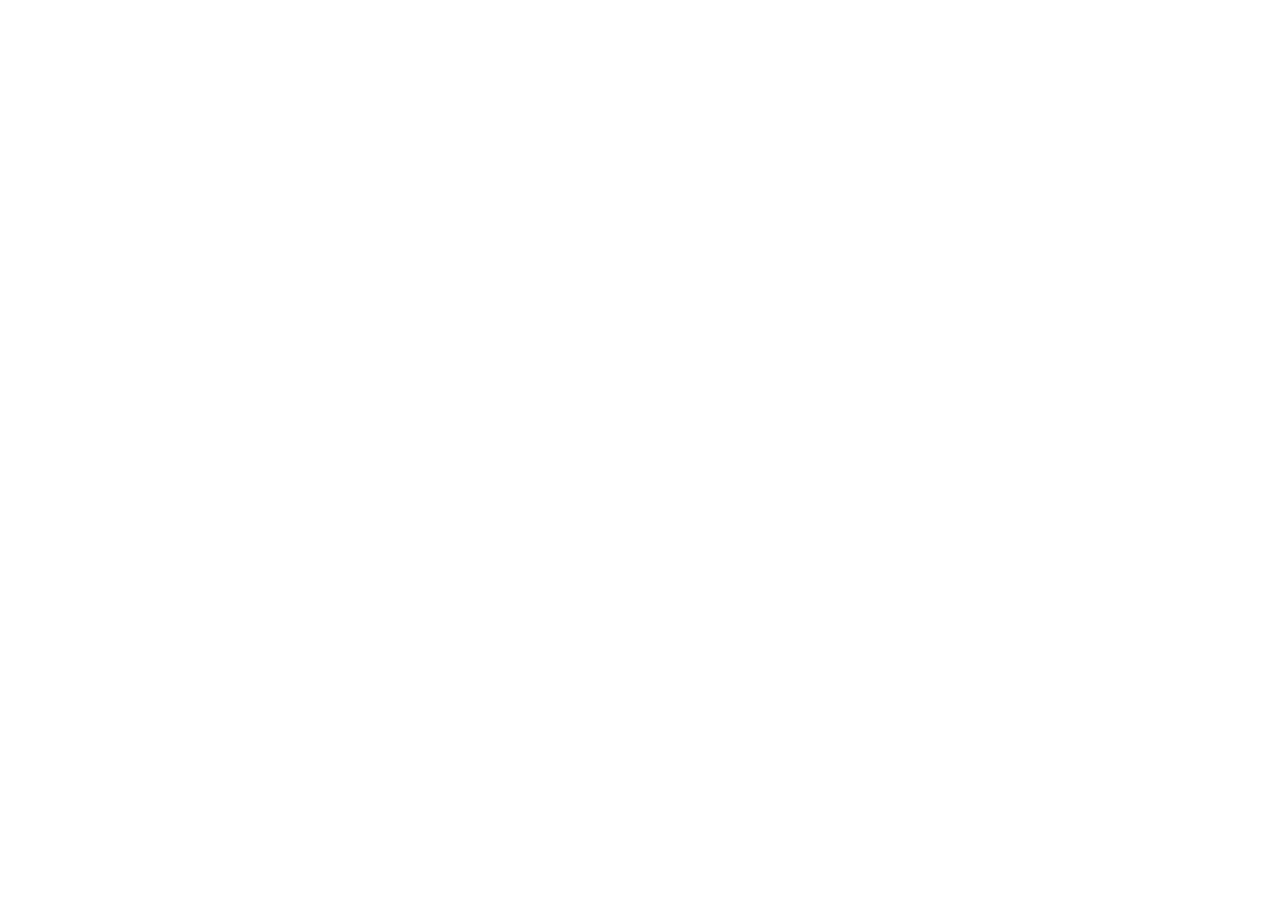
==== frontend/index.html @ 0d8710ea "Add security hardening: file type restrictions, rate limiting, CSP headers" ====
<!DOCTYPE html>
<html lang="en">
<head>
    <meta charset="UTF-8" />
    <meta name="viewport" content="width=device-width, initial-scale=1.0" />
    <meta http-equiv="Content-Security-Policy" content="default-src 'self'; script-src 'self' https://cdnjs.cloudflare.com; style-src 'self' https://cdnjs.cloudflare.com https://cdn.tailwindcss.com; img-src 'self' data:; font-src 'self' https://cdnjs.cloudflare.com; connect-src 'self' https://angza-backend.onrender.com http://localhost:8000;">

    <title>Angza – AI Auditor for Enterprises</title>

    <!-- Favicon -->
    <link rel="icon" href="assets/favicon.ico" type="image/x-icon" />

    <!-- Font Awesome -->
    <link rel="stylesheet" href="https://cdnjs.cloudflare.com/ajax/libs/font-awesome/6.5.0/css/all.min.css" />

    <!-- Main Styles -->
    <link rel="stylesheet" href="css/style.css" />
</head>
<body>
    <!-- ... rest of your HTML remains exactly the same ... -->
---- frontend/css/style.css ----
/* ===== RESET & BASE ===== */
* {
    margin: 0;
    padding: 0;
    box-sizing: border-box;
}

html {
    scroll-behavior: auto;
}

body {
    font-family: -apple-system, BlinkMacSystemFont, 'Segoe UI', Roboto, 'Helvetica Neue', Arial, sans-serif;
    background: #ffffff;
    color: #1a1a2e;
    overflow-x: hidden;
}

/* ===== PAGE TRANSITIONS – Fade + Slide ===== */
.page {
    opacity: 0;
    transform: translateY(30px) scale(0.98);
    transition: opacity 0.8s cubic-bezier(0.23, 1, 0.32, 1),
                transform 0.9s cubic-bezier(0.23, 1, 0.32, 1);
    will-change: opacity, transform;
    margin: 0;
    padding: 0;
    min-height: 100vh;
    display: flex;
    align-items: center;
    justify-content: center;
    width: 100%;
    position: relative;
    z-index: 1;
}

.page > * {
    width: 100%;
}

.page.active {
    opacity: 1;
    transform: translateY(0) scale(1);
    z-index: 2;
    pointer-events: auto;
}

.page:not(.active) {
    opacity: 0.15;
    transform: translateY(20px) scale(0.97);
    pointer-events: none;
    transition: opacity 0.6s cubic-bezier(0.23, 1, 0.32, 1),
                transform 0.7s cubic-bezier(0.23, 1, 0.32, 1);
}

/* ===== HERO SECTION ===== */
.hero-bg {
    background-image: url('../assets/bg.jpg');
    background-size: cover;
    background-position: center;
    background-repeat: no-repeat;
    position: relative;
    width: 100%;
    min-height: 100vh;
    display: flex;
    align-items: center;
}

.hero-overlay {
    position: absolute;
    inset: 0;
    background: rgba(0, 0, 0, 0.55);
    z-index: 0;
}

.hero-content {
    position: relative;
    z-index: 1;
    width: 100%;
    padding: 4rem 1.5rem;
}

.hero-content h1 {
    color: #ffffff;
    font-size: clamp(2.5rem, 6vw, 4.5rem);
    font-weight: 800;
    line-height: 1.1;
    max-width: 900px;
    margin: 0 auto;
}

.hero-content p {
    color: rgba(255, 255, 255, 0.9);
    font-size: clamp(1rem, 1.5vw, 1.25rem);
    max-width: 650px;
    margin: 1.5rem auto 0;
    line-height: 1.6;
}

.gradient-text {
    background: linear-gradient(135deg, #93C5FD 0%, #22D3EE 100%);
    -webkit-background-clip: text;
    -webkit-text-fill-color: transparent;
    background-clip: text;
}

/* Hero Stats */
.hero-stats {
    display: grid;
    grid-template-columns: repeat(2, 1fr);
    gap: 1rem;
    max-width: 900px;
    margin: 3rem auto 0;
}

@media (min-width: 768px) {
    .hero-stats {
        grid-template-columns: repeat(4, 1fr);
        gap: 1.5rem;
    }
}

.stat-card {
    background: rgba(255, 255, 255, 0.15);
    backdrop-filter: blur(8px);
    border-radius: 1rem;
    padding: 1.25rem;
    border: 1px solid rgba(255, 255, 255, 0.2);
    text-align: center;
}

.stat-card .number {
    font-size: 1.75rem;
    font-weight: 700;
    color: #ffffff;
}

.stat-card .label {
    font-size: 0.875rem;
    color: rgba(255, 255, 255, 0.7);
    margin-top: 0.25rem;
}

/* ===== FEATURES SECTION ===== */
.features-section {
    background: #f8fafc;
    padding: 5rem 1.5rem;
}

.features-section .container {
    max-width: 1280px;
    margin: 0 auto;
}

/* ---- Big gradient title (no border, no underline) ---- */
.section-title-hero {
    font-size: clamp(3rem, 5vw, 4.5rem);
    font-weight: 800;
    color: #0f172a;
    margin: 0 auto;
    background: linear-gradient(135deg, #0f172a 0%, #1E1B4B 30%, #2563EB 70%, #06B6D4 100%);
    -webkit-background-clip: text;
    -webkit-text-fill-color: transparent;
    background-clip: text;
    display: inline-block;
    letter-spacing: -0.02em;
    line-height: 1.1;
}

.section-subtitle {
    color: #475569;
    max-width: 550px;
    margin: 0.75rem auto 0;
    font-size: 1.1rem;
}

.features-grid {
    display: grid;
    grid-template-columns: 1fr;
    gap: 1.5rem;
    margin-top: 3rem;
}

@media (min-width: 768px) {
    .features-grid {
        grid-template-columns: repeat(3, 1fr);
    }
}

.feature-card {
    background: #ffffff;
    border-radius: 1rem;
    padding: 2rem;
    border: 1px solid #e2e8f0;
    box-shadow: 0 1px 3px rgba(0, 0, 0, 0.04);
    transition: transform 0.3s ease, box-shadow 0.3s ease;
}

.feature-card:hover {
    transform: translateY(-6px);
    box-shadow: 0 24px 48px -12px rgba(0, 0, 0, 0.15);
}

.feature-icon {
    width: 48px;
    height: 48px;
    border-radius: 0.75rem;
    display: flex;
    align-items: center;
    justify-content: center;
    font-size: 1.5rem;
    margin-bottom: 1rem;
}

.feature-icon.blue { background: #eff6ff; color: #2563EB; }
.feature-icon.indigo { background: #eef2ff; color: #4F46E5; }
.feature-icon.emerald { background: #ecfdf5; color: #059669; }
.feature-icon.purple { background: #f5f3ff; color: #7C3AED; }
.feature-icon.rose { background: #fff1f2; color: #e11d48; }
.feature-icon.amber { background: #fffbeb; color: #d97706; }

.feature-card h3 {
    font-size: 1.125rem;
    font-weight: 600;
    color: #0f172a;
    margin-bottom: 0.5rem;
}

.feature-card p {
    font-size: 0.875rem;
    color: #64748b;
    line-height: 1.6;
}

/* ===== HOW IT WORKS ===== */
.how-section {
    background: #ffffff;
    padding: 5rem 1.5rem;
}

.how-section .container {
    max-width: 1280px;
    margin: 0 auto;
}

.how-section .section-title-hero {
    margin-bottom: 0.5rem;
}

.steps-grid {
    display: grid;
    grid-template-columns: 1fr;
    gap: 2rem;
    margin-top: 3rem;
    position: relative;
}

@media (min-width: 768px) {
    .steps-grid {
        grid-template-columns: repeat(3, 1fr);
        gap: 2rem;
    }
}

.step-item {
    text-align: center;
    position: relative;
    z-index: 1;
}

.step-icon {
    display: inline-flex;
    align-items: center;
    justify-content: center;
    width: 72px;
    height: 72px;
    border-radius: 1.5rem;
    font-size: 2rem;
    color: #ffffff;
    transition: all 0.4s cubic-bezier(0.23, 1, 0.32, 1);
    margin-bottom: 1rem;
}

.step-icon.upload { background: #2563EB; }
.step-icon.analyse { background: #4F46E5; }
.step-icon.report { background: #0891B2; }

.step-icon:hover {
    transform: translateY(-8px) scale(1.08);
}

.step-icon.upload:hover { box-shadow: 0 0 30px rgba(37, 99, 235, 0.5); }
.step-icon.analyse:hover { box-shadow: 0 0 30px rgba(79, 70, 229, 0.5); }
.step-icon.report:hover { box-shadow: 0 0 30px rgba(8, 145, 178, 0.5); }

.step-icon:hover i {
    animation: iconPulse 0.6s ease infinite alternate;
}

@keyframes iconPulse {
    0% { transform: scale(1); }
    100% { transform: scale(1.1); }
}

.step-item h3 {
    font-size: 1.25rem;
    font-weight: 600;
    color: #0f172a;
    margin-top: 0.5rem;
}

.step-item p {
    font-size: 0.875rem;
    color: #64748b;
    max-width: 280px;
    margin: 0.25rem auto 0;
}

.step-connector {
    display: none;
}

@media (min-width: 768px) {
    .step-connector {
        display: block;
        position: absolute;
        top: 36px;
        left: 33%;
        right: 33%;
        height: 2px;
        background: #bfdbfe;
        z-index: 0;
    }
}

/* ===== UPLOAD SECTION ===== */
.upload-area {
    text-align: center;
    margin-top: 3rem;
}

.btn-upload {
    background: linear-gradient(135deg, #2563EB 0%, #06B6D4 100%);
    color: #ffffff;
    padding: 1rem 2.5rem;
    border-radius: 1rem;
    font-size: 1.125rem;
    font-weight: 600;
    border: none;
    cursor: pointer;
    display: inline-flex;
    align-items: center;
    gap: 0.75rem;
    transition: all 0.3s ease;
    box-shadow: 0 8px 30px rgba(37, 99, 235, 0.35);
}

.btn-upload:hover {
    transform: scale(1.04);
    box-shadow: 0 12px 40px rgba(37, 99, 235, 0.5);
}

.btn-upload:disabled {
    opacity: 0.6;
    cursor: not-allowed;
    transform: none;
}

.btn-upload .spinner {
    display: inline-block;
    width: 1.25rem;
    height: 1.25rem;
    border: 3px solid rgba(255, 255, 255, 0.3);
    border-top-color: #ffffff;
    border-radius: 50%;
    animation: spin 0.8s linear infinite;
}

@keyframes spin {
    to { transform: rotate(360deg); }
}

.upload-hint {
    font-size: 0.875rem;
    color: #94a3b8;
    margin-top: 0.75rem;
}

/* ===== RESULTS ===== */
#results {
    display: none;
    margin: 2rem auto 0;
    padding: 1.5rem;
    background: #ffffff;
    border-radius: 1.5rem;
    box-shadow: 0 10px 40px rgba(0, 0, 0, 0.06);
    border: 1px solid #e2e8f0;
    text-align: left;
    max-width: 900px;
}

#results.visible {
    display: block;
}

.result-header {
    display: flex;
    align-items: center;
    justify-content: space-between;
    flex-wrap: wrap;
    gap: 0.75rem;
    margin-bottom: 1.5rem;
}

.result-header h3 {
    font-size: 1.25rem;
    font-weight: 700;
    color: #0f172a;
}

.risk-score {
    display: inline-block;
    padding: 0.25rem 1rem;
    border-radius: 9999px;
    font-weight: 700;
    font-size: 1.125rem;
}

.risk-low { background: #d1fae5; color: #065f46; }
.risk-medium { background: #fef3c7; color: #92400e; }
.risk-high { background: #fee2e2; color: #991b1b; }

.result-section {
    margin-top: 1.25rem;
}

.result-section h4 {
    font-weight: 600;
    color: #334155;
    font-size: 0.95rem;
    margin-bottom: 0.5rem;
}

.result-section .key-terms {
    display: grid;
    grid-template-columns: 1fr 1fr;
    gap: 0.25rem 1rem;
    font-size: 0.875rem;
}

.key-terms dt {
    font-weight: 500;
    color: #64748b;
}

.key-terms dd {
    color: #0f172a;
}

.finding-item {
    border-left: 4px solid #3B82F6;
    padding: 0.5rem 0 0.5rem 1rem;
    margin-top: 0.5rem;
}

.finding-item .finding-clause {
    font-weight: 500;
    color: #0f172a;
}

.finding-item .finding-issue {
    font-size: 0.875rem;
    color: #475569;
}

.finding-item .finding-recommendation {
    font-size: 0.875rem;
    color: #475569;
    margin-top: 0.25rem;
}

.finding-item .finding-recommendation strong {
    color: #0f172a;
}

.finding-item .severity {
    font-size: 0.75rem;
    font-weight: 600;
    text-transform: uppercase;
    letter-spacing: 0.05em;
    margin-top: 0.25rem;
}

.severity-high { color: #dc2626; }
.severity-medium { color: #d97706; }
.severity-low { color: #059669; }

.red-flag {
    color: #dc2626;
    display: flex;
    align-items: center;
    gap: 0.5rem;
    padding: 0.25rem 0;
}

.red-flag i { font-size: 0.875rem; }

.result-footer {
    font-size: 0.75rem;
    color: #94a3b8;
    border-top: 1px solid #e2e8f0;
    padding-top: 0.75rem;
    margin-top: 1.25rem;
}

/* ===== DOWNLOAD BUTTONS ===== */
#downloadSection {
    display: none;
    margin-top: 1.5rem;
    padding: 1rem 1.5rem;
    background: #f8fafc;
    border-radius: 1rem;
    border: 1px solid #e2e8f0;
}

#downloadSection.visible {
    display: block;
}

#downloadSection h4 {
    font-size: 0.95rem;
    font-weight: 600;
    color: #0f172a;
    margin-bottom: 0.75rem;
}

.download-buttons {
    display: flex;
    flex-wrap: wrap;
    gap: 0.75rem;
    margin-top: 0.5rem;
}

.btn-download {
    display: inline-flex;
    align-items: center;
    gap: 0.5rem;
    padding: 0.5rem 1.25rem;
    border-radius: 0.5rem;
    font-size: 0.85rem;
    font-weight: 600;
    text-decoration: none;
    transition: all 0.3s ease;
    border: none;
    cursor: pointer;
}

.btn-download:hover {
    transform: translateY(-2px);
}

.btn-download.pdf {
    background: #dc2626;
    color: #fff;
}
.btn-download.pdf:hover {
    box-shadow: 0 4px 15px rgba(220, 38, 38, 0.4);
}
.btn-download.excel {
    background: #16a34a;
    color: #fff;
}
.btn-download.excel:hover {
    box-shadow: 0 4px 15px rgba(22, 163, 74, 0.4);
}
.btn-download.json {
    background: #f59e0b;
    color: #fff;
}
.btn-download.json:hover {
    box-shadow: 0 4px 15px rgba(245, 158, 11, 0.4);
}

#downloadSection p {
    font-size: 0.8rem;
    color: #64748b;
    margin-top: 0.5rem;
}

/* ===== GLASS NAVIGATION – ALWAYS VISIBLE ===== */
.glass-nav {
    position: fixed;
    top: 0;
    left: 0;
    right: 0;
    z-index: 9999;
    background: rgba(255, 255, 255, 0.85);
    backdrop-filter: blur(16px);
    -webkit-backdrop-filter: blur(16px);
    border-bottom: 1px solid rgba(0, 0, 0, 0.06);
    height: 72px;
    display: flex;
    align-items: center;
    pointer-events: auto;
}

.glass-nav .nav-inner {
    max-width: 1280px;
    width: 100%;
    margin: 0 auto;
    padding: 0 1.5rem;
    display: flex;
    align-items: center;
    justify-content: space-between;
}

.glass-nav .brand {
    display: flex;
    align-items: center;
    gap: 0.75rem;
}

.glass-nav .brand img {
    height: 34px;
    width: auto;
    display: block;
}

/* ===== BRAND NAME – GRADIENT STYLE ===== */
.brand-name {
    font-size: 1.5rem;
    font-weight: 800;
    background: linear-gradient(135deg, #0f172a 0%, #1E1B4B 30%, #2563EB 70%, #06B6D4 100%);
    -webkit-background-clip: text;
    -webkit-text-fill-color: transparent;
    background-clip: text;
    letter-spacing: -0.02em;
}

.nav-links {
    display: none;
    gap: 2rem;
}

@media (min-width: 768px) {
    .nav-links {
        display: flex;
    }
}

.nav-link {
    position: relative;
    display: inline-block;
    color: #475569;
    font-weight: 500;
    font-size: 0.875rem;
    text-decoration: none;
    padding: 0.25rem 0;
    cursor: pointer;
    background: none;
    border: none;
    transition: color 0.4s ease, transform 0.3s ease;
    overflow: hidden;
}

.nav-link::before {
    content: '';
    position: absolute;
    top: 0;
    left: -100%;
    width: 100%;
    height: 100%;
    background: linear-gradient(
        90deg,
        transparent 0%,
        rgba(37, 99, 235, 0.12) 30%,
        rgba(37, 99, 235, 0.3) 50%,
        rgba(37, 99, 235, 0.12) 70%,
        transparent 100%
    );
    transition: left 1.5s cubic-bezier(0.4, 0, 0.2, 1);
    pointer-events: none;
    z-index: 1;
}

.nav-link:hover::before {
    left: 100%;
}

.nav-link:hover {
    color: #2563EB;
}

.nav-link.active {
    color: #1D4ED8 !important;
    transform: scale(1.05);
}

.nav-link.active::after {
    content: '';
    position: absolute;
    bottom: -2px;
    left: 0;
    width: 100%;
    height: 2.5px;
    background: linear-gradient(90deg, #2563EB, #06B6D4);
    box-shadow: 0 0 12px rgba(37, 99, 235, 0.4);
    border-radius: 2px;
    animation: glowPulse 2s infinite alternate;
}

@keyframes glowPulse {
    0% { opacity: 0.5; box-shadow: 0 0 8px rgba(37, 99, 235, 0.3); }
    100% { opacity: 1; box-shadow: 0 0 18px rgba(37, 99, 235, 0.6); }
}

/* ===== LOADING ===== */
#loading {
    display: none;
    margin-top: 1rem;
}

#loading .spinner {
    display: inline-block;
    width: 2rem;
    height: 2rem;
    border: 3px solid #e2e8f0;
    border-top-color: #2563EB;
    border-radius: 50%;
    animation: spin 0.8s linear infinite;
}

#loading p {
    font-size: 0.875rem;
    color: #64748b;
    margin-top: 0.5rem;
}

/* ===== RESPONSIVE ===== */
@media (max-width: 640px) {
    .glass-nav .brand img {
        height: 28px;
    }

    .brand-name {
        font-size: 1.2rem;
    }

    .glass-nav {
        height: 64px;
    }

    .stat-card .number {
        font-size: 1.25rem;
    }

    .step-icon {
        width: 60px;
        height: 60px;
        font-size: 1.5rem;
    }

    #results {
        padding: 1rem;
    }

    .result-header {
        flex-direction: column;
        align-items: flex-start;
    }

    .result-section .key-terms {
        grid-template-columns: 1fr;
    }

    .section-title-hero {
        font-size: clamp(2.2rem, 8vw, 3rem);
    }

    .download-buttons {
        justify-content: center;
    }
}

/* ===== UTILITY ===== */
.text-center { text-align: center; }
.mt-1 { margin-top: 0.5rem; }
.mt-2 { margin-top: 1rem; }
.mt-3 { margin-top: 1.5rem; }
.mb-1 { margin-bottom: 0.5rem; }
.mb-2 { margin-bottom: 1rem; }
.mb-3 { margin-bottom: 1.5rem; }
.hidden { display: none; }

/* ===== MOBILE & RESPONSIVE IMPROVEMENTS ===== */

/* ---- Touch-friendly buttons (min 44px height) ---- */
.btn-upload,
.btn-submit,
.btn-download,
.btn-primary-hero,
.btn-outline-hero,
.nav-link {
    min-height: 44px;
    min-width: 44px;
}

.btn-upload {
    padding: 0.75rem 1.5rem; /* already large, keep as is */
}

.btn-download {
    padding: 0.75rem 1.25rem;
    font-size: 0.95rem;
}

/* ---- Mobile-friendly reports ---- */
@media (max-width: 640px) {
    #results {
        padding: 1rem;
        margin: 1rem 0.5rem;
        border-radius: 0.75rem;
    }
    .result-header {
        flex-direction: column;
        align-items: flex-start;
        gap: 0.5rem;
    }
    .result-header h3 {
        font-size: 1.1rem;
    }
    .risk-score {
        font-size: 1rem;
        padding: 0.2rem 0.75rem;
    }
    .result-section .key-terms {
        grid-template-columns: 1fr;
        gap: 0.25rem;
    }
    .finding-item {
        padding: 0.4rem 0 0.4rem 0.75rem;
        margin-top: 0.4rem;
    }
    .finding-item .finding-clause {
        font-size: 0.9rem;
    }
    .finding-item .finding-issue,
    .finding-item .finding-recommendation {
        font-size: 0.8rem;
    }
    .red-flag {
        font-size: 0.85rem;
    }
    .result-footer {
        font-size: 0.7rem;
    }

    /* ---- Upload area ---- */
    .upload-area {
        margin-top: 2rem;
    }
    .btn-upload {
        width: 100%;
        justify-content: center;
        padding: 0.9rem 1rem;
        font-size: 1rem;
    }
    .upload-hint {
        font-size: 0.8rem;
    }

    /* ---- Download buttons ---- */
    .download-buttons {
        flex-direction: column;
        gap: 0.5rem;
    }
    .btn-download {
        width: 100%;
        justify-content: center;
        padding: 0.75rem;
    }

    /* ---- Navigation ---- */
    .glass-nav .brand img {
        height: 28px;
    }
    .brand-name {
        font-size: 1.1rem;
    }
    .nav-links {
        gap: 0.75rem;
        font-size: 0.8rem;
    }
    .nav-link {
        font-size: 0.8rem;
        padding: 0.2rem 0;
    }

    /* ---- Hero section ---- */
    .hero-content {
        padding: 3rem 1rem;
    }
    .hero-content h1 {
        font-size: 2.2rem;
    }
    .hero-content p {
        font-size: 0.95rem;
    }
    .hero-stats {
        grid-template-columns: repeat(2, 1fr);
        gap: 0.75rem;
    }
    .stat-card {
        padding: 0.75rem;
    }
    .stat-card .number {
        font-size: 1.3rem;
    }
    .stat-card .label {
        font-size: 0.7rem;
    }

    /* ---- Features ---- */
    .features-grid {
        grid-template-columns: 1fr;
        gap: 1rem;
    }
    .feature-card {
        padding: 1.25rem;
    }
    .section-title-hero {
        font-size: 2.2rem !important;
    }
    .section-subtitle {
        font-size: 0.95rem;
    }

    /* ---- How it works ---- */
    .steps-grid {
        grid-template-columns: 1fr;
        gap: 1.5rem;
    }
    .step-icon {
        width: 56px;
        height: 56px;
        font-size: 1.5rem;
    }
    .step-item h3 {
        font-size: 1.1rem;
    }
    .step-item p {
        font-size: 0.85rem;
    }

    /* ---- Contact ---- */
    .contact-section {
        padding: 3rem 1rem;
        min-height: auto;
        padding-top: 6rem;
    }
    .contact-section .section-title-hero {
        font-size: 2rem !important;
    }
    .contact-form input,
    .contact-form textarea {
        padding: 0.6rem 0.8rem;
        font-size: 0.95rem;
    }
    .btn-submit {
        width: 100%;
        justify-content: center;
        padding: 0.8rem;
    }
}

/* ===== MOBILE & RESPONSIVE IMPROVEMENTS ===== */

/* ---- Touch-friendly buttons (min 44px height) ---- */
.btn-upload,
.btn-submit,
.btn-download,
.btn-primary-hero,
.btn-outline-hero,
.nav-link {
    min-height: 44px;
    min-width: 44px;
}

.btn-upload {
    padding: 0.75rem 1.5rem;
}

.btn-download {
    padding: 0.75rem 1.25rem;
    font-size: 0.95rem;
}

/* ---- Mobile-friendly reports ---- */
@media (max-width: 640px) {
    #results {
        padding: 1rem;
        margin: 1rem 0.5rem;
        border-radius: 0.75rem;
    }
    .result-header {
        flex-direction: column;
        align-items: flex-start;
        gap: 0.5rem;
    }
    .result-header h3 {
        font-size: 1.1rem;
    }
    .risk-score {
        font-size: 1rem;
        padding: 0.2rem 0.75rem;
    }
    .result-section .key-terms {
        grid-template-columns: 1fr;
        gap: 0.25rem;
    }
    .finding-item {
        padding: 0.4rem 0 0.4rem 0.75rem;
        margin-top: 0.4rem;
    }
    .finding-item .finding-clause {
        font-size: 0.9rem;
    }
    .finding-item .finding-issue,
    .finding-item .finding-recommendation {
        font-size: 0.8rem;
    }
    .red-flag {
        font-size: 0.85rem;
    }
    .result-footer {
        font-size: 0.7rem;
    }

    /* ---- Upload area ---- */
    .upload-area {
        margin-top: 2rem;
    }
    .btn-upload {
        width: 100%;
        justify-content: center;
        padding: 0.9rem 1rem;
        font-size: 1rem;
    }
    .upload-hint {
        font-size: 0.8rem;
    }

    /* ---- Download buttons ---- */
    .download-buttons {
        flex-direction: column;
        gap: 0.5rem;
    }
    .btn-download {
        width: 100%;
        justify-content: center;
        padding: 0.75rem;
    }

    /* ---- Navigation ---- */
    .glass-nav .brand img {
        height: 28px;
    }
    .brand-name {
        font-size: 1.1rem;
    }
    .nav-links {
        gap: 0.75rem;
        font-size: 0.8rem;
    }
    .nav-link {
        font-size: 0.8rem;
        padding: 0.2rem 0;
    }

    /* ---- Hero section ---- */
    .hero-content {
        padding: 3rem 1rem;
    }
    .hero-content h1 {
        font-size: 2.2rem;
    }
    .hero-content p {
        font-size: 0.95rem;
    }
    .hero-stats {
        grid-template-columns: repeat(2, 1fr);
        gap: 0.75rem;
    }
    .stat-card {
        padding: 0.75rem;
    }
    .stat-card .number {
        font-size: 1.3rem;
    }
    .stat-card .label {
        font-size: 0.7rem;
    }

    /* ---- Features ---- */
    .features-grid {
        grid-template-columns: 1fr;
        gap: 1rem;
    }
    .feature-card {
        padding: 1.25rem;
    }
    .section-title-hero {
        font-size: 2.2rem !important;
    }
    .section-subtitle {
        font-size: 0.95rem;
    }

    /* ---- How it works ---- */
    .steps-grid {
        grid-template-columns: 1fr;
        gap: 1.5rem;
    }
    .step-icon {
        width: 56px;
        height: 56px;
        font-size: 1.5rem;
    }
    .step-item h3 {
        font-size: 1.1rem;
    }
    .step-item p {
        font-size: 0.85rem;
    }

    /* ---- Contact ---- */
    .contact-section {
        padding: 3rem 1rem;
        min-height: auto;
        padding-top: 6rem;
    }
    .contact-section .section-title-hero {
        font-size: 2rem !important;
    }
    .contact-form input,
    .contact-form textarea {
        padding: 0.6rem 0.8rem;
        font-size: 0.95rem;
    }
    .btn-submit {
        width: 100%;
        justify-content: center;
        padding: 0.8rem;
    }
}

/* ===== FOOTER – Thin & Neat ===== */
.site-footer {
    background: #0f172a;
    color: rgba(255, 255, 255, 0.6);
    padding: 0.75rem 1.5rem;
    text-align: center;
    border-top: 1px solid rgba(255, 255, 255, 0.05);
    font-size: 0.85rem;
    display: flex;
    flex-direction: column;
    align-items: center;
    justify-content: center;
    gap: 0.25rem;
    min-height: 60px;
}
.site-footer .footer-links {
    display: flex;
    justify-content: center;
    gap: 1.5rem;
    flex-wrap: wrap;
}
.site-footer .footer-links a {
    color: rgba(255, 255, 255, 0.6);
    text-decoration: none;
    font-size: 0.8rem;
    transition: color 0.3s;
    display: inline-flex;
    align-items: center;
    gap: 0.3rem;
}
.site-footer .footer-links a:hover {
    color: #93C5FD;
}
.site-footer .footer-copy {
    font-size: 0.75rem;
    color: rgba(255, 255, 255, 0.4);
}
.site-footer .footer-copy i {
    color: #2563EB;
    margin: 0 0.2rem;
}

/* ===== FOOTER – Matches App Theme ===== */
.site-footer {
    background: linear-gradient(135deg, #0f172a 0%, #1E1B4B 50%, #2563EB 100%);
    color: rgba(255, 255, 255, 0.75);
    padding: 0.75rem 1.5rem;
    text-align: center;
    border-top: 1px solid rgba(255, 255, 255, 0.08);
    font-size: 0.85rem;
    display: flex;
    flex-direction: column;
    align-items: center;
    justify-content: center;
    gap: 0.25rem;
    min-height: 60px;
    backdrop-filter: blur(4px);
}

.site-footer .footer-links {
    display: flex;
    justify-content: center;
    gap: 1.5rem;
    flex-wrap: wrap;
}
.site-footer .footer-links a {
    color: rgba(255, 255, 255, 0.7);
    text-decoration: none;
    font-size: 0.8rem;
    transition: all 0.3s ease;
    display: inline-flex;
    align-items: center;
    gap: 0.3rem;
    position: relative;
}
.site-footer .footer-links a::after {
    content: '';
    position: absolute;
    bottom: -2px;
    left: 0;
    width: 0;
    height: 2px;
    background: linear-gradient(90deg, #93C5FD, #22D3EE);
    transition: width 0.3s ease;
}
.site-footer .footer-links a:hover {
    color: #ffffff;
}
.site-footer .footer-links a:hover::after {
    width: 100%;
}
.site-footer .footer-links a i {
    color: #93C5FD;
}
.site-footer .footer-copy {
    font-size: 0.75rem;
    color: rgba(255, 255, 255, 0.5);
}
.site-footer .footer-copy .highlight {
    color: #93C5FD;
    font-weight: 500;
}

/* ===== TESTIMONIALS ===== */
.testimonials {
    margin-top: 3rem;
    padding: 2rem 1.5rem;
    background: rgba(255, 255, 255, 0.05);
    backdrop-filter: blur(8px);
    border-radius: 1.5rem;
    border: 1px solid rgba(255, 255, 255, 0.08);
}
.testimonials-grid {
    display: grid;
    grid-template-columns: 1fr;
    gap: 1.5rem;
    max-width: 1100px;
    margin: 0 auto;
}
@media (min-width: 768px) {
    .testimonials-grid {
        grid-template-columns: repeat(2, 1fr);
    }
}
.testimonial-card {
    background: rgba(255, 255, 255, 0.06);
    border-radius: 1rem;
    padding: 1.25rem 1.5rem;
    border-left: 4px solid transparent;
    border-image: linear-gradient(135deg, #2563EB, #06B6D4);
    border-image-slice: 1;
    transition: transform 0.3s ease, box-shadow 0.3s ease;
}
.testimonial-card:hover {
    transform: translateY(-4px);
    box-shadow: 0 12px 40px rgba(0,0,0,0.2);
}
.testimonial-card .quote {
    font-style: italic;
    font-size: 0.95rem;
    line-height: 1.6;
    color: rgba(255,255,255,0.85);
    margin-bottom: 0.5rem;
}
.testimonial-card .quote i {
    color: #93C5FD;
    margin-right: 0.3rem;
}
.testimonial-card .author {
    font-weight: 600;
    color: #ffffff;
    margin-top: 0.25rem;
}
.testimonial-card .role {
    font-size: 0.8rem;
    color: rgba(255,255,255,0.6);
}

/* ===== DRAG & DROP UPLOAD ===== */
.drop-zone {
    border: 2px dashed rgba(255,255,255,0.3);
    border-radius: 1rem;
    padding: 2rem 1.5rem;
    text-align: center;
    transition: border-color 0.3s, background 0.3s;
    cursor: pointer;
    background: rgba(255,255,255,0.03);
    margin-bottom: 1rem;
}
.drop-zone:hover,
.drop-zone.dragover {
    border-color: #2563EB;
    background: rgba(37, 99, 235, 0.08);
}
.drop-zone i {
    font-size: 3rem;
    color: #93C5FD;
    display: block;
    margin-bottom: 0.5rem;
}
.drop-zone p {
    color: rgba(255,255,255,0.7);
    font-size: 0.95rem;
}
.drop-zone .drop-hint {
    font-size: 0.8rem;
    color: rgba(255,255,255,0.4);
    margin-top: 0.25rem;
}

/* ===== UPLOAD PREVIEW ===== */
.upload-preview {
    display: none;
    margin-top: 0.5rem;
    padding: 0.6rem 1rem;
    background: rgba(37, 99, 235, 0.15);
    backdrop-filter: blur(4px);
    border-radius: 0.5rem;
    color: #ffffff;
    font-size: 0.9rem;
    align-items: center;
    gap: 0.75rem;
    flex-wrap: wrap;
    border: 1px solid rgba(255,255,255,0.08);
}
.upload-preview.visible {
    display: flex;
}
.upload-preview .file-icon {
    font-size: 1.2rem;
    color: #93C5FD;
}
.upload-preview .file-name {
    font-weight: 500;
    word-break: break-all;
}
.upload-preview .file-size {
    color: rgba(255,255,255,0.5);
    font-size: 0.8rem;
}
.upload-preview .file-remove {
    margin-left: auto;
    background: none;
    border: none;
    color: rgba(255,255,255,0.4);
    cursor: pointer;
    transition: color 0.3s;
}
.upload-preview .file-remove:hover {
    color: #ef4444;
}

/* ===== EMAIL CAPTURE ===== */
.email-capture {
    margin-top: 2rem;
    max-width: 550px;
    margin-left: auto;
    margin-right: auto;
}
.email-capture p {
    color: rgba(255,255,255,0.8);
    font-size: 0.95rem;
    margin-bottom: 0.75rem;
}
.email-capture .capture-form {
    display: flex;
    gap: 0.5rem;
    flex-wrap: wrap;
    justify-content: center;
}
.email-capture .capture-form input {
    flex: 1;
    min-width: 200px;
    padding: 0.75rem 1rem;
    border-radius: 0.5rem;
    border: 1px solid rgba(255,255,255,0.2);
    background: rgba(255,255,255,0.08);
    backdrop-filter: blur(4px);
    color: #ffffff;
    font-size: 1rem;
}
.email-capture .capture-form input::placeholder {
    color: rgba(255,255,255,0.5);
}
.email-capture .capture-form input:focus {
    outline: none;
    border-color: #2563EB;
}
.email-capture .capture-form .btn-capture {
    padding: 0.75rem 1.5rem;
    background: linear-gradient(135deg, #2563EB, #06B6D4);
    color: #fff;
    border: none;
    border-radius: 0.5rem;
    font-weight: 600;
    cursor: pointer;
    transition: transform 0.2s, box-shadow 0.2s;
    white-space: nowrap;
}
.email-capture .capture-form .btn-capture:hover {
    transform: scale(1.04);
    box-shadow: 0 4px 20px rgba(37, 99, 235, 0.4);
}
.email-capture .capture-success {
    display: none;
    color: #93C5FD;
    font-size: 0.9rem;
    margin-top: 0.5rem;
}
.email-capture .capture-success.visible {
    display: block;
}

/* ===== CONTACT SECTION – With Background Image ===== */
.contact-section {
    background-image: url('../assets/bg4.jpeg');
    background-size: cover;
    background-position: center;
    background-repeat: no-repeat;
    position: relative;
    width: 100%;
    min-height: 100vh;
    display: flex;
    align-items: center;
    padding: 5rem 1.5rem;
}
.contact-section .contact-overlay {
    position: absolute;
    inset: 0;
    background: rgba(0, 0, 0, 0.45);
    z-index: 0;
}
.contact-section .container {
    position: relative;
    z-index: 1;
    max-width: 700px;
    margin: 0 auto;
    width: 100%;
}
.contact-section .section-title-hero {
    color: #ffffff;
    background: linear-gradient(135deg, #ffffff 0%, #93C5FD 50%, #22D3EE 100%);
    -webkit-background-clip: text;
    -webkit-text-fill-color: transparent;
    background-clip: text;
    margin-bottom: 0.5rem;
}
.contact-section .section-subtitle {
    color: rgba(255, 255, 255, 0.85);
    margin-bottom: 2.5rem;
}
.contact-form label {
    display: block;
    font-weight: 600;
    color: #ffffff;
    margin-bottom: 0.25rem;
    font-size: 0.95rem;
}
.contact-form input,
.contact-form textarea {
    width: 100%;
    padding: 0.75rem 1rem;
    border: 1px solid rgba(255, 255, 255, 0.25);
    border-radius: 0.5rem;
    margin-bottom: 1.25rem;
    font-size: 1rem;
    transition: border-color 0.3s, box-shadow 0.3s;
    font-family: inherit;
    background: rgba(255, 255, 255, 0.12);
    backdrop-filter: blur(8px);
    color: #ffffff;
}
.contact-form input::placeholder,
.contact-form textarea::placeholder {
    color: rgba(255, 255, 255, 0.6);
}
.contact-form input:focus,
.contact-form textarea:focus {
    outline: none;
    border-color: #2563EB;
    box-shadow: 0 0 0 3px rgba(37, 99, 235, 0.25);
    background: rgba(255, 255, 255, 0.2);
}
.contact-form textarea {
    min-height: 150px;
    resize: vertical;
}
.btn-submit {
    background: linear-gradient(135deg, #2563EB 0%, #06B6D4 100%);
    color: #ffffff;
    padding: 0.85rem 2.5rem;
    border: none;
    border-radius: 0.75rem;
    font-size: 1.1rem;
    font-weight: 600;
    cursor: pointer;
    transition: all 0.3s ease;
    box-shadow: 0 8px 30px rgba(37, 99, 235, 0.35);
    display: inline-flex;
    align-items: center;
    gap: 0.5rem;
}
.btn-submit:hover {
    transform: scale(1.04);
    box-shadow: 0 12px 40px rgba(37, 99, 235, 0.5);
}
.btn-submit:disabled {
    opacity: 0.6;
    cursor: not-allowed;
    transform: none;
}
.form-success {
    display: none;
    padding: 1.25rem;
    background: rgba(17, 130, 64, 0.85);
    backdrop-filter: blur(8px);
    color: #ffffff;
    border-radius: 0.75rem;
    margin-top: 1.5rem;
    border: 1px solid rgba(167, 243, 208, 0.3);
}
.form-success.show {
    display: block;
}
.form-error {
    display: none;
    padding: 1.25rem;
    background: rgba(185, 28, 28, 0.85);
    backdrop-filter: blur(8px);
    color: #ffffff;
    border-radius: 0.75rem;
    margin-top: 1.5rem;
    border: 1px solid rgba(254, 202, 202, 0.3);
}
.form-error.show {
    display: block;
}
.spinner-small {
    display: inline-block;
    width: 1.2rem;
    height: 1.2rem;
    border: 2px solid rgba(255,255,255,0.3);
    border-top-color: #fff;
    border-radius: 50%;
    animation: spin 0.8s linear infinite;
}

/* ===== MODALS (Privacy, Terms) ===== */
.modal-overlay {
    display: none;
    position: fixed;
    inset: 0;
    background: rgba(0,0,0,0.6);
    backdrop-filter: blur(4px);
    z-index: 10000;
    align-items: center;
    justify-content: center;
    padding: 1.5rem;
}
.modal-overlay.active {
    display: flex;
}
.modal-box {
    background: #ffffff;
    max-width: 700px;
    width: 100%;
    max-height: 90vh;
    overflow-y: auto;
    border-radius: 1rem;
    padding: 2rem;
    position: relative;
    box-shadow: 0 25px 60px rgba(0,0,0,0.4);
}
.modal-box .modal-close {
    position: absolute;
    top: 1rem;
    right: 1.2rem;
    background: none;
    border: none;
    font-size: 1.5rem;
    cursor: pointer;
    color: #64748b;
    transition: color 0.3s;
}
.modal-box .modal-close:hover {
    color: #0f172a;
}
.modal-box h2 {
    font-size: 1.8rem;
    font-weight: 700;
    color: #0f172a;
    margin-bottom: 1rem;
    background: linear-gradient(135deg, #0f172a 0%, #1E1B4B 30%, #2563EB 70%, #06B6D4 100%);
    -webkit-background-clip: text;
    -webkit-text-fill-color: transparent;
    background-clip: text;
}
.modal-box h3 {
    font-size: 1.1rem;
    font-weight: 600;
    color: #1E1B4B;
    margin: 1.2rem 0 0.4rem;
}
.modal-box p {
    font-size: 0.95rem;
    line-height: 1.6;
    color: #334155;
    margin-bottom: 0.5rem;
}
.modal-box ul {
    padding-left: 1.5rem;
    color: #334155;
    font-size: 0.95rem;
    line-height: 1.6;
}
.modal-box ul li {
    margin-bottom: 0.3rem;
}

/* ===== COOKIE BANNER ===== */
.cookie-banner {
    position: fixed;
    bottom: 0;
    left: 0;
    right: 0;
    background: rgba(15, 23, 42, 0.95);
    backdrop-filter: blur(10px);
    padding: 0.75rem 1.5rem;
    z-index: 9999;
    display: none;
    align-items: center;
    justify-content: space-between;
    flex-wrap: wrap;
    gap: 0.5rem;
    border-top: 1px solid rgba(255,255,255,0.08);
}
.cookie-banner.visible {
    display: flex;
}
.cookie-banner p {
    color: rgba(255,255,255,0.85);
    font-size: 0.85rem;
    margin: 0;
    flex: 1;
    min-width: 180px;
}
.cookie-banner p i {
    color: #93C5FD;
    margin-right: 0.4rem;
}
.cookie-banner .btn-cookie {
    background: linear-gradient(135deg, #2563EB 0%, #06B6D4 100%);
    color: #fff;
    border: none;
    padding: 0.4rem 1.2rem;
    border-radius: 0.5rem;
    font-weight: 600;
    font-size: 0.85rem;
    cursor: pointer;
    transition: transform 0.2s, box-shadow 0.2s;
    white-space: nowrap;
}
.cookie-banner .btn-cookie:hover {
    transform: scale(1.04);
    box-shadow: 0 4px 15px rgba(37, 99, 235, 0.4);
}

@media (max-width: 640px) {
    .contact-section { padding: 4rem 1rem; min-height: 90vh; }
    .contact-section .section-title-hero { font-size: clamp(2.2rem, 8vw, 3rem); }
    .modal-box { padding: 1.5rem; }
    .modal-box h2 { font-size: 1.5rem; }
    .cookie-banner { flex-direction: column; text-align: center; }
    .cookie-banner .btn-cookie { width: 100%; }
}

/* ===== MOBILE MENU ===== */
.menu-toggle {
    display: none;
    background: none;
    border: none;
    color: #0f172a;
    font-size: 1.5rem;
    cursor: pointer;
    padding: 0.5rem;
    transition: color 0.3s;
    min-width: 44px;
    min-height: 44px;
}
.menu-toggle:hover {
    color: #2563EB;
}

/* Desktop nav-links remain as flex */
.nav-links {
    display: flex;
    gap: 2rem;
    align-items: center;
}

/* Mobile menu wrapper */
.nav-menu {
    display: flex;
    gap: 2rem;
    align-items: center;
}

@media (max-width: 768px) {
    .menu-toggle {
        display: block;
        z-index: 1001;
    }

    .nav-menu {
        position: fixed;
        top: 72px;
        left: 0;
        right: 0;
        background: rgba(255, 255, 255, 0.95);
        backdrop-filter: blur(16px);
        -webkit-backdrop-filter: blur(16px);
        flex-direction: column;
        padding: 1.5rem 1.5rem 2rem;
        gap: 1.25rem;
        align-items: center;
        border-bottom: 1px solid rgba(0, 0, 0, 0.06);
        box-shadow: 0 12px 40px rgba(0,0,0,0.08);
        transform: translateY(-120%);
        transition: transform 0.4s cubic-bezier(0.23, 1, 0.32, 1);
        z-index: 1000;
        pointer-events: none;
        opacity: 0;
    }
    .nav-menu.active {
        transform: translateY(0);
        pointer-events: auto;
        opacity: 1;
    }

    .nav-menu .nav-link {
        font-size: 1.1rem;
        padding: 0.5rem 0;
        width: 100%;
        text-align: center;
        color: #0f172a;
    }
    .nav-menu .nav-link.active {
        color: #2563EB !important;
    }
    .nav-menu .nav-link.active::after {
        display: none;
    }

    /* Adjust header height for mobile if needed */
    .glass-nav {
        height: 64px;
    }
    .glass-nav .brand img {
        height: 28px;
    }
    .brand-name {
        font-size: 1.2rem;
    }
}

@media (min-width: 769px) {
    .menu-toggle {
        display: none !important;
    }
    .nav-menu {
        display: flex !important;
        transform: none !important;
        opacity: 1 !important;
        pointer-events: auto !important;
        position: static !important;
        background: none !important;
        backdrop-filter: none !important;
        box-shadow: none !important;
        padding: 0 !important;
        border: none !important;
        flex-direction: row !important;
        gap: 2rem !important;
    }
}
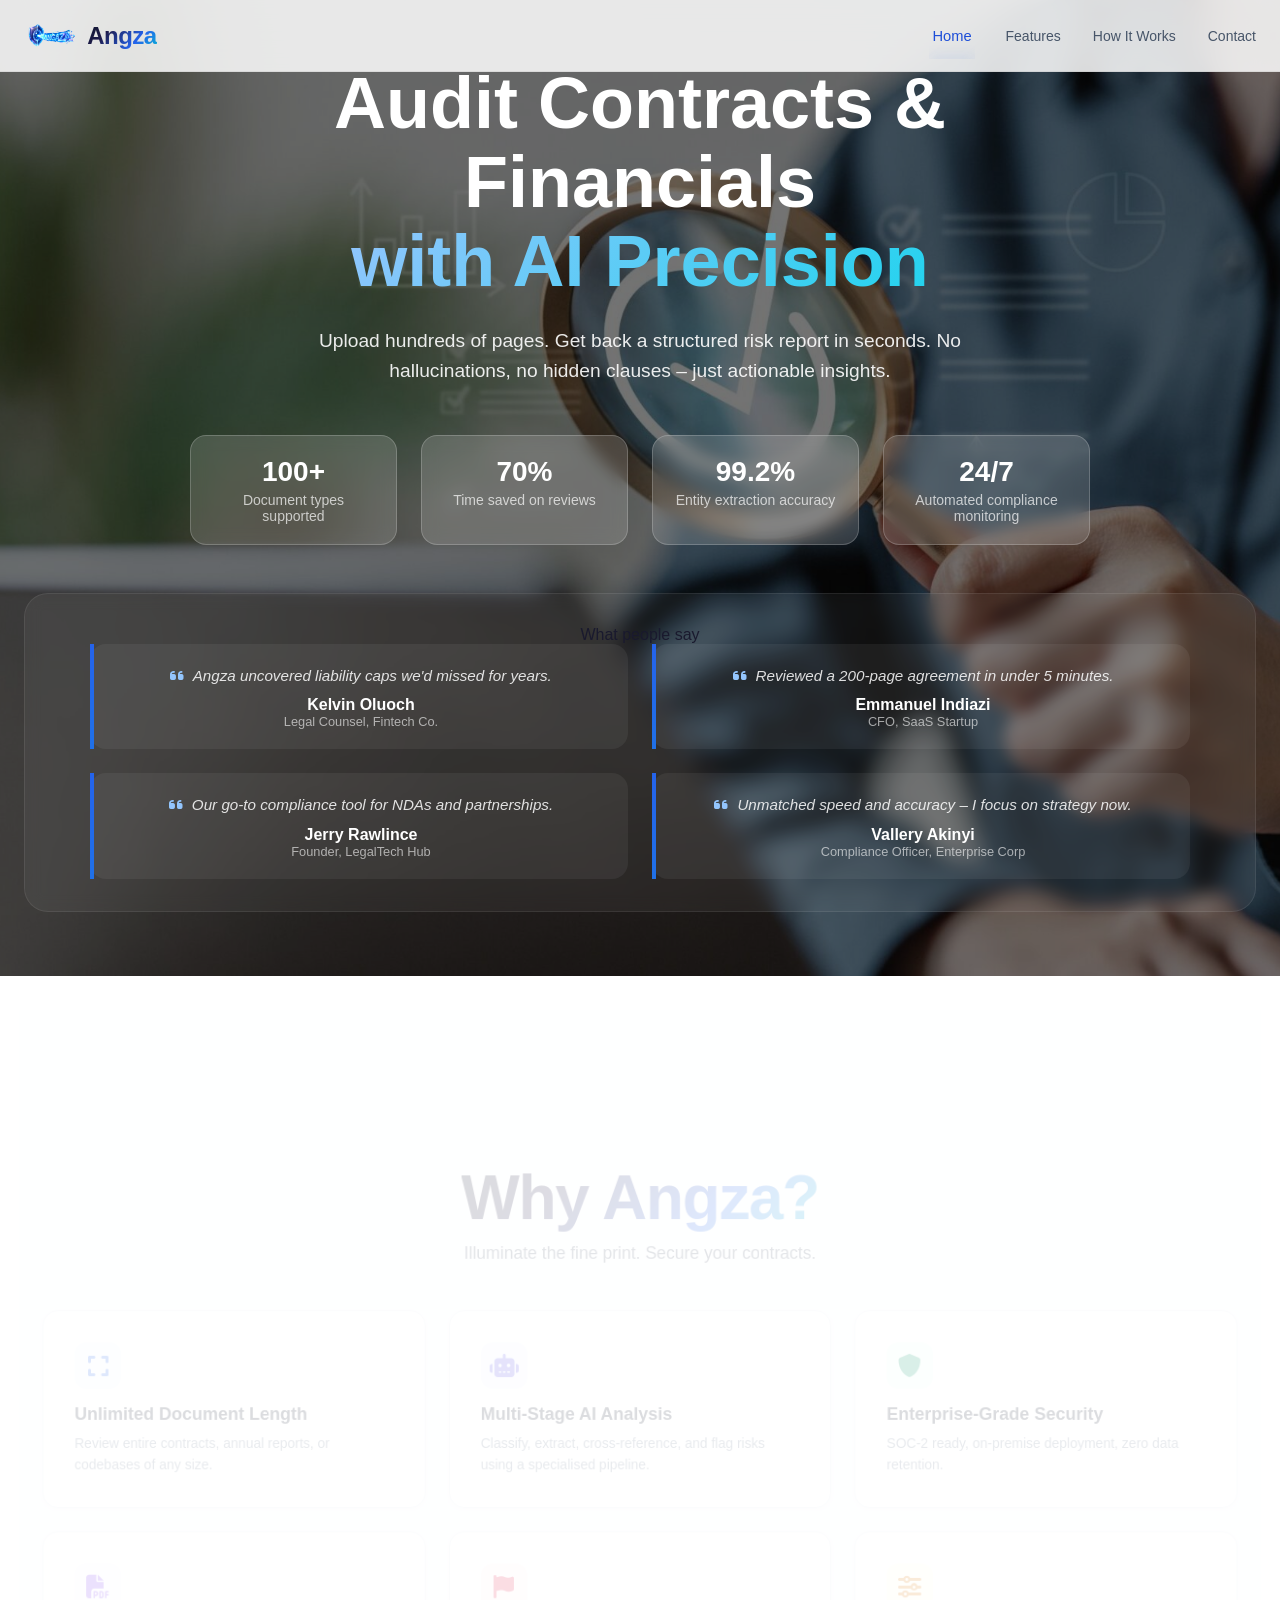
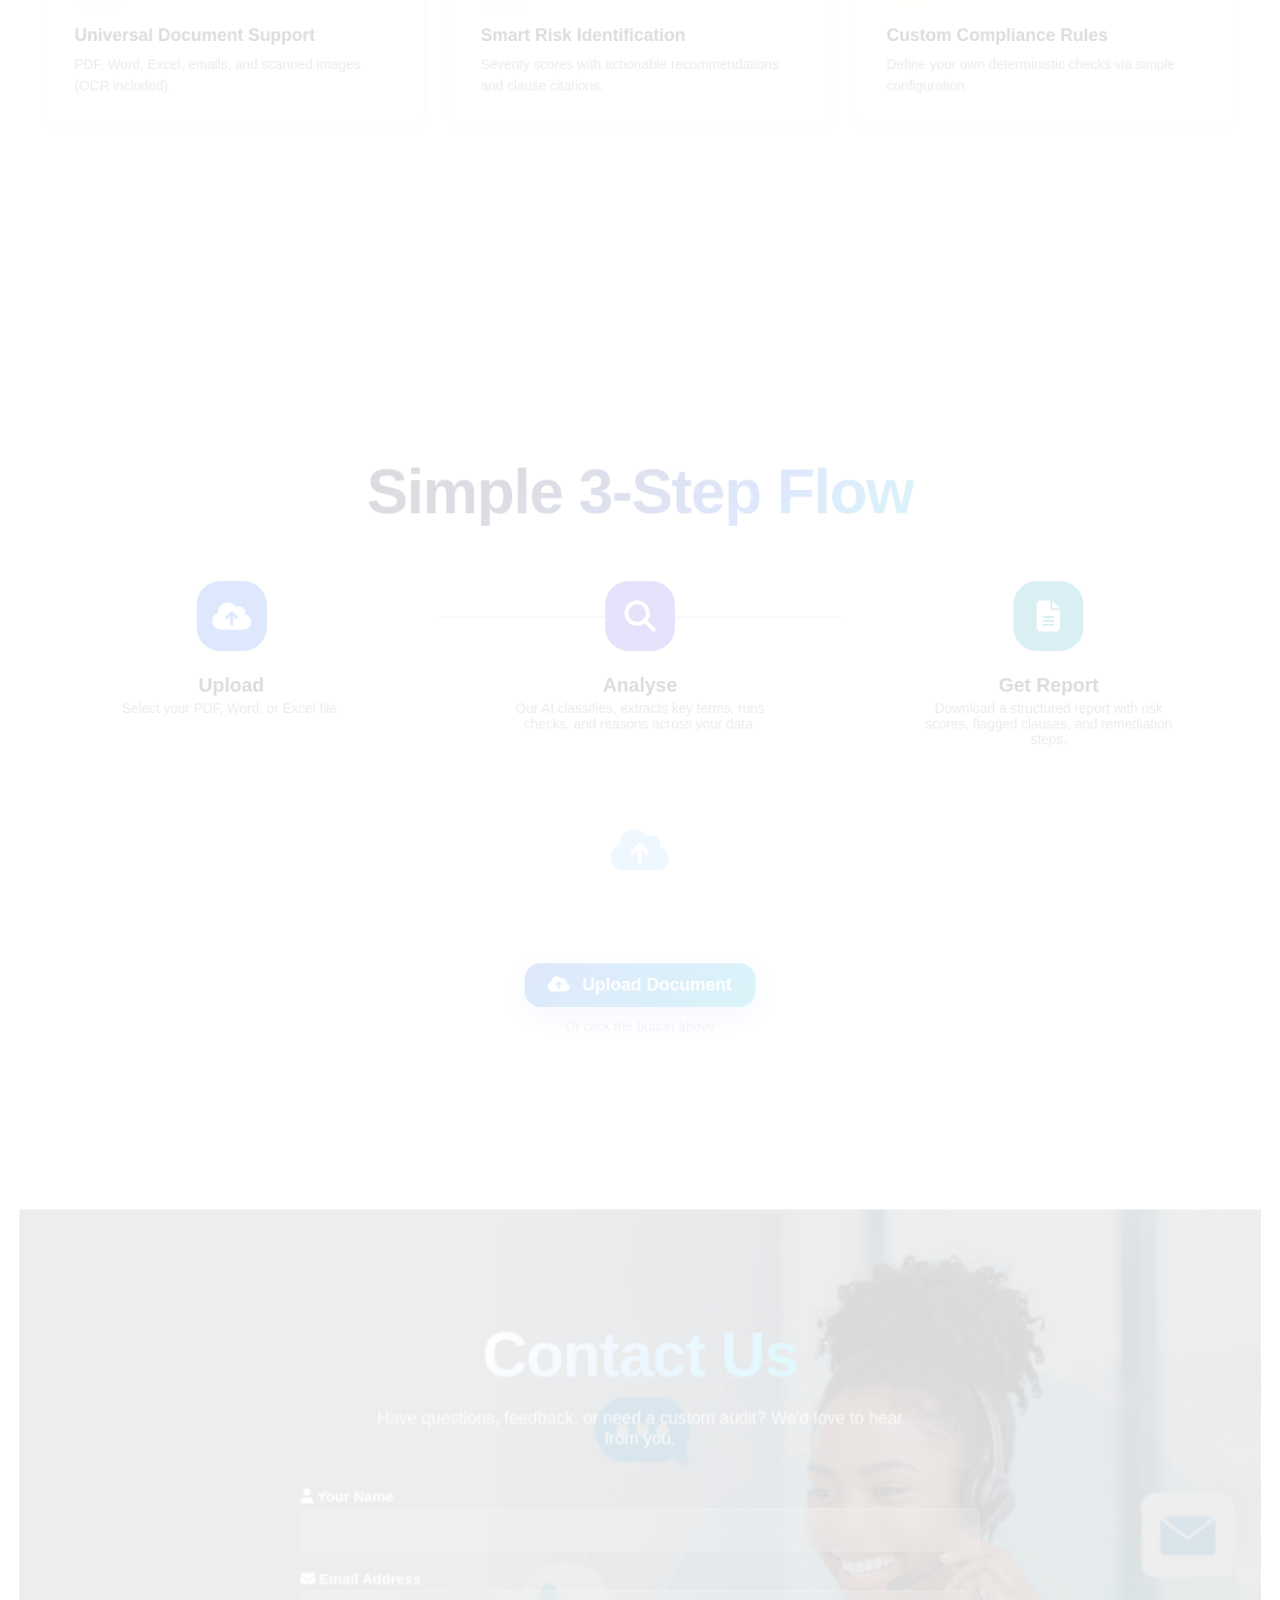
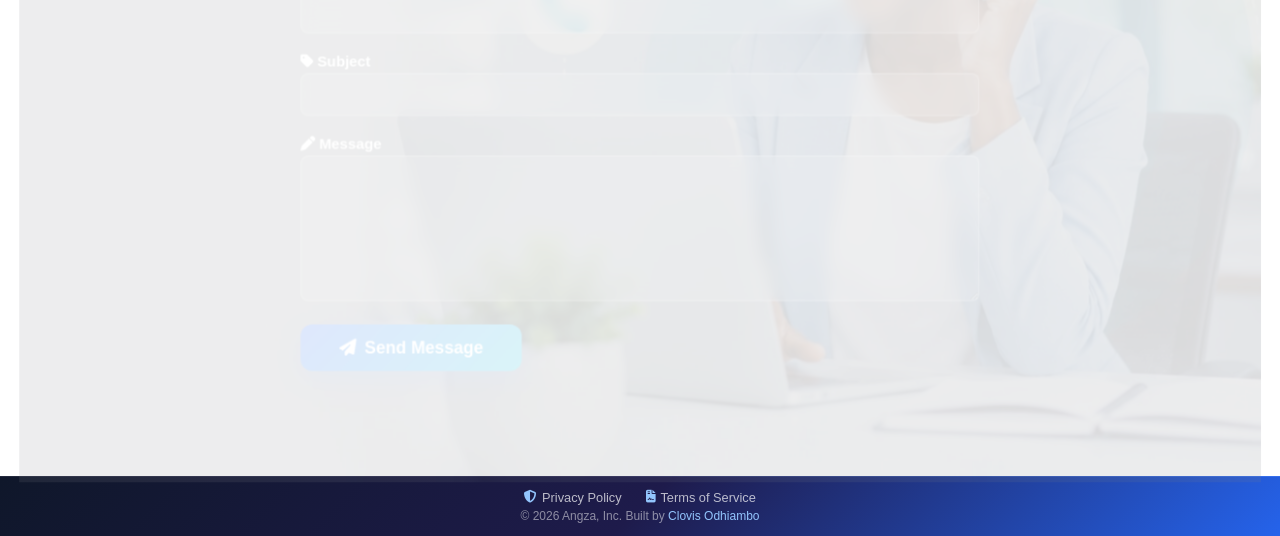
==== commit 8c243c49: "Full security integration: file validation, rate limiting, CSP, security headers" ====
--- a/frontend/index.html
+++ b/frontend/index.html
@@ -4,17 +4,462 @@
     <meta charset="UTF-8" />
     <meta name="viewport" content="width=device-width, initial-scale=1.0" />
     <meta http-equiv="Content-Security-Policy" content="default-src 'self'; script-src 'self' https://cdnjs.cloudflare.com; style-src 'self' https://cdnjs.cloudflare.com https://cdn.tailwindcss.com; img-src 'self' data:; font-src 'self' https://cdnjs.cloudflare.com; connect-src 'self' https://angza-backend.onrender.com http://localhost:8000;">
-
     <title>Angza – AI Auditor for Enterprises</title>
-
-    <!-- Favicon -->
     <link rel="icon" href="assets/favicon.ico" type="image/x-icon" />
-
-    <!-- Font Awesome -->
     <link rel="stylesheet" href="https://cdnjs.cloudflare.com/ajax/libs/font-awesome/6.5.0/css/all.min.css" />
-
-    <!-- Main Styles -->
     <link rel="stylesheet" href="css/style.css" />
 </head>
 <body>
-    <!-- ... rest of your HTML remains exactly the same ... -->
+
+    <!-- ========== NAVIGATION ========== -->
+    <header class="glass-nav">
+        <div class="nav-inner">
+            <div class="brand">
+                <img src="assets/logo.png" alt="Angza" />
+                <span class="brand-name">Angza</span>
+            </div>
+            <button class="menu-toggle" id="menuToggle" aria-label="Toggle navigation">
+                <i class="fas fa-bars"></i>
+            </button>
+            <div class="nav-menu" id="navMenu">
+                <button class="nav-link active" data-section="home">Home</button>
+                <button class="nav-link" data-section="features">Features</button>
+                <button class="nav-link" data-section="how-it-works">How It Works</button>
+                <button class="nav-link" data-section="contact">Contact</button>
+            </div>
+        </div>
+    </header>
+
+    <!-- ========== HOME ========== -->
+    <section id="home" class="page active">
+        <div class="hero-bg">
+            <div class="hero-overlay"></div>
+            <div class="hero-content">
+                <div class="text-center">
+                    <h1>
+                        Audit Contracts &amp; Financials <br />
+                        <span class="gradient-text">with AI Precision</span>
+                    </h1>
+                    <p>
+                        Upload hundreds of pages. Get back a structured risk report in seconds.
+                        No hallucinations, no hidden clauses – just actionable insights.
+                    </p>
+                    <div class="hero-stats">
+                        <div class="stat-card">
+                            <div class="number">100+</div>
+                            <div class="label">Document types supported</div>
+                        </div>
+                        <div class="stat-card">
+                            <div class="number">70%</div>
+                            <div class="label">Time saved on reviews</div>
+                        </div>
+                        <div class="stat-card">
+                            <div class="number">99.2%</div>
+                            <div class="label">Entity extraction accuracy</div>
+                        </div>
+                        <div class="stat-card">
+                            <div class="number">24/7</div>
+                            <div class="label">Automated compliance monitoring</div>
+                        </div>
+                    </div>
+                    <div class="testimonials">
+                        <div style="text-align:center; margin-bottom:1.5rem;">
+                            <span style="color:rgba(255,255,255,0.5); font-size:0.8rem; text-transform:uppercase; letter-spacing:0.1em;">What people say</span>
+                        </div>
+                        <div class="testimonials-grid">
+                            <div class="testimonial-card">
+                                <div class="quote"><i class="fas fa-quote-left"></i> Angza uncovered liability caps we'd missed for years.</div>
+                                <div class="author">Kelvin Oluoch</div>
+                                <div class="role">Legal Counsel, Fintech Co.</div>
+                            </div>
+                            <div class="testimonial-card">
+                                <div class="quote"><i class="fas fa-quote-left"></i> Reviewed a 200‑page agreement in under 5 minutes.</div>
+                                <div class="author">Emmanuel Indiazi</div>
+                                <div class="role">CFO, SaaS Startup</div>
+                            </div>
+                            <div class="testimonial-card">
+                                <div class="quote"><i class="fas fa-quote-left"></i> Our go‑to compliance tool for NDAs and partnerships.</div>
+                                <div class="author">Jerry Rawlince</div>
+                                <div class="role">Founder, LegalTech Hub</div>
+                            </div>
+                            <div class="testimonial-card">
+                                <div class="quote"><i class="fas fa-quote-left"></i> Unmatched speed and accuracy – I focus on strategy now.</div>
+                                <div class="author">Vallery Akinyi</div>
+                                <div class="role">Compliance Officer, Enterprise Corp</div>
+                            </div>
+                        </div>
+                    </div>
+                </div>
+            </div>
+        </div>
+    </section>
+
+    <!-- ========== FEATURES ========== -->
+    <section id="features" class="page features-section">
+        <div class="container">
+            <div class="text-center">
+                <h2 class="section-title-hero">Why Angza?</h2>
+                <p class="section-subtitle">Illuminate the fine print. Secure your contracts.</p>
+            </div>
+            <div class="features-grid">
+                <div class="feature-card">
+                    <div class="feature-icon blue"><i class="fas fa-expand"></i></div>
+                    <h3>Unlimited Document Length</h3>
+                    <p>Review entire contracts, annual reports, or codebases of any size.</p>
+                </div>
+                <div class="feature-card">
+                    <div class="feature-icon indigo"><i class="fas fa-robot"></i></div>
+                    <h3>Multi-Stage AI Analysis</h3>
+                    <p>Classify, extract, cross-reference, and flag risks using a specialised pipeline.</p>
+                </div>
+                <div class="feature-card">
+                    <div class="feature-icon emerald"><i class="fas fa-shield"></i></div>
+                    <h3>Enterprise-Grade Security</h3>
+                    <p>SOC-2 ready, on-premise deployment, zero data retention.</p>
+                </div>
+                <div class="feature-card">
+                    <div class="feature-icon purple"><i class="fas fa-file-pdf"></i></div>
+                    <h3>Universal Document Support</h3>
+                    <p>PDF, Word, Excel, emails, and scanned images (OCR included).</p>
+                </div>
+                <div class="feature-card">
+                    <div class="feature-icon rose"><i class="fas fa-flag"></i></div>
+                    <h3>Smart Risk Identification</h3>
+                    <p>Severity scores with actionable recommendations and clause citations.</p>
+                </div>
+                <div class="feature-card">
+                    <div class="feature-icon amber"><i class="fas fa-sliders-h"></i></div>
+                    <h3>Custom Compliance Rules</h3>
+                    <p>Define your own deterministic checks via simple configuration.</p>
+                </div>
+            </div>
+        </div>
+    </section>
+
+    <!-- ========== HOW IT WORKS ========== -->
+    <section id="how-it-works" class="page how-section">
+        <div class="container">
+            <div class="text-center">
+                <h2 class="section-title-hero">Simple 3‑Step Flow</h2>
+            </div>
+            <div class="steps-grid">
+                <div class="step-connector"></div>
+                <div class="step-item">
+                    <div class="step-icon upload"><i class="fas fa-cloud-upload-alt"></i></div>
+                    <h3>Upload</h3>
+                    <p>Select your PDF, Word, or Excel file.</p>
+                </div>
+                <div class="step-item">
+                    <div class="step-icon analyse"><i class="fas fa-search"></i></div>
+                    <h3>Analyse</h3>
+                    <p>Our AI classifies, extracts key terms, runs checks, and reasons across your data.</p>
+                </div>
+                <div class="step-item">
+                    <div class="step-icon report"><i class="fas fa-file-alt"></i></div>
+                    <h3>Get Report</h3>
+                    <p>Download a structured report with risk scores, flagged clauses, and remediation steps.</p>
+                </div>
+            </div>
+            <div class="upload-area">
+                <div class="drop-zone" id="dropZone">
+                    <i class="fas fa-cloud-upload-alt"></i>
+                    <p>Drop your document here, or click to browse</p>
+                    <span class="drop-hint">Supports PDF, Word, Excel, TXT</span>
+                </div>
+                <input type="file" id="fileInput" class="hidden" accept=".pdf,.doc,.docx,.xls,.xlsx,.txt" />
+                <div class="upload-preview" id="uploadPreview">
+                    <i class="fas fa-file file-icon"></i>
+                    <span class="file-name" id="fileName">file.pdf</span>
+                    <span class="file-size" id="fileSize">12.4 KB</span>
+                    <button class="file-remove" id="fileRemove"><i class="fas fa-times"></i></button>
+                </div>
+                <button id="uploadBtn" class="btn-upload" style="margin-top:0.5rem;">
+                    <i class="fas fa-cloud-upload-alt"></i> Upload Document
+                </button>
+                <p class="upload-hint">Or click the button above</p>
+                <div id="loading">
+                    <div class="spinner"></div>
+                    <p>Analysing your document...</p>
+                </div>
+                <div id="results"></div>
+                <div id="downloadSection">
+                    <h4><i class="fas fa-download"></i> Download Report</h4>
+                    <div class="download-buttons">
+                        <button id="downloadPdf" class="btn-download pdf"><i class="fas fa-file-pdf"></i> PDF</button>
+                        <button id="downloadExcel" class="btn-download excel"><i class="fas fa-file-excel"></i> Excel</button>
+                        <button id="downloadJson" class="btn-download json"><i class="fas fa-file-code"></i> JSON</button>
+                    </div>
+                    <p>Download the audit report in your preferred format.</p>
+                </div>
+            </div>
+        </div>
+    </section>
+
+    <!-- ========== CONTACT ========== -->
+    <section id="contact" class="page contact-section">
+        <div class="contact-overlay"></div>
+        <div class="container">
+            <div class="text-center">
+                <h2 class="section-title-hero">Contact Us</h2>
+                <p class="section-subtitle">Have questions, feedback, or need a custom audit? We'd love to hear from you.</p>
+            </div>
+            <form class="contact-form" action="https://api.staticforms.dev/submit" method="post" id="contactForm">
+                <input type="hidden" name="apiKey" value="sf_dfdd7993f0b99fbdbc81967e">
+                <input type="hidden" name="redirectTo" value="">
+                <label for="name"><i class="fas fa-user"></i> Your Name</label>
+                <input type="text" id="name" name="name" required />
+                <label for="email"><i class="fas fa-envelope"></i> Email Address</label>
+                <input type="email" id="email" name="email" required />
+                <label for="subject"><i class="fas fa-tag"></i> Subject</label>
+                <input type="text" id="subject" name="subject" />
+                <label for="message"><i class="fas fa-pen"></i> Message</label>
+                <textarea id="message" name="message" required></textarea>
+                <button type="submit" class="btn-submit" id="submitBtn">
+                    <i class="fas fa-paper-plane"></i> Send Message
+                </button>
+            </form>
+            <div id="formSuccess" class="form-success">
+                <i class="fas fa-check-circle"></i> Thank you! Your message has been sent.
+            </div>
+            <div id="formError" class="form-error">
+                <i class="fas fa-exclamation-circle"></i> Something went wrong. Please try again.
+            </div>
+        </div>
+    </section>
+
+    <!-- ========== FOOTER ========== -->
+    <footer class="site-footer">
+        <div class="footer-links">
+            <a href="#" id="privacyLink"><i class="fas fa-shield-alt"></i> Privacy Policy</a>
+            <a href="#" id="termsLink"><i class="fas fa-file-contract"></i> Terms of Service</a>
+        </div>
+        <div class="footer-copy">
+            &copy; 2026 Angza, Inc. Built by <span class="highlight">Clovis Odhiambo</span>
+        </div>
+    </footer>
+
+    <!-- ========== PRIVACY POLICY MODAL ========== -->
+    <div class="modal-overlay" id="privacyModal">
+        <div class="modal-box">
+            <button class="modal-close" id="privacyClose">&times;</button>
+            <h2><i class="fas fa-shield-alt"></i> Privacy Policy</h2>
+            <p><strong>Last updated:</strong> August 2026</p>
+            <p>Angza ("we", "our", "us") respects your privacy.</p>
+            <h3>Data We Collect</h3>
+            <ul>
+                <li><strong>Uploaded Documents:</strong> Processed in memory, not stored permanently.</li>
+                <li><strong>Contact Information:</strong> Name, email, and message for responding to inquiries.</li>
+            </ul>
+            <h3>How We Use Your Data</h3>
+            <ul>
+                <li>To provide and improve the audit service.</li>
+                <li>To respond to your messages.</li>
+            </ul>
+            <h3>Data Sharing</h3>
+            <p>We do not share your data with third parties, except as required by law.</p>
+            <h3>Data Retention</h3>
+            <p>Uploaded documents are deleted immediately after audit. Contact submissions retained for 30 days.</p>
+            <h3>Your Rights</h3>
+            <ul>
+                <li>Request access to your data.</li>
+                <li>Request deletion of your data.</li>
+            </ul>
+            <p>Contact: <strong>clovisodhiambo44@gmail.com</strong></p>
+        </div>
+    </div>
+
+    <!-- ========== TERMS OF SERVICE MODAL ========== -->
+    <div class="modal-overlay" id="termsModal">
+        <div class="modal-box">
+            <button class="modal-close" id="termsClose">&times;</button>
+            <h2><i class="fas fa-file-contract"></i> Terms of Service</h2>
+            <p><strong>Last updated:</strong> August 2026</p>
+            <p>By using Angza ("we", "our", "us"), you agree to the following terms.</p>
+            <h3>Acceptance of Terms</h3>
+            <p>By accessing or using our service, you agree to be bound by these terms.</p>
+            <h3>Description of Service</h3>
+            <p>Angza provides AI‑powered contract and financial document auditing.</p>
+            <h3>User Responsibilities</h3>
+            <ul>
+                <li>You are responsible for the content you upload.</li>
+                <li>You must not upload illegal or harmful content.</li>
+                <li>You agree not to misuse the service.</li>
+            </ul>
+            <h3>Disclaimer of Warranties</h3>
+            <p>The service is provided "as is". We do not guarantee error‑free results.</p>
+            <h3>Limitation of Liability</h3>
+            <p>Angza is not liable for indirect, incidental, or consequential damages.</p>
+            <h3>Changes to Terms</h3>
+            <p>We may update these terms at any time. Continued use constitutes acceptance.</p>
+            <p>Contact: <strong>clovisodhiambo44@gmail.com</strong></p>
+        </div>
+    </div>
+
+    <!-- ========== COOKIE CONSENT BANNER ========== -->
+    <div class="cookie-banner" id="cookieBanner">
+        <p><i class="fas fa-cookie-bite"></i> We use cookies to improve your experience. By using our site, you accept our use of cookies.</p>
+        <button class="btn-cookie" id="cookieAccept">Accept</button>
+    </div>
+
+    <!-- ========== JAVASCRIPT ========== -->
+    <script src="js/app.js"></script>
+    <script>
+        // ---- Contact Form ----
+        document.getElementById('contactForm').addEventListener('submit', function(e) {
+            e.preventDefault();
+            const btn = document.getElementById('submitBtn');
+            btn.disabled = true;
+            btn.innerHTML = '<span class="spinner-small"></span> Sending...';
+            const form = this;
+            const formData = new FormData(form);
+            fetch(form.action, {
+                method: 'POST',
+                body: formData
+            })
+            .then(response => response.json())
+            .then(data => {
+                if (data.success) {
+                    document.getElementById('formSuccess').classList.add('show');
+                    form.reset();
+                } else {
+                    document.getElementById('formError').classList.add('show');
+                }
+            })
+            .catch(() => {
+                document.getElementById('formError').classList.add('show');
+            })
+            .finally(() => {
+                btn.disabled = false;
+                btn.innerHTML = '<i class="fas fa-paper-plane"></i> Send Message';
+            });
+        });
+
+        // ---- Modals ----
+        function openModal(id) { document.getElementById(id).classList.add('active'); }
+        function closeModal(id) { document.getElementById(id).classList.remove('active'); }
+        document.getElementById('privacyLink').addEventListener('click', function(e) {
+            e.preventDefault();
+            openModal('privacyModal');
+        });
+        document.getElementById('privacyClose').addEventListener('click', function() {
+            closeModal('privacyModal');
+        });
+        document.getElementById('termsLink').addEventListener('click', function(e) {
+            e.preventDefault();
+            openModal('termsModal');
+        });
+        document.getElementById('termsClose').addEventListener('click', function() {
+            closeModal('termsModal');
+        });
+        document.querySelectorAll('.modal-overlay').forEach(function(overlay) {
+            overlay.addEventListener('click', function(e) {
+                if (e.target === this) this.classList.remove('active');
+            });
+        });
+
+        // ---- Cookie Banner ----
+        if (!localStorage.getItem('cookieConsent')) {
+            document.getElementById('cookieBanner').classList.add('visible');
+        }
+        document.getElementById('cookieAccept').addEventListener('click', function() {
+            localStorage.setItem('cookieConsent', 'true');
+            document.getElementById('cookieBanner').classList.remove('visible');
+        });
+
+        // ---- Drag & Drop ----
+        const dropZone = document.getElementById('dropZone');
+        const fileInput = document.getElementById('fileInput');
+        const uploadBtn = document.getElementById('uploadBtn');
+        const preview = document.getElementById('uploadPreview');
+        const fileName = document.getElementById('fileName');
+        const fileSize = document.getElementById('fileSize');
+        const fileRemove = document.getElementById('fileRemove');
+        let selectedFile = null;
+
+        function updatePreview(file) {
+            if (file) {
+                selectedFile = file;
+                fileName.textContent = file.name;
+                const size = (file.size / 1024).toFixed(1);
+                fileSize.textContent = size + ' KB';
+                preview.classList.add('visible');
+                const icon = preview.querySelector('.file-icon');
+                const ext = file.name.split('.').pop().toLowerCase();
+                if (ext === 'pdf') icon.className = 'fas fa-file-pdf file-icon';
+                else if (['doc', 'docx'].includes(ext)) icon.className = 'fas fa-file-word file-icon';
+                else if (['xls', 'xlsx'].includes(ext)) icon.className = 'fas fa-file-excel file-icon';
+                else icon.className = 'fas fa-file file-icon';
+            } else {
+                selectedFile = null;
+                preview.classList.remove('visible');
+            }
+        }
+
+        fileInput.addEventListener('change', function(e) {
+            if (this.files.length) updatePreview(this.files[0]);
+            else updatePreview(null);
+        });
+        uploadBtn.addEventListener('click', function() {
+            if (selectedFile) {
+                const dataTransfer = new DataTransfer();
+                dataTransfer.items.add(selectedFile);
+                fileInput.files = dataTransfer.files;
+                fileInput.dispatchEvent(new Event('change'));
+            } else {
+                fileInput.click();
+            }
+        });
+        fileRemove.addEventListener('click', function(e) {
+            e.stopPropagation();
+            updatePreview(null);
+            fileInput.value = '';
+        });
+        dropZone.addEventListener('dragover', function(e) {
+            e.preventDefault();
+            this.classList.add('dragover');
+        });
+        dropZone.addEventListener('dragleave', function(e) {
+            e.preventDefault();
+            this.classList.remove('dragover');
+        });
+        dropZone.addEventListener('drop', function(e) {
+            e.preventDefault();
+            this.classList.remove('dragover');
+            const files = e.dataTransfer.files;
+            if (files.length) updatePreview(files[0]);
+        });
+        dropZone.addEventListener('click', function() {
+            fileInput.click();
+        });
+
+        // ---- Mobile Menu ----
+        const menuToggle = document.getElementById('menuToggle');
+        const navMenu = document.getElementById('navMenu');
+        menuToggle.addEventListener('click', function(e) {
+            e.stopPropagation();
+            navMenu.classList.toggle('active');
+            const icon = this.querySelector('i');
+            if (navMenu.classList.contains('active')) {
+                icon.className = 'fas fa-times';
+            } else {
+                icon.className = 'fas fa-bars';
+            }
+        });
+        document.querySelectorAll('.nav-link').forEach(function(link) {
+            link.addEventListener('click', function() {
+                navMenu.classList.remove('active');
+                const icon = menuToggle.querySelector('i');
+                icon.className = 'fas fa-bars';
+            });
+        });
+        document.addEventListener('click', function(event) {
+            const isClickInside = navMenu.contains(event.target) || menuToggle.contains(event.target);
+            if (!isClickInside && navMenu.classList.contains('active')) {
+                navMenu.classList.remove('active');
+                const icon = menuToggle.querySelector('i');
+                icon.className = 'fas fa-bars';
+            }
+        });
+    </script>
+</body>
+</html>
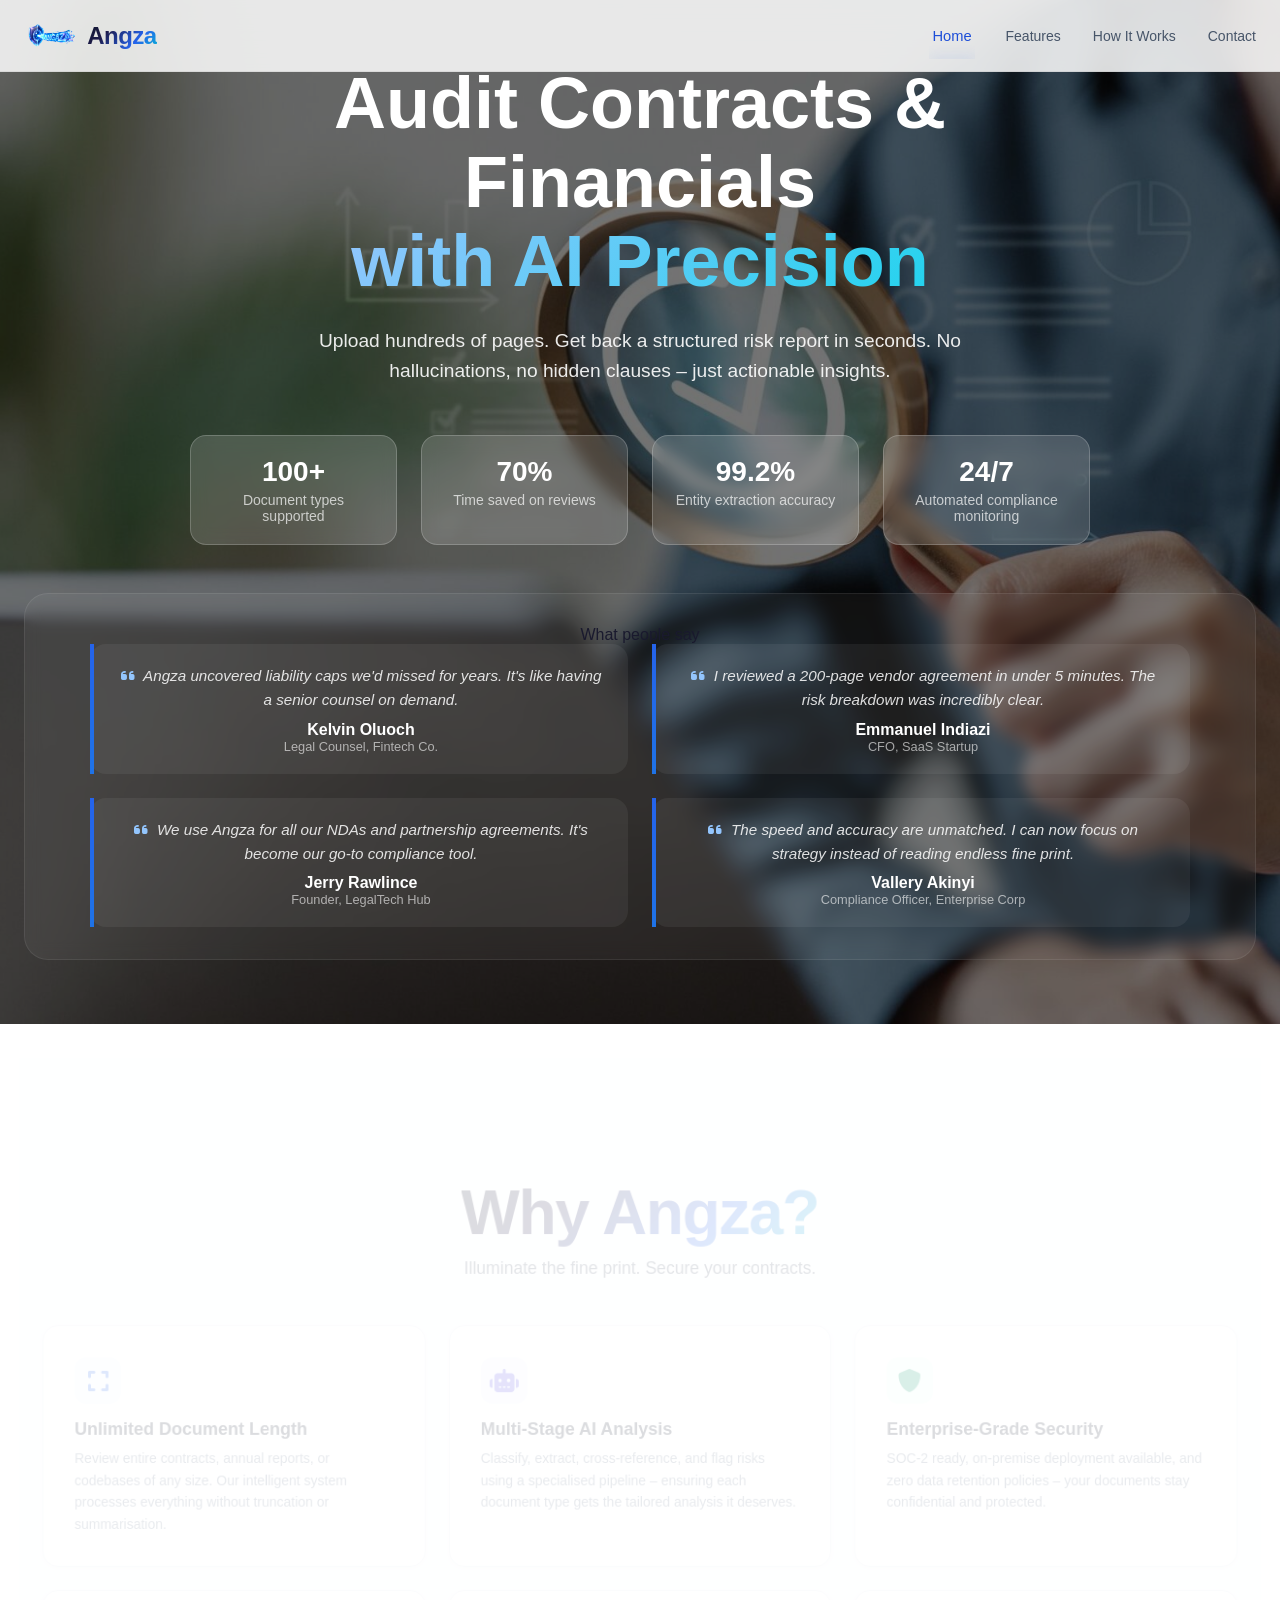
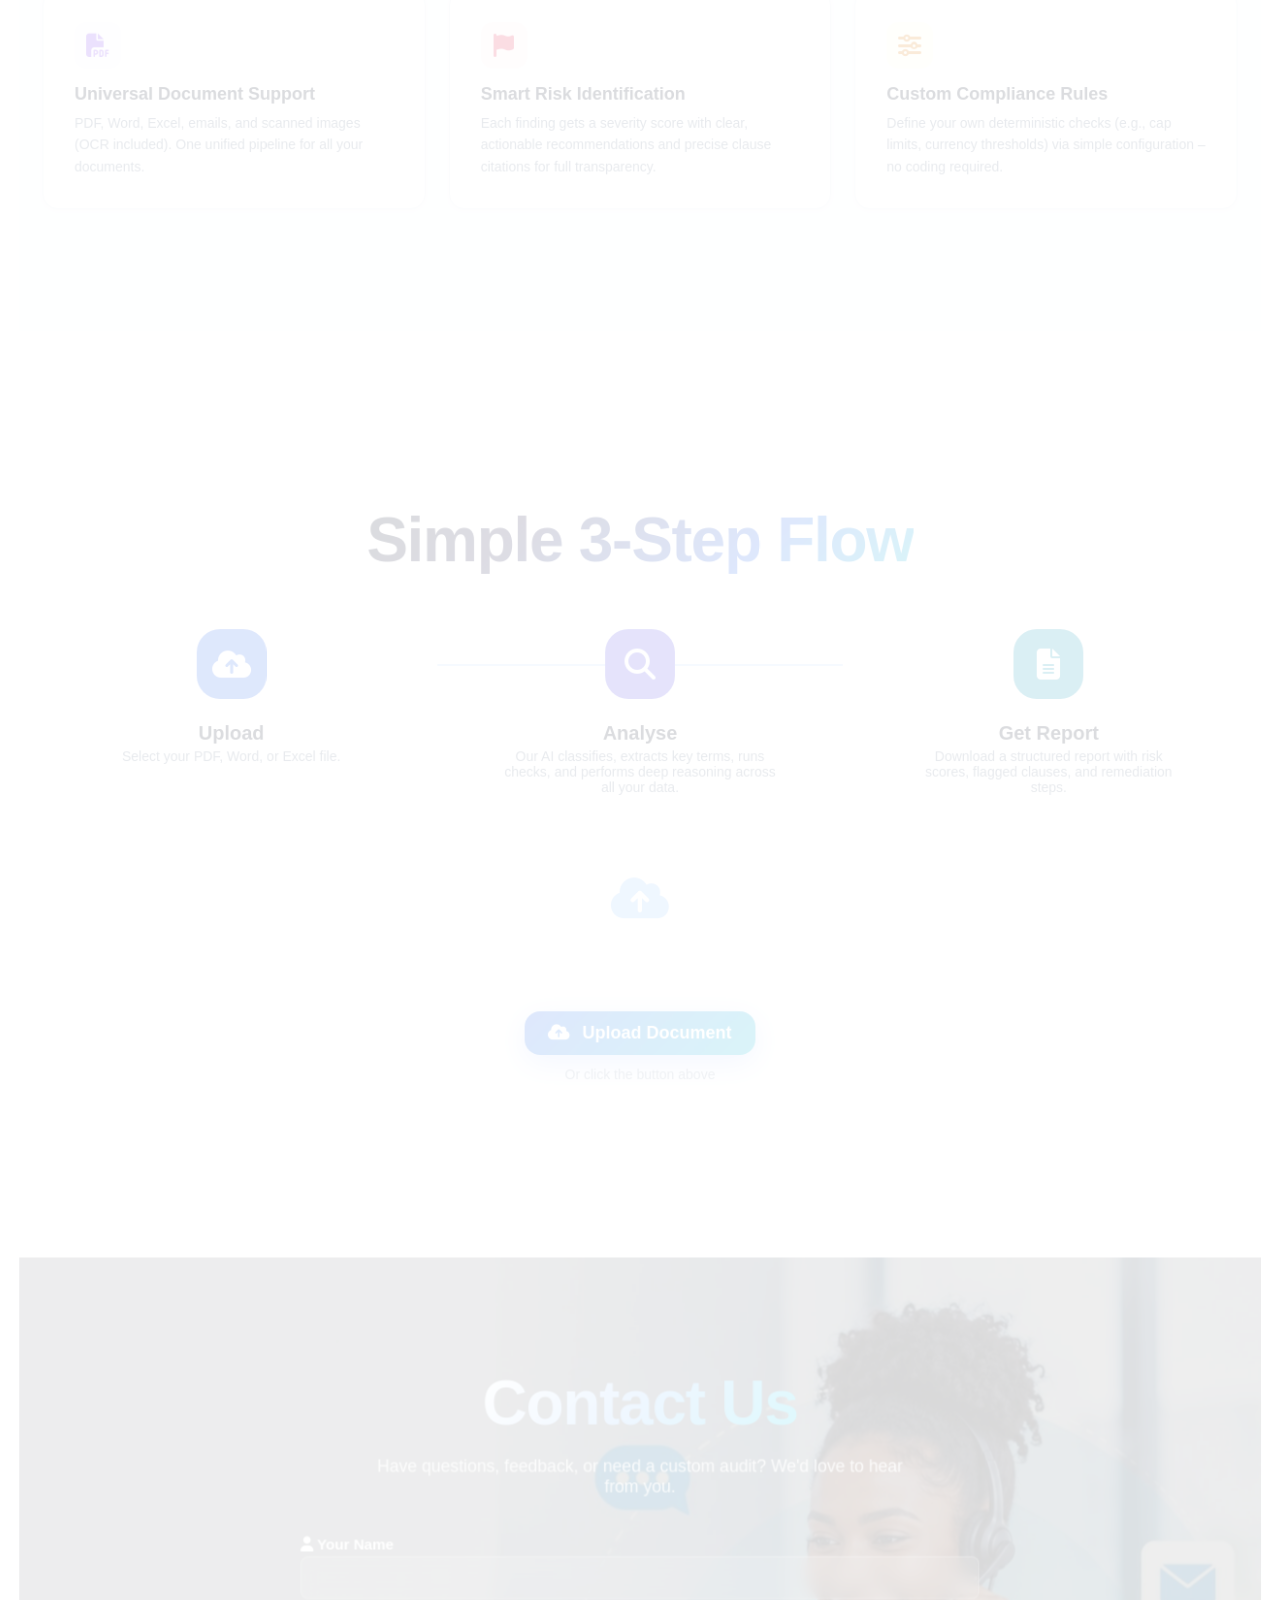
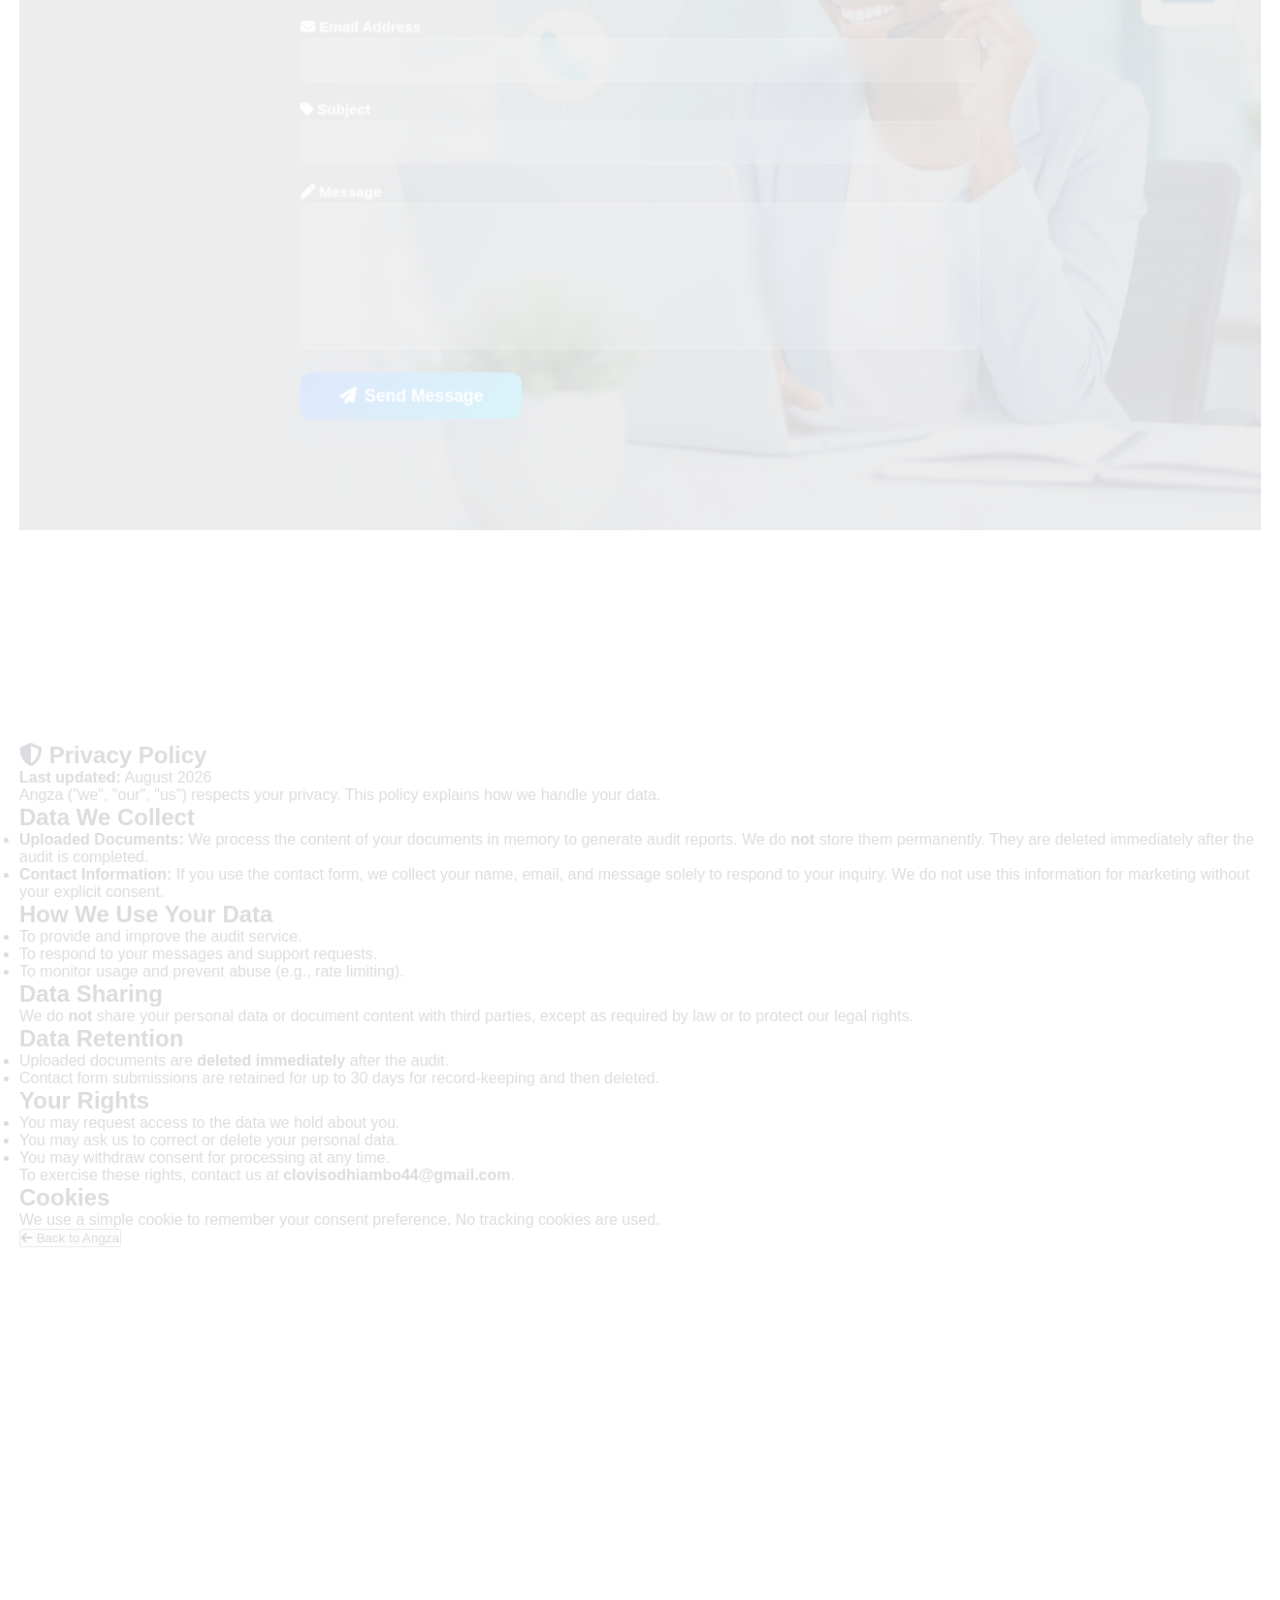
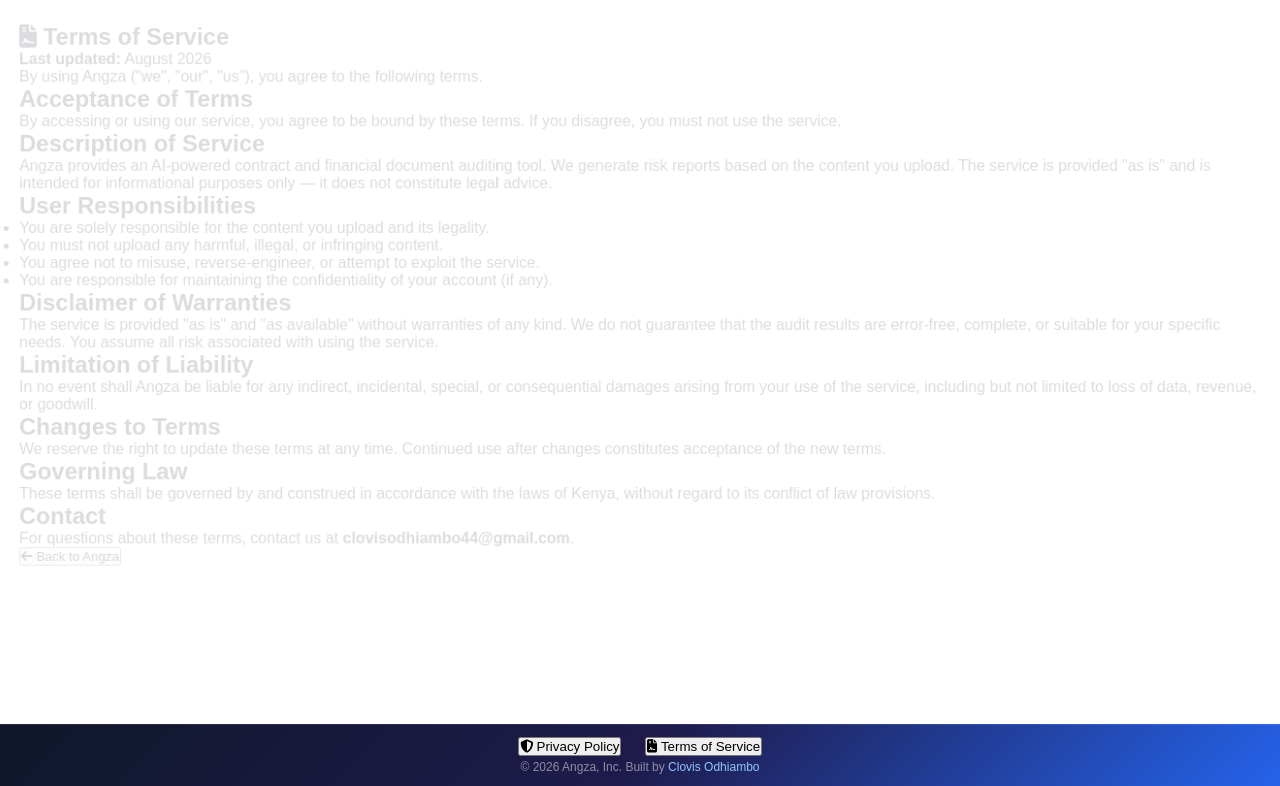
==== commit c31ac2ae: "Add complete index.html with Privacy Policy & Terms of Service sections" ====
--- a/frontend/index.html
+++ b/frontend/index.html
@@ -5,9 +5,108 @@
     <meta name="viewport" content="width=device-width, initial-scale=1.0" />
     <meta http-equiv="Content-Security-Policy" content="default-src 'self'; script-src 'self' https://cdnjs.cloudflare.com; style-src 'self' https://cdnjs.cloudflare.com https://cdn.tailwindcss.com; img-src 'self' data:; font-src 'self' https://cdnjs.cloudflare.com; connect-src 'self' https://angza-backend.onrender.com http://localhost:8000;">
     <title>Angza – AI Auditor for Enterprises</title>
+
+    <!-- Favicon -->
     <link rel="icon" href="assets/favicon.ico" type="image/x-icon" />
+
+    <!-- Font Awesome -->
     <link rel="stylesheet" href="https://cdnjs.cloudflare.com/ajax/libs/font-awesome/6.5.0/css/all.min.css" />
+
+    <!-- Main Styles -->
     <link rel="stylesheet" href="css/style.css" />
+
+    <style>
+        .legal-section {
+            background: #f8fafc;
+            padding: 6rem 1.5rem 4rem;
+            min-height: 100vh;
+            display: flex;
+            align-items: center;
+        }
+        .legal-section .container {
+            max-width: 800px;
+            margin: 0 auto;
+            width: 100%;
+            background: #ffffff;
+            border-radius: 1rem;
+            padding: 2.5rem;
+            box-shadow: 0 10px 40px rgba(0,0,0,0.06);
+            border: 1px solid #e2e8f0;
+        }
+        .legal-section h1 {
+            font-size: 2.2rem;
+            font-weight: 800;
+            color: #0f172a;
+            background: linear-gradient(135deg, #0f172a 0%, #1E1B4B 30%, #2563EB 70%, #06B6D4 100%);
+            -webkit-background-clip: text;
+            -webkit-text-fill-color: transparent;
+            background-clip: text;
+            margin-bottom: 1rem;
+        }
+        .legal-section h1 i {
+            -webkit-text-fill-color: #2563EB;
+            margin-right: 0.5rem;
+        }
+        .legal-section h2 {
+            font-size: 1.2rem;
+            font-weight: 600;
+            color: #1E1B4B;
+            margin: 1.5rem 0 0.5rem;
+        }
+        .legal-section p, .legal-section li {
+            font-size: 1rem;
+            line-height: 1.7;
+            color: #334155;
+        }
+        .legal-section ul {
+            padding-left: 1.5rem;
+        }
+        .legal-section ul li {
+            margin-bottom: 0.3rem;
+        }
+        .legal-section .back-link {
+            display: inline-block;
+            margin-top: 2rem;
+            color: #2563EB;
+            text-decoration: none;
+            font-weight: 500;
+            cursor: pointer;
+            background: none;
+            border: none;
+            font-size: 1rem;
+        }
+        .legal-section .back-link i {
+            margin-right: 0.4rem;
+        }
+        .legal-section .back-link:hover {
+            text-decoration: underline;
+        }
+        .legal-section .legal-meta {
+            color: #64748b;
+            font-size: 0.9rem;
+            margin-bottom: 1.5rem;
+        }
+        .nav-link-footer {
+            background: none;
+            border: none;
+            color: rgba(255,255,255,0.7);
+            font-size: 0.8rem;
+            cursor: pointer;
+            display: inline-flex;
+            align-items: center;
+            gap: 0.3rem;
+            transition: color 0.3s;
+            font-family: inherit;
+        }
+        .nav-link-footer:hover {
+            color: #93C5FD;
+        }
+        @media (max-width: 640px) {
+            .legal-section { padding: 5rem 1rem 2rem; }
+            .legal-section .container { padding: 1.5rem; }
+            .legal-section h1 { font-size: 1.8rem; }
+        }
+    </style>
 </head>
 <body>
 
@@ -18,9 +117,11 @@
                 <img src="assets/logo.png" alt="Angza" />
                 <span class="brand-name">Angza</span>
             </div>
+
             <button class="menu-toggle" id="menuToggle" aria-label="Toggle navigation">
                 <i class="fas fa-bars"></i>
             </button>
+
             <div class="nav-menu" id="navMenu">
                 <button class="nav-link active" data-section="home">Home</button>
                 <button class="nav-link" data-section="features">Features</button>
@@ -44,6 +145,7 @@
                         Upload hundreds of pages. Get back a structured risk report in seconds.
                         No hallucinations, no hidden clauses – just actionable insights.
                     </p>
+
                     <div class="hero-stats">
                         <div class="stat-card">
                             <div class="number">100+</div>
@@ -62,28 +164,29 @@
                             <div class="label">Automated compliance monitoring</div>
                         </div>
                     </div>
+
                     <div class="testimonials">
                         <div style="text-align:center; margin-bottom:1.5rem;">
                             <span style="color:rgba(255,255,255,0.5); font-size:0.8rem; text-transform:uppercase; letter-spacing:0.1em;">What people say</span>
                         </div>
                         <div class="testimonials-grid">
                             <div class="testimonial-card">
-                                <div class="quote"><i class="fas fa-quote-left"></i> Angza uncovered liability caps we'd missed for years.</div>
+                                <div class="quote"><i class="fas fa-quote-left"></i> Angza uncovered liability caps we'd missed for years. It's like having a senior counsel on demand.</div>
                                 <div class="author">Kelvin Oluoch</div>
                                 <div class="role">Legal Counsel, Fintech Co.</div>
                             </div>
                             <div class="testimonial-card">
-                                <div class="quote"><i class="fas fa-quote-left"></i> Reviewed a 200‑page agreement in under 5 minutes.</div>
+                                <div class="quote"><i class="fas fa-quote-left"></i> I reviewed a 200‑page vendor agreement in under 5 minutes. The risk breakdown was incredibly clear.</div>
                                 <div class="author">Emmanuel Indiazi</div>
                                 <div class="role">CFO, SaaS Startup</div>
                             </div>
                             <div class="testimonial-card">
-                                <div class="quote"><i class="fas fa-quote-left"></i> Our go‑to compliance tool for NDAs and partnerships.</div>
+                                <div class="quote"><i class="fas fa-quote-left"></i> We use Angza for all our NDAs and partnership agreements. It's become our go‑to compliance tool.</div>
                                 <div class="author">Jerry Rawlince</div>
                                 <div class="role">Founder, LegalTech Hub</div>
                             </div>
                             <div class="testimonial-card">
-                                <div class="quote"><i class="fas fa-quote-left"></i> Unmatched speed and accuracy – I focus on strategy now.</div>
+                                <div class="quote"><i class="fas fa-quote-left"></i> The speed and accuracy are unmatched. I can now focus on strategy instead of reading endless fine print.</div>
                                 <div class="author">Vallery Akinyi</div>
                                 <div class="role">Compliance Officer, Enterprise Corp</div>
                             </div>
@@ -101,36 +204,42 @@
                 <h2 class="section-title-hero">Why Angza?</h2>
                 <p class="section-subtitle">Illuminate the fine print. Secure your contracts.</p>
             </div>
+
             <div class="features-grid">
                 <div class="feature-card">
                     <div class="feature-icon blue"><i class="fas fa-expand"></i></div>
                     <h3>Unlimited Document Length</h3>
-                    <p>Review entire contracts, annual reports, or codebases of any size.</p>
-                </div>
+                    <p>Review entire contracts, annual reports, or codebases of any size. Our intelligent system processes everything without truncation or summarisation.</p>
+                </div>
+
                 <div class="feature-card">
                     <div class="feature-icon indigo"><i class="fas fa-robot"></i></div>
                     <h3>Multi-Stage AI Analysis</h3>
-                    <p>Classify, extract, cross-reference, and flag risks using a specialised pipeline.</p>
-                </div>
+                    <p>Classify, extract, cross-reference, and flag risks using a specialised pipeline – ensuring each document type gets the tailored analysis it deserves.</p>
+                </div>
+
                 <div class="feature-card">
                     <div class="feature-icon emerald"><i class="fas fa-shield"></i></div>
                     <h3>Enterprise-Grade Security</h3>
-                    <p>SOC-2 ready, on-premise deployment, zero data retention.</p>
-                </div>
+                    <p>SOC-2 ready, on-premise deployment available, and zero data retention policies – your documents stay confidential and protected.</p>
+                </div>
+
                 <div class="feature-card">
                     <div class="feature-icon purple"><i class="fas fa-file-pdf"></i></div>
                     <h3>Universal Document Support</h3>
-                    <p>PDF, Word, Excel, emails, and scanned images (OCR included).</p>
-                </div>
+                    <p>PDF, Word, Excel, emails, and scanned images (OCR included). One unified pipeline for all your documents.</p>
+                </div>
+
                 <div class="feature-card">
                     <div class="feature-icon rose"><i class="fas fa-flag"></i></div>
                     <h3>Smart Risk Identification</h3>
-                    <p>Severity scores with actionable recommendations and clause citations.</p>
-                </div>
+                    <p>Each finding gets a severity score with clear, actionable recommendations and precise clause citations for full transparency.</p>
+                </div>
+
                 <div class="feature-card">
                     <div class="feature-icon amber"><i class="fas fa-sliders-h"></i></div>
                     <h3>Custom Compliance Rules</h3>
-                    <p>Define your own deterministic checks via simple configuration.</p>
+                    <p>Define your own deterministic checks (e.g., cap limits, currency thresholds) via simple configuration – no coding required.</p>
                 </div>
             </div>
         </div>
@@ -142,52 +251,69 @@
             <div class="text-center">
                 <h2 class="section-title-hero">Simple 3‑Step Flow</h2>
             </div>
+
             <div class="steps-grid">
                 <div class="step-connector"></div>
+
                 <div class="step-item">
                     <div class="step-icon upload"><i class="fas fa-cloud-upload-alt"></i></div>
                     <h3>Upload</h3>
                     <p>Select your PDF, Word, or Excel file.</p>
                 </div>
+
                 <div class="step-item">
                     <div class="step-icon analyse"><i class="fas fa-search"></i></div>
                     <h3>Analyse</h3>
-                    <p>Our AI classifies, extracts key terms, runs checks, and reasons across your data.</p>
-                </div>
+                    <p>Our AI classifies, extracts key terms, runs checks, and performs deep reasoning across all your data.</p>
+                </div>
+
                 <div class="step-item">
                     <div class="step-icon report"><i class="fas fa-file-alt"></i></div>
                     <h3>Get Report</h3>
                     <p>Download a structured report with risk scores, flagged clauses, and remediation steps.</p>
                 </div>
             </div>
+
             <div class="upload-area">
                 <div class="drop-zone" id="dropZone">
                     <i class="fas fa-cloud-upload-alt"></i>
                     <p>Drop your document here, or click to browse</p>
                     <span class="drop-hint">Supports PDF, Word, Excel, TXT</span>
                 </div>
+
                 <input type="file" id="fileInput" class="hidden" accept=".pdf,.doc,.docx,.xls,.xlsx,.txt" />
+
                 <div class="upload-preview" id="uploadPreview">
                     <i class="fas fa-file file-icon"></i>
                     <span class="file-name" id="fileName">file.pdf</span>
                     <span class="file-size" id="fileSize">12.4 KB</span>
                     <button class="file-remove" id="fileRemove"><i class="fas fa-times"></i></button>
                 </div>
+
                 <button id="uploadBtn" class="btn-upload" style="margin-top:0.5rem;">
                     <i class="fas fa-cloud-upload-alt"></i> Upload Document
                 </button>
                 <p class="upload-hint">Or click the button above</p>
+
                 <div id="loading">
                     <div class="spinner"></div>
                     <p>Analysing your document...</p>
                 </div>
+
                 <div id="results"></div>
+
                 <div id="downloadSection">
                     <h4><i class="fas fa-download"></i> Download Report</h4>
                     <div class="download-buttons">
-                        <button id="downloadPdf" class="btn-download pdf"><i class="fas fa-file-pdf"></i> PDF</button>
-                        <button id="downloadExcel" class="btn-download excel"><i class="fas fa-file-excel"></i> Excel</button>
-                        <button id="downloadJson" class="btn-download json"><i class="fas fa-file-code"></i> JSON</button>
+                        <button id="downloadPdf" class="btn-download pdf">
+                            <i class="fas fa-file-pdf"></i> PDF
+                        </button>
+                        <button id="downloadExcel" class="btn-download excel">
+                            <i class="fas fa-file-excel"></i> Excel
+                        </button>
+                        <button id="downloadJson" class="btn-download json">
+                            <i class="fas fa-file-code"></i> JSON
+                        </button>
                     </div>
                     <p>Download the audit report in your preferred format.</p>
                 </div>
@@ -203,99 +329,140 @@
                 <h2 class="section-title-hero">Contact Us</h2>
                 <p class="section-subtitle">Have questions, feedback, or need a custom audit? We'd love to hear from you.</p>
             </div>
-            <form class="contact-form" action="https://api.staticforms.dev/submit" method="post" id="contactForm">
+
+            <form class="contact-form" 
+                  action="https://api.staticforms.dev/submit" 
+                  method="post"
+                  id="contactForm">
+
                 <input type="hidden" name="apiKey" value="sf_dfdd7993f0b99fbdbc81967e">
                 <input type="hidden" name="redirectTo" value="">
+
                 <label for="name"><i class="fas fa-user"></i> Your Name</label>
                 <input type="text" id="name" name="name" required />
+
                 <label for="email"><i class="fas fa-envelope"></i> Email Address</label>
                 <input type="email" id="email" name="email" required />
+
                 <label for="subject"><i class="fas fa-tag"></i> Subject</label>
                 <input type="text" id="subject" name="subject" />
+
                 <label for="message"><i class="fas fa-pen"></i> Message</label>
                 <textarea id="message" name="message" required></textarea>
+
                 <button type="submit" class="btn-submit" id="submitBtn">
                     <i class="fas fa-paper-plane"></i> Send Message
                 </button>
             </form>
+
             <div id="formSuccess" class="form-success">
-                <i class="fas fa-check-circle"></i> Thank you! Your message has been sent.
-            </div>
+                <i class="fas fa-check-circle"></i>
+                Thank you! Your message has been sent. We'll get back to you soon.
+            </div>
+
             <div id="formError" class="form-error">
-                <i class="fas fa-exclamation-circle"></i> Something went wrong. Please try again.
-            </div>
+                <i class="fas fa-exclamation-circle"></i>
+                Something went wrong. Please try again or contact us directly at <strong>clovisodhiambo44@gmail.com</strong>.
+            </div>
+        </div>
+    </section>
+
+    <!-- ========== PRIVACY POLICY ========== -->
+    <section id="privacy" class="page legal-section">
+        <div class="container">
+            <h1><i class="fas fa-shield-alt"></i> Privacy Policy</h1>
+            <p class="legal-meta"><strong>Last updated:</strong> August 2026</p>
+            <p>Angza ("we", "our", "us") respects your privacy. This policy explains how we handle your data.</p>
+
+            <h2>Data We Collect</h2>
+            <ul>
+                <li><strong>Uploaded Documents:</strong> We process the content of your documents in memory to generate audit reports. We do <strong>not</strong> store them permanently. They are deleted immediately after the audit is completed.</li>
+                <li><strong>Contact Information:</strong> If you use the contact form, we collect your name, email, and message solely to respond to your inquiry. We do not use this information for marketing without your explicit consent.</li>
+            </ul>
+
+            <h2>How We Use Your Data</h2>
+            <ul>
+                <li>To provide and improve the audit service.</li>
+                <li>To respond to your messages and support requests.</li>
+                <li>To monitor usage and prevent abuse (e.g., rate limiting).</li>
+            </ul>
+
+            <h2>Data Sharing</h2>
+            <p>We do <strong>not</strong> share your personal data or document content with third parties, except as required by law or to protect our legal rights.</p>
+
+            <h2>Data Retention</h2>
+            <ul>
+                <li>Uploaded documents are <strong>deleted immediately</strong> after the audit.</li>
+                <li>Contact form submissions are retained for up to 30 days for record‑keeping and then deleted.</li>
+            </ul>
+
+            <h2>Your Rights</h2>
+            <ul>
+                <li>You may request access to the data we hold about you.</li>
+                <li>You may ask us to correct or delete your personal data.</li>
+                <li>You may withdraw consent for processing at any time.</li>
+            </ul>
+            <p>To exercise these rights, contact us at <strong>clovisodhiambo44@gmail.com</strong>.</p>
+
+            <h2>Cookies</h2>
+            <p>We use a simple cookie to remember your consent preference. No tracking cookies are used.</p>
+
+            <button class="back-link" onclick="navigateTo('home')"><i class="fas fa-arrow-left"></i> Back to Angza</button>
+        </div>
+    </section>
+
+    <!-- ========== TERMS OF SERVICE ========== -->
+    <section id="terms" class="page legal-section" style="background: #ffffff;">
+        <div class="container">
+            <h1><i class="fas fa-file-contract"></i> Terms of Service</h1>
+            <p class="legal-meta"><strong>Last updated:</strong> August 2026</p>
+            <p>By using Angza ("we", "our", "us"), you agree to the following terms.</p>
+
+            <h2>Acceptance of Terms</h2>
+            <p>By accessing or using our service, you agree to be bound by these terms. If you disagree, you must not use the service.</p>
+
+            <h2>Description of Service</h2>
+            <p>Angza provides an AI‑powered contract and financial document auditing tool. We generate risk reports based on the content you upload. The service is provided "as is" and is intended for informational purposes only — it does not constitute legal advice.</p>
+
+            <h2>User Responsibilities</h2>
+            <ul>
+                <li>You are solely responsible for the content you upload and its legality.</li>
+                <li>You must not upload any harmful, illegal, or infringing content.</li>
+                <li>You agree not to misuse, reverse‑engineer, or attempt to exploit the service.</li>
+                <li>You are responsible for maintaining the confidentiality of your account (if any).</li>
+            </ul>
+
+            <h2>Disclaimer of Warranties</h2>
+            <p>The service is provided "as is" and "as available" without warranties of any kind. We do not guarantee that the audit results are error‑free, complete, or suitable for your specific needs. You assume all risk associated with using the service.</p>
+
+            <h2>Limitation of Liability</h2>
+            <p>In no event shall Angza be liable for any indirect, incidental, special, or consequential damages arising from your use of the service, including but not limited to loss of data, revenue, or goodwill.</p>
+
+            <h2>Changes to Terms</h2>
+            <p>We reserve the right to update these terms at any time. Continued use after changes constitutes acceptance of the new terms.</p>
+
+            <h2>Governing Law</h2>
+            <p>These terms shall be governed by and construed in accordance with the laws of Kenya, without regard to its conflict of law provisions.</p>
+
+            <h2>Contact</h2>
+            <p>For questions about these terms, contact us at <strong>clovisodhiambo44@gmail.com</strong>.</p>
+
+            <button class="back-link" onclick="navigateTo('home')"><i class="fas fa-arrow-left"></i> Back to Angza</button>
         </div>
     </section>
 
     <!-- ========== FOOTER ========== -->
     <footer class="site-footer">
         <div class="footer-links">
-            <a href="#" id="privacyLink"><i class="fas fa-shield-alt"></i> Privacy Policy</a>
-            <a href="#" id="termsLink"><i class="fas fa-file-contract"></i> Terms of Service</a>
+            <button class="nav-link-footer" onclick="navigateTo('privacy')"><i class="fas fa-shield-alt"></i> Privacy Policy</button>
+            <button class="nav-link-footer" onclick="navigateTo('terms')"><i class="fas fa-file-contract"></i> Terms of Service</button>
         </div>
         <div class="footer-copy">
             &copy; 2026 Angza, Inc. Built by <span class="highlight">Clovis Odhiambo</span>
         </div>
     </footer>
 
-    <!-- ========== PRIVACY POLICY MODAL ========== -->
-    <div class="modal-overlay" id="privacyModal">
-        <div class="modal-box">
-            <button class="modal-close" id="privacyClose">&times;</button>
-            <h2><i class="fas fa-shield-alt"></i> Privacy Policy</h2>
-            <p><strong>Last updated:</strong> August 2026</p>
-            <p>Angza ("we", "our", "us") respects your privacy.</p>
-            <h3>Data We Collect</h3>
-            <ul>
-                <li><strong>Uploaded Documents:</strong> Processed in memory, not stored permanently.</li>
-                <li><strong>Contact Information:</strong> Name, email, and message for responding to inquiries.</li>
-            </ul>
-            <h3>How We Use Your Data</h3>
-            <ul>
-                <li>To provide and improve the audit service.</li>
-                <li>To respond to your messages.</li>
-            </ul>
-            <h3>Data Sharing</h3>
-            <p>We do not share your data with third parties, except as required by law.</p>
-            <h3>Data Retention</h3>
-            <p>Uploaded documents are deleted immediately after audit. Contact submissions retained for 30 days.</p>
-            <h3>Your Rights</h3>
-            <ul>
-                <li>Request access to your data.</li>
-                <li>Request deletion of your data.</li>
-            </ul>
-            <p>Contact: <strong>clovisodhiambo44@gmail.com</strong></p>
-        </div>
-    </div>
-
-    <!-- ========== TERMS OF SERVICE MODAL ========== -->
-    <div class="modal-overlay" id="termsModal">
-        <div class="modal-box">
-            <button class="modal-close" id="termsClose">&times;</button>
-            <h2><i class="fas fa-file-contract"></i> Terms of Service</h2>
-            <p><strong>Last updated:</strong> August 2026</p>
-            <p>By using Angza ("we", "our", "us"), you agree to the following terms.</p>
-            <h3>Acceptance of Terms</h3>
-            <p>By accessing or using our service, you agree to be bound by these terms.</p>
-            <h3>Description of Service</h3>
-            <p>Angza provides AI‑powered contract and financial document auditing.</p>
-            <h3>User Responsibilities</h3>
-            <ul>
-                <li>You are responsible for the content you upload.</li>
-                <li>You must not upload illegal or harmful content.</li>
-                <li>You agree not to misuse the service.</li>
-            </ul>
-            <h3>Disclaimer of Warranties</h3>
-            <p>The service is provided "as is". We do not guarantee error‑free results.</p>
-            <h3>Limitation of Liability</h3>
-            <p>Angza is not liable for indirect, incidental, or consequential damages.</p>
-            <h3>Changes to Terms</h3>
-            <p>We may update these terms at any time. Continued use constitutes acceptance.</p>
-            <p>Contact: <strong>clovisodhiambo44@gmail.com</strong></p>
-        </div>
-    </div>
-
-    <!-- ========== COOKIE CONSENT BANNER ========== -->
+    <!-- ========== COOKIE BANNER ========== -->
     <div class="cookie-banner" id="cookieBanner">
         <p><i class="fas fa-cookie-bite"></i> We use cookies to improve your experience. By using our site, you accept our use of cookies.</p>
         <button class="btn-cookie" id="cookieAccept">Accept</button>
@@ -334,28 +501,25 @@
             });
         });
 
-        // ---- Modals ----
-        function openModal(id) { document.getElementById(id).classList.add('active'); }
-        function closeModal(id) { document.getElementById(id).classList.remove('active'); }
-        document.getElementById('privacyLink').addEventListener('click', function(e) {
-            e.preventDefault();
-            openModal('privacyModal');
-        });
-        document.getElementById('privacyClose').addEventListener('click', function() {
-            closeModal('privacyModal');
-        });
-        document.getElementById('termsLink').addEventListener('click', function(e) {
-            e.preventDefault();
-            openModal('termsModal');
-        });
-        document.getElementById('termsClose').addEventListener('click', function() {
-            closeModal('termsModal');
-        });
-        document.querySelectorAll('.modal-overlay').forEach(function(overlay) {
-            overlay.addEventListener('click', function(e) {
-                if (e.target === this) this.classList.remove('active');
-            });
-        });
+        // ---- Navigation for legal pages ----
+        function navigateTo(sectionId) {
+            const section = document.getElementById(sectionId);
+            if (section) {
+                document.querySelectorAll('.nav-link').forEach(function(link) {
+                    link.classList.remove('active');
+                    if (link.getAttribute('data-section') === sectionId) {
+                        link.classList.add('active');
+                    }
+                });
+                document.querySelectorAll('.page').forEach(function(page) {
+                    page.classList.remove('active');
+                    if (page.id === sectionId) {
+                        page.classList.add('active');
+                    }
+                });
+                window.scrollTo({ top: 0, behavior: 'smooth' });
+            }
+        }
 
         // ---- Cookie Banner ----
         if (!localStorage.getItem('cookieConsent')) {
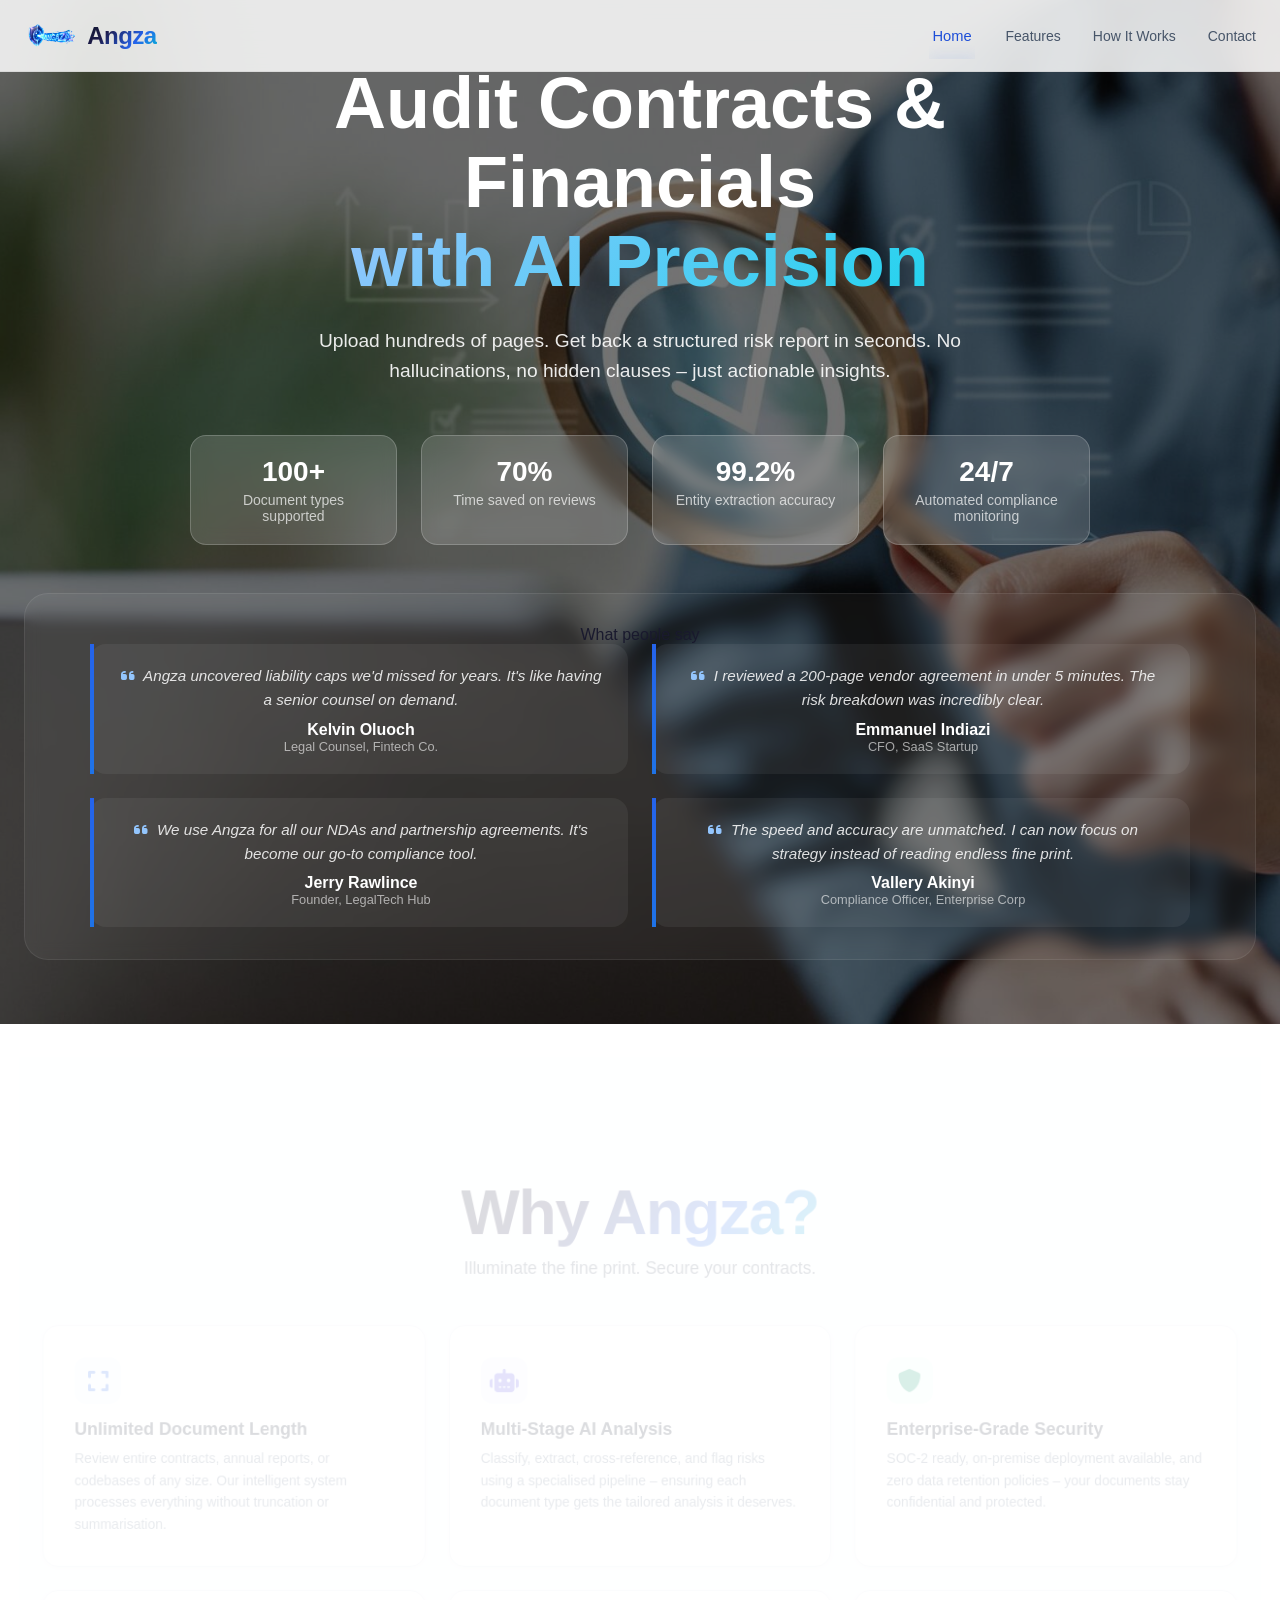
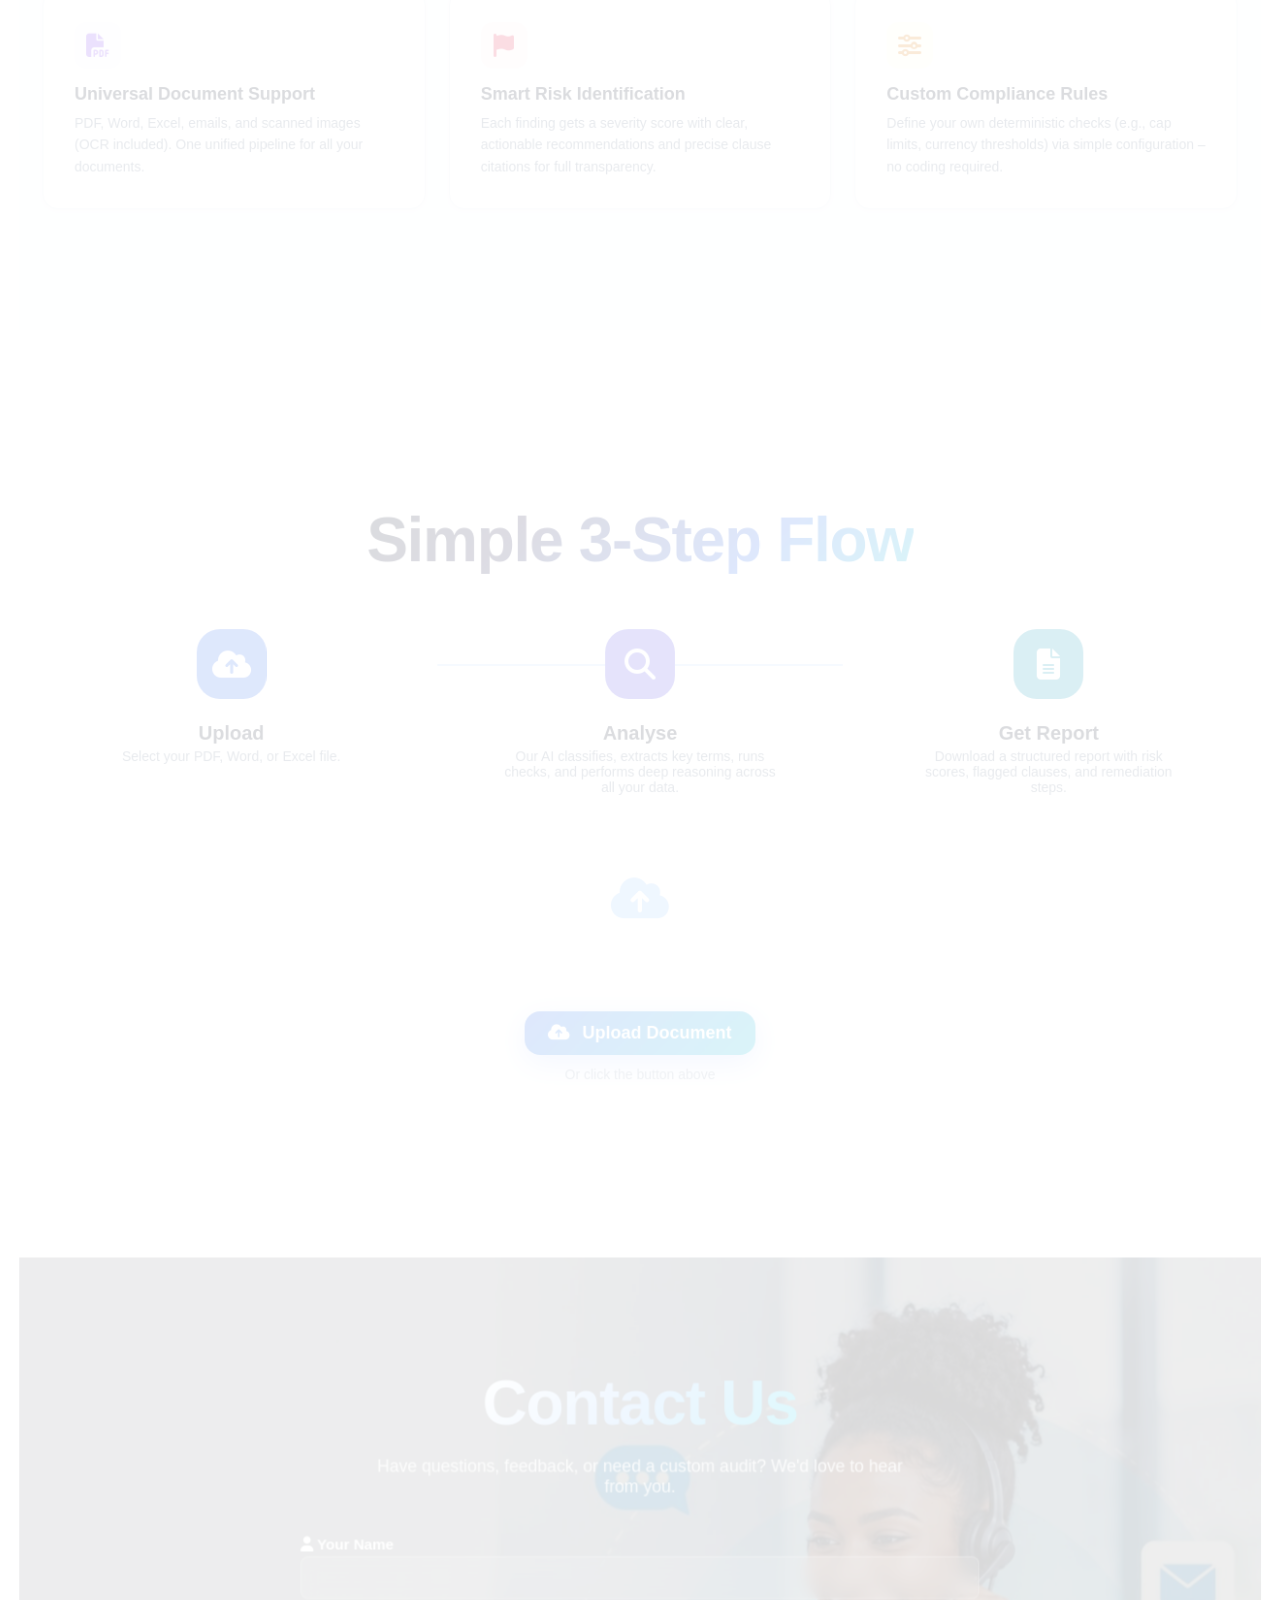
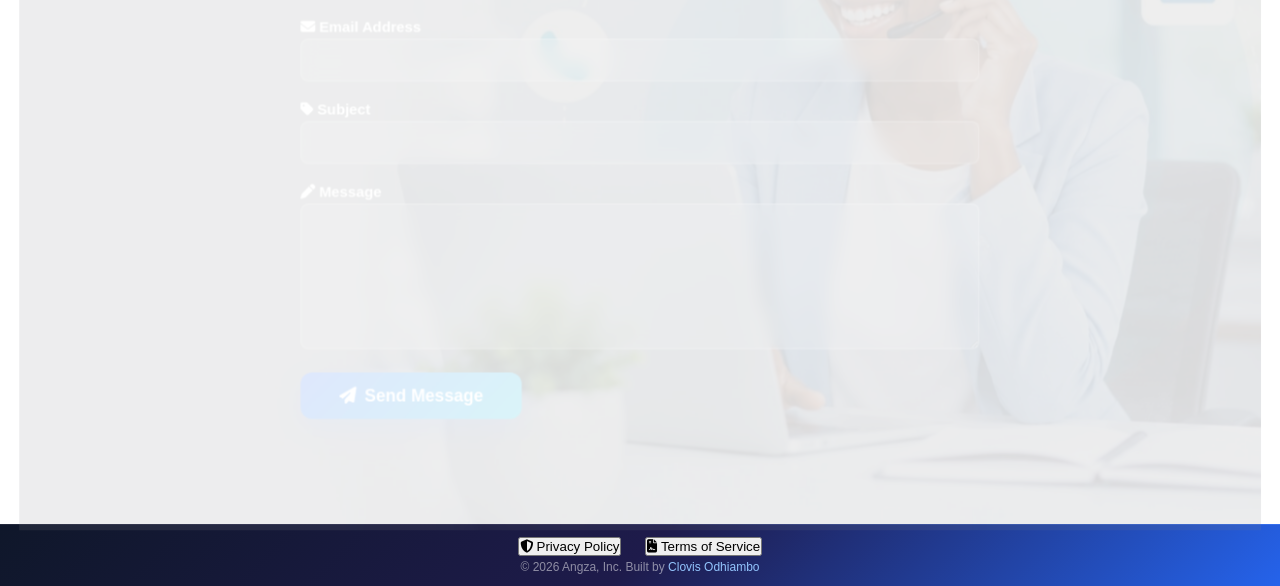
==== commit bacf3713: "Revert to modal popups for Privacy Policy and Terms of Service" ====
--- a/frontend/index.html
+++ b/frontend/index.html
@@ -16,72 +16,78 @@
     <link rel="stylesheet" href="css/style.css" />
 
     <style>
-        .legal-section {
-            background: #f8fafc;
-            padding: 6rem 1.5rem 4rem;
-            min-height: 100vh;
+        /* ===== MODALS (Privacy, Terms) ===== */
+        .modal-overlay {
+            display: none;
+            position: fixed;
+            inset: 0;
+            background: rgba(0,0,0,0.6);
+            backdrop-filter: blur(4px);
+            z-index: 10000;
+            align-items: center;
+            justify-content: center;
+            padding: 1.5rem;
+        }
+        .modal-overlay.active {
             display: flex;
-            align-items: center;
-        }
-        .legal-section .container {
-            max-width: 800px;
-            margin: 0 auto;
+        }
+        .modal-box {
+            background: #ffffff;
+            max-width: 700px;
             width: 100%;
-            background: #ffffff;
+            max-height: 90vh;
+            overflow-y: auto;
             border-radius: 1rem;
-            padding: 2.5rem;
-            box-shadow: 0 10px 40px rgba(0,0,0,0.06);
-            border: 1px solid #e2e8f0;
-        }
-        .legal-section h1 {
-            font-size: 2.2rem;
-            font-weight: 800;
+            padding: 2rem;
+            position: relative;
+            box-shadow: 0 25px 60px rgba(0,0,0,0.4);
+        }
+        .modal-box .modal-close {
+            position: absolute;
+            top: 1rem;
+            right: 1.2rem;
+            background: none;
+            border: none;
+            font-size: 1.5rem;
+            cursor: pointer;
+            color: #64748b;
+            transition: color 0.3s;
+        }
+        .modal-box .modal-close:hover {
             color: #0f172a;
+        }
+        .modal-box h2 {
+            font-size: 1.8rem;
+            font-weight: 700;
+            color: #0f172a;
+            margin-bottom: 1rem;
             background: linear-gradient(135deg, #0f172a 0%, #1E1B4B 30%, #2563EB 70%, #06B6D4 100%);
             -webkit-background-clip: text;
             -webkit-text-fill-color: transparent;
             background-clip: text;
-            margin-bottom: 1rem;
-        }
-        .legal-section h1 i {
-            -webkit-text-fill-color: #2563EB;
-            margin-right: 0.5rem;
-        }
-        .legal-section h2 {
-            font-size: 1.2rem;
+        }
+        .modal-box h3 {
+            font-size: 1.1rem;
             font-weight: 600;
             color: #1E1B4B;
-            margin: 1.5rem 0 0.5rem;
-        }
-        .legal-section p, .legal-section li {
-            font-size: 1rem;
-            line-height: 1.7;
+            margin: 1.2rem 0 0.4rem;
+        }
+        .modal-box p {
+            font-size: 0.95rem;
+            line-height: 1.6;
             color: #334155;
-        }
-        .legal-section ul {
+            margin-bottom: 0.5rem;
+        }
+        .modal-box ul {
             padding-left: 1.5rem;
-        }
-        .legal-section ul li {
+            color: #334155;
+            font-size: 0.95rem;
+            line-height: 1.6;
+        }
+        .modal-box ul li {
             margin-bottom: 0.3rem;
         }
-        .legal-section .back-link {
-            display: inline-block;
-            margin-top: 2rem;
-            color: #2563EB;
-            text-decoration: none;
-            font-weight: 500;
-            cursor: pointer;
-            background: none;
-            border: none;
-            font-size: 1rem;
-        }
-        .legal-section .back-link i {
-            margin-right: 0.4rem;
-        }
-        .legal-section .back-link:hover {
-            text-decoration: underline;
-        }
-        .legal-section .legal-meta {
+        .modal-box .legal-meta {
             color: #64748b;
             font-size: 0.9rem;
             margin-bottom: 1.5rem;
@@ -100,11 +106,6 @@
         }
         .nav-link-footer:hover {
             color: #93C5FD;
-        }
-        @media (max-width: 640px) {
-            .legal-section { padding: 5rem 1rem 2rem; }
-            .legal-section .container { padding: 1.5rem; }
-            .legal-section h1 { font-size: 1.8rem; }
         }
     </style>
 </head>
@@ -367,36 +368,48 @@
         </div>
     </section>
 
-    <!-- ========== PRIVACY POLICY ========== -->
-    <section id="privacy" class="page legal-section">
-        <div class="container">
-            <h1><i class="fas fa-shield-alt"></i> Privacy Policy</h1>
+    <!-- ========== FOOTER ========== -->
+    <footer class="site-footer">
+        <div class="footer-links">
+            <button class="nav-link-footer" id="privacyLink"><i class="fas fa-shield-alt"></i> Privacy Policy</button>
+            <button class="nav-link-footer" id="termsLink"><i class="fas fa-file-contract"></i> Terms of Service</button>
+        </div>
+        <div class="footer-copy">
+            &copy; 2026 Angza, Inc. Built by <span class="highlight">Clovis Odhiambo</span>
+        </div>
+    </footer>
+
+    <!-- ========== PRIVACY POLICY MODAL ========== -->
+    <div class="modal-overlay" id="privacyModal">
+        <div class="modal-box">
+            <button class="modal-close" id="privacyClose">&times;</button>
+            <h2><i class="fas fa-shield-alt"></i> Privacy Policy</h2>
             <p class="legal-meta"><strong>Last updated:</strong> August 2026</p>
             <p>Angza ("we", "our", "us") respects your privacy. This policy explains how we handle your data.</p>
 
-            <h2>Data We Collect</h2>
+            <h3>Data We Collect</h3>
             <ul>
                 <li><strong>Uploaded Documents:</strong> We process the content of your documents in memory to generate audit reports. We do <strong>not</strong> store them permanently. They are deleted immediately after the audit is completed.</li>
                 <li><strong>Contact Information:</strong> If you use the contact form, we collect your name, email, and message solely to respond to your inquiry. We do not use this information for marketing without your explicit consent.</li>
             </ul>
 
-            <h2>How We Use Your Data</h2>
+            <h3>How We Use Your Data</h3>
             <ul>
                 <li>To provide and improve the audit service.</li>
                 <li>To respond to your messages and support requests.</li>
                 <li>To monitor usage and prevent abuse (e.g., rate limiting).</li>
             </ul>
 
-            <h2>Data Sharing</h2>
+            <h3>Data Sharing</h3>
             <p>We do <strong>not</strong> share your personal data or document content with third parties, except as required by law or to protect our legal rights.</p>
 
-            <h2>Data Retention</h2>
+            <h3>Data Retention</h3>
             <ul>
                 <li>Uploaded documents are <strong>deleted immediately</strong> after the audit.</li>
                 <li>Contact form submissions are retained for up to 30 days for record‑keeping and then deleted.</li>
             </ul>
 
-            <h2>Your Rights</h2>
+            <h3>Your Rights</h3>
             <ul>
                 <li>You may request access to the data we hold about you.</li>
                 <li>You may ask us to correct or delete your personal data.</li>
@@ -404,27 +417,26 @@
             </ul>
             <p>To exercise these rights, contact us at <strong>clovisodhiambo44@gmail.com</strong>.</p>
 
-            <h2>Cookies</h2>
+            <h3>Cookies</h3>
             <p>We use a simple cookie to remember your consent preference. No tracking cookies are used.</p>
-
-            <button class="back-link" onclick="navigateTo('home')"><i class="fas fa-arrow-left"></i> Back to Angza</button>
-        </div>
-    </section>
-
-    <!-- ========== TERMS OF SERVICE ========== -->
-    <section id="terms" class="page legal-section" style="background: #ffffff;">
-        <div class="container">
-            <h1><i class="fas fa-file-contract"></i> Terms of Service</h1>
+        </div>
+    </div>
+
+    <!-- ========== TERMS OF SERVICE MODAL ========== -->
+    <div class="modal-overlay" id="termsModal">
+        <div class="modal-box">
+            <button class="modal-close" id="termsClose">&times;</button>
+            <h2><i class="fas fa-file-contract"></i> Terms of Service</h2>
             <p class="legal-meta"><strong>Last updated:</strong> August 2026</p>
             <p>By using Angza ("we", "our", "us"), you agree to the following terms.</p>
 
-            <h2>Acceptance of Terms</h2>
+            <h3>Acceptance of Terms</h3>
             <p>By accessing or using our service, you agree to be bound by these terms. If you disagree, you must not use the service.</p>
 
-            <h2>Description of Service</h2>
+            <h3>Description of Service</h3>
             <p>Angza provides an AI‑powered contract and financial document auditing tool. We generate risk reports based on the content you upload. The service is provided "as is" and is intended for informational purposes only — it does not constitute legal advice.</p>
 
-            <h2>User Responsibilities</h2>
+            <h3>User Responsibilities</h3>
             <ul>
                 <li>You are solely responsible for the content you upload and its legality.</li>
                 <li>You must not upload any harmful, illegal, or infringing content.</li>
@@ -432,35 +444,22 @@
                 <li>You are responsible for maintaining the confidentiality of your account (if any).</li>
             </ul>
 
-            <h2>Disclaimer of Warranties</h2>
+            <h3>Disclaimer of Warranties</h3>
             <p>The service is provided "as is" and "as available" without warranties of any kind. We do not guarantee that the audit results are error‑free, complete, or suitable for your specific needs. You assume all risk associated with using the service.</p>
 
-            <h2>Limitation of Liability</h2>
+            <h3>Limitation of Liability</h3>
             <p>In no event shall Angza be liable for any indirect, incidental, special, or consequential damages arising from your use of the service, including but not limited to loss of data, revenue, or goodwill.</p>
 
-            <h2>Changes to Terms</h2>
+            <h3>Changes to Terms</h3>
             <p>We reserve the right to update these terms at any time. Continued use after changes constitutes acceptance of the new terms.</p>
 
-            <h2>Governing Law</h2>
+            <h3>Governing Law</h3>
             <p>These terms shall be governed by and construed in accordance with the laws of Kenya, without regard to its conflict of law provisions.</p>
 
-            <h2>Contact</h2>
+            <h3>Contact</h3>
             <p>For questions about these terms, contact us at <strong>clovisodhiambo44@gmail.com</strong>.</p>
-
-            <button class="back-link" onclick="navigateTo('home')"><i class="fas fa-arrow-left"></i> Back to Angza</button>
-        </div>
-    </section>
-
-    <!-- ========== FOOTER ========== -->
-    <footer class="site-footer">
-        <div class="footer-links">
-            <button class="nav-link-footer" onclick="navigateTo('privacy')"><i class="fas fa-shield-alt"></i> Privacy Policy</button>
-            <button class="nav-link-footer" onclick="navigateTo('terms')"><i class="fas fa-file-contract"></i> Terms of Service</button>
-        </div>
-        <div class="footer-copy">
-            &copy; 2026 Angza, Inc. Built by <span class="highlight">Clovis Odhiambo</span>
-        </div>
-    </footer>
+        </div>
+    </div>
 
     <!-- ========== COOKIE BANNER ========== -->
     <div class="cookie-banner" id="cookieBanner">
@@ -501,25 +500,38 @@
             });
         });
 
-        // ---- Navigation for legal pages ----
-        function navigateTo(sectionId) {
-            const section = document.getElementById(sectionId);
-            if (section) {
-                document.querySelectorAll('.nav-link').forEach(function(link) {
-                    link.classList.remove('active');
-                    if (link.getAttribute('data-section') === sectionId) {
-                        link.classList.add('active');
-                    }
-                });
-                document.querySelectorAll('.page').forEach(function(page) {
-                    page.classList.remove('active');
-                    if (page.id === sectionId) {
-                        page.classList.add('active');
-                    }
-                });
-                window.scrollTo({ top: 0, behavior: 'smooth' });
-            }
-        }
+        // ---- Modal controls ----
+        function openModal(id) {
+            document.getElementById(id).classList.add('active');
+        }
+        function closeModal(id) {
+            document.getElementById(id).classList.remove('active');
+        }
+
+        document.getElementById('privacyLink').addEventListener('click', function(e) {
+            e.preventDefault();
+            openModal('privacyModal');
+        });
+        document.getElementById('privacyClose').addEventListener('click', function() {
+            closeModal('privacyModal');
+        });
+
+        document.getElementById('termsLink').addEventListener('click', function(e) {
+            e.preventDefault();
+            openModal('termsModal');
+        });
+        document.getElementById('termsClose').addEventListener('click', function() {
+            closeModal('termsModal');
+        });
+
+        // Close modals on background click
+        document.querySelectorAll('.modal-overlay').forEach(function(overlay) {
+            overlay.addEventListener('click', function(e) {
+                if (e.target === this) {
+                    this.classList.remove('active');
+                }
+            });
+        });
 
         // ---- Cookie Banner ----
         if (!localStorage.getItem('cookieConsent')) {
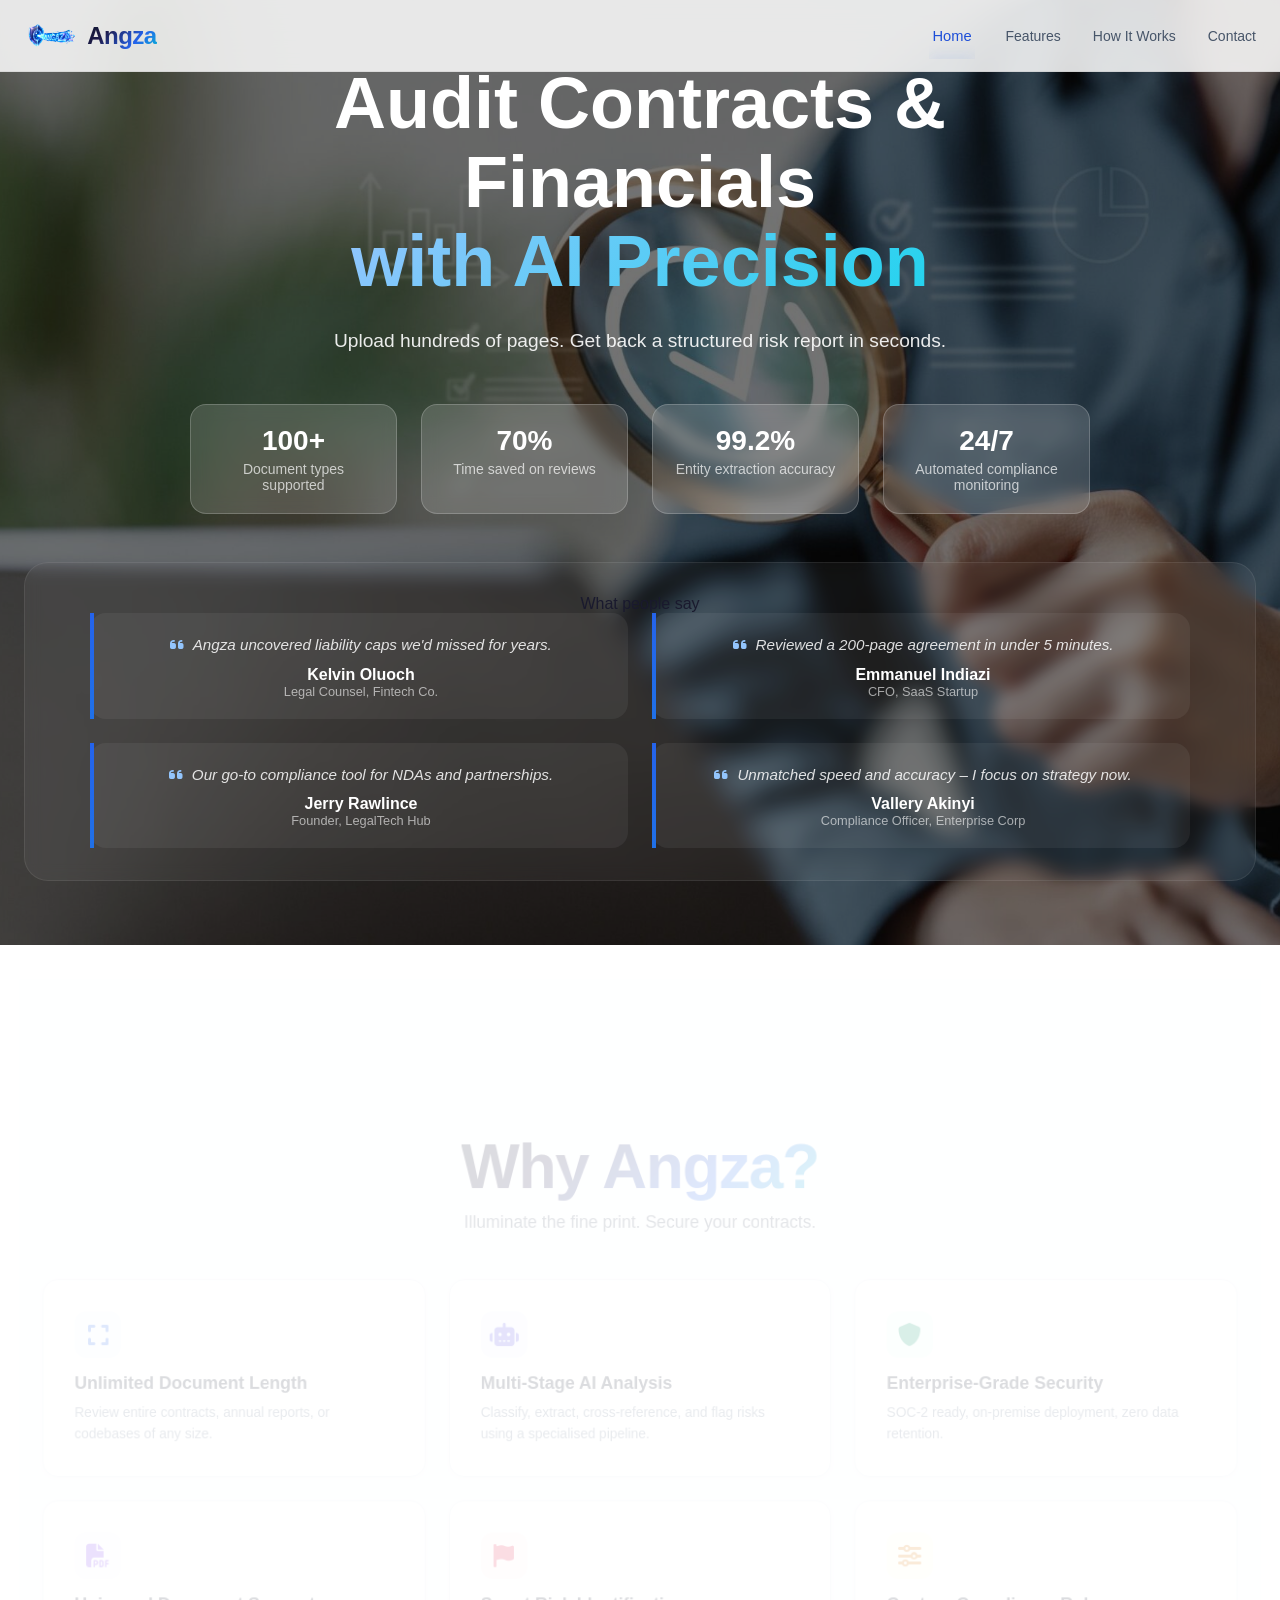
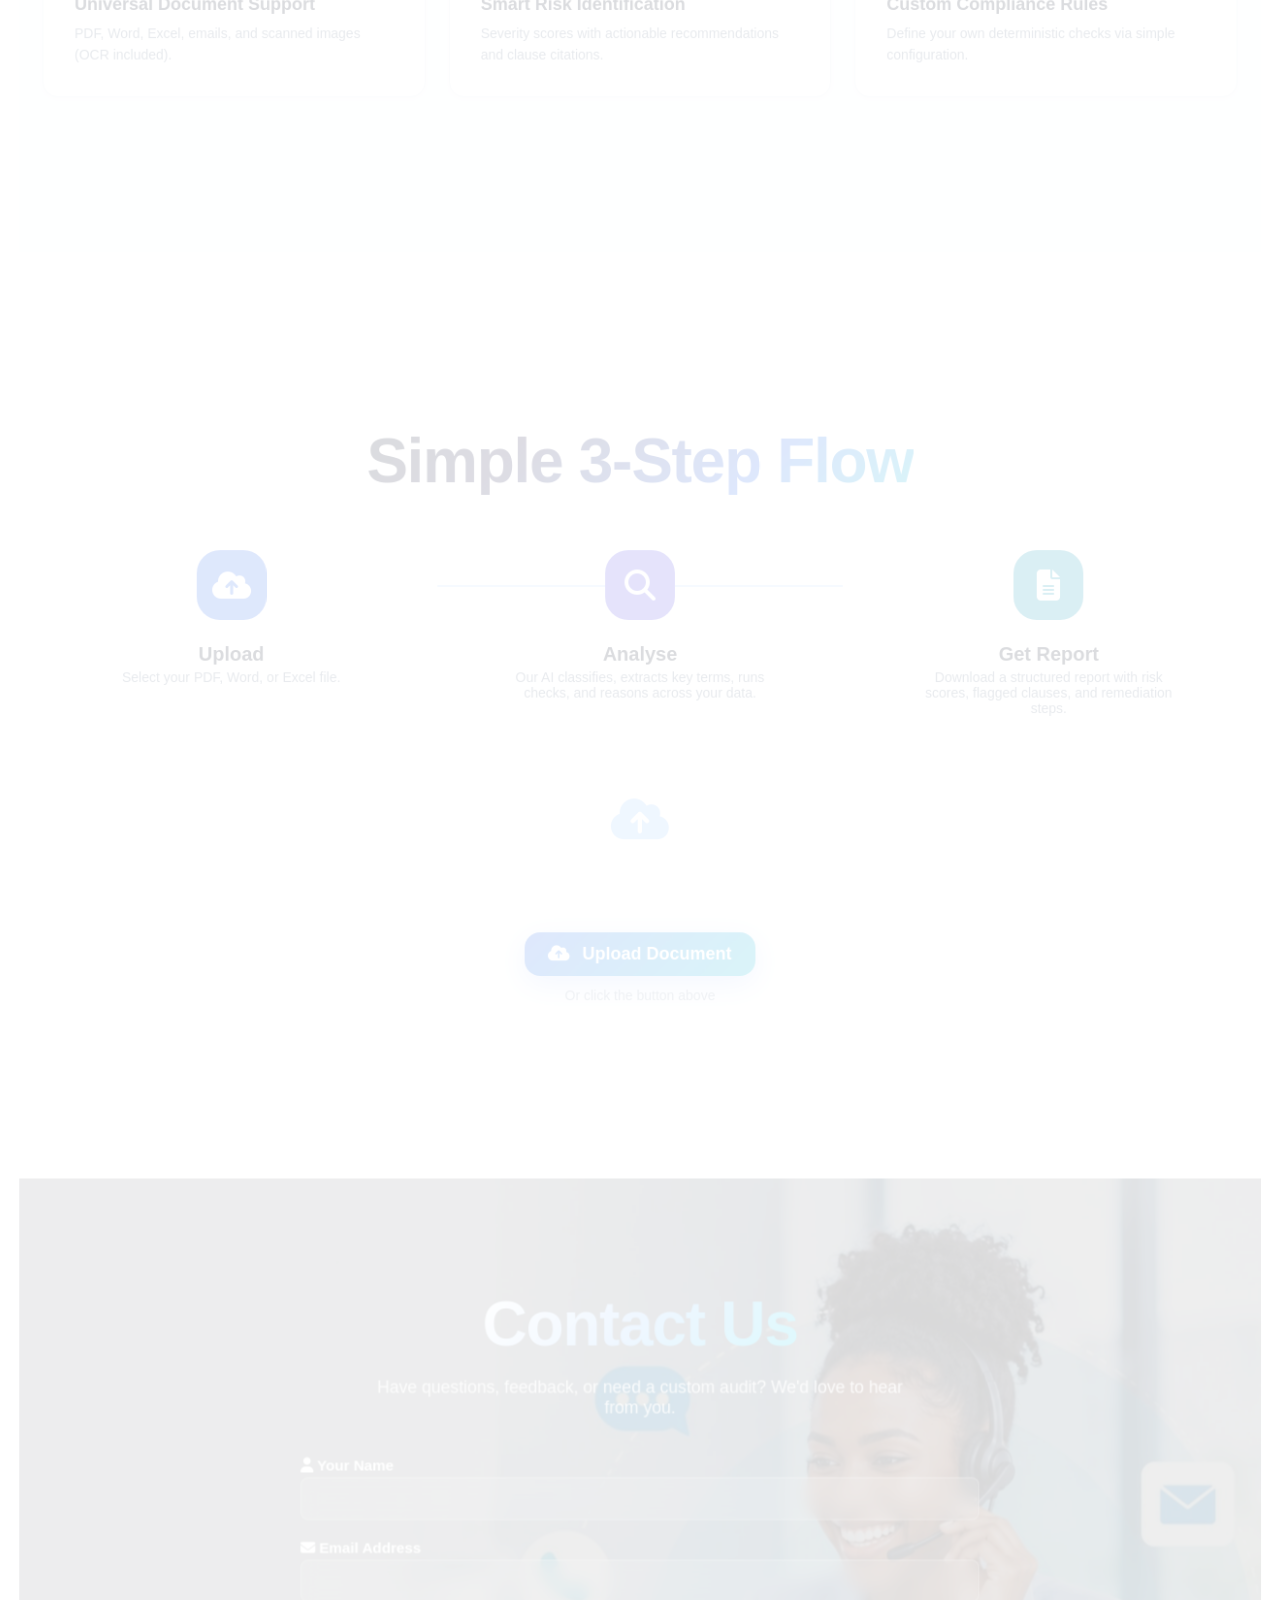
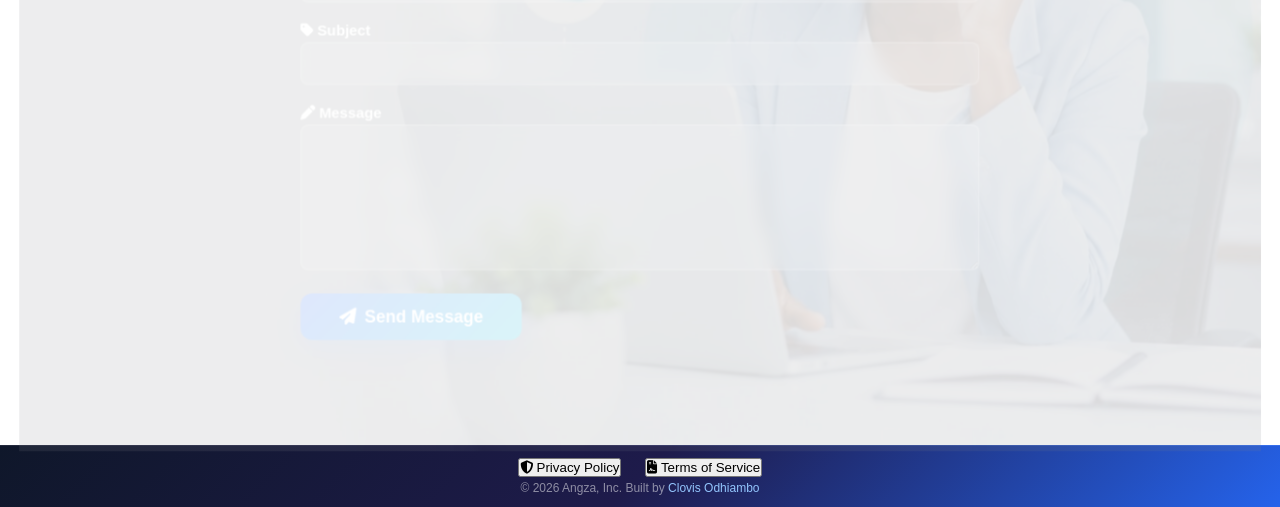
==== commit 5ecb01dd: "Fix Privacy Policy and Terms modals - working version" ====
--- a/frontend/index.html
+++ b/frontend/index.html
@@ -5,18 +5,12 @@
     <meta name="viewport" content="width=device-width, initial-scale=1.0" />
     <meta http-equiv="Content-Security-Policy" content="default-src 'self'; script-src 'self' https://cdnjs.cloudflare.com; style-src 'self' https://cdnjs.cloudflare.com https://cdn.tailwindcss.com; img-src 'self' data:; font-src 'self' https://cdnjs.cloudflare.com; connect-src 'self' https://angza-backend.onrender.com http://localhost:8000;">
     <title>Angza – AI Auditor for Enterprises</title>
-
-    <!-- Favicon -->
     <link rel="icon" href="assets/favicon.ico" type="image/x-icon" />
-
-    <!-- Font Awesome -->
     <link rel="stylesheet" href="https://cdnjs.cloudflare.com/ajax/libs/font-awesome/6.5.0/css/all.min.css" />
-
-    <!-- Main Styles -->
     <link rel="stylesheet" href="css/style.css" />
 
     <style>
-        /* ===== MODALS (Privacy, Terms) ===== */
+        /* ===== MODALS ===== */
         .modal-overlay {
             display: none;
             position: fixed;
@@ -72,20 +66,13 @@
             color: #1E1B4B;
             margin: 1.2rem 0 0.4rem;
         }
-        .modal-box p {
+        .modal-box p, .modal-box li {
             font-size: 0.95rem;
             line-height: 1.6;
             color: #334155;
-            margin-bottom: 0.5rem;
         }
         .modal-box ul {
             padding-left: 1.5rem;
-            color: #334155;
-            font-size: 0.95rem;
-            line-height: 1.6;
-        }
-        .modal-box ul li {
-            margin-bottom: 0.3rem;
         }
         .modal-box .legal-meta {
             color: #64748b;
@@ -118,11 +105,9 @@
                 <img src="assets/logo.png" alt="Angza" />
                 <span class="brand-name">Angza</span>
             </div>
-
             <button class="menu-toggle" id="menuToggle" aria-label="Toggle navigation">
                 <i class="fas fa-bars"></i>
             </button>
-
             <div class="nav-menu" id="navMenu">
                 <button class="nav-link active" data-section="home">Home</button>
                 <button class="nav-link" data-section="features">Features</button>
@@ -138,59 +123,21 @@
             <div class="hero-overlay"></div>
             <div class="hero-content">
                 <div class="text-center">
-                    <h1>
-                        Audit Contracts &amp; Financials <br />
-                        <span class="gradient-text">with AI Precision</span>
-                    </h1>
-                    <p>
-                        Upload hundreds of pages. Get back a structured risk report in seconds.
-                        No hallucinations, no hidden clauses – just actionable insights.
-                    </p>
-
+                    <h1>Audit Contracts &amp; Financials <br /><span class="gradient-text">with AI Precision</span></h1>
+                    <p>Upload hundreds of pages. Get back a structured risk report in seconds.</p>
                     <div class="hero-stats">
-                        <div class="stat-card">
-                            <div class="number">100+</div>
-                            <div class="label">Document types supported</div>
-                        </div>
-                        <div class="stat-card">
-                            <div class="number">70%</div>
-                            <div class="label">Time saved on reviews</div>
-                        </div>
-                        <div class="stat-card">
-                            <div class="number">99.2%</div>
-                            <div class="label">Entity extraction accuracy</div>
-                        </div>
-                        <div class="stat-card">
-                            <div class="number">24/7</div>
-                            <div class="label">Automated compliance monitoring</div>
-                        </div>
+                        <div class="stat-card"><div class="number">100+</div><div class="label">Document types supported</div></div>
+                        <div class="stat-card"><div class="number">70%</div><div class="label">Time saved on reviews</div></div>
+                        <div class="stat-card"><div class="number">99.2%</div><div class="label">Entity extraction accuracy</div></div>
+                        <div class="stat-card"><div class="number">24/7</div><div class="label">Automated compliance monitoring</div></div>
                     </div>
-
                     <div class="testimonials">
-                        <div style="text-align:center; margin-bottom:1.5rem;">
-                            <span style="color:rgba(255,255,255,0.5); font-size:0.8rem; text-transform:uppercase; letter-spacing:0.1em;">What people say</span>
-                        </div>
+                        <div style="text-align:center;margin-bottom:1.5rem;"><span style="color:rgba(255,255,255,0.5);font-size:0.8rem;text-transform:uppercase;letter-spacing:0.1em;">What people say</span></div>
                         <div class="testimonials-grid">
-                            <div class="testimonial-card">
-                                <div class="quote"><i class="fas fa-quote-left"></i> Angza uncovered liability caps we'd missed for years. It's like having a senior counsel on demand.</div>
-                                <div class="author">Kelvin Oluoch</div>
-                                <div class="role">Legal Counsel, Fintech Co.</div>
-                            </div>
-                            <div class="testimonial-card">
-                                <div class="quote"><i class="fas fa-quote-left"></i> I reviewed a 200‑page vendor agreement in under 5 minutes. The risk breakdown was incredibly clear.</div>
-                                <div class="author">Emmanuel Indiazi</div>
-                                <div class="role">CFO, SaaS Startup</div>
-                            </div>
-                            <div class="testimonial-card">
-                                <div class="quote"><i class="fas fa-quote-left"></i> We use Angza for all our NDAs and partnership agreements. It's become our go‑to compliance tool.</div>
-                                <div class="author">Jerry Rawlince</div>
-                                <div class="role">Founder, LegalTech Hub</div>
-                            </div>
-                            <div class="testimonial-card">
-                                <div class="quote"><i class="fas fa-quote-left"></i> The speed and accuracy are unmatched. I can now focus on strategy instead of reading endless fine print.</div>
-                                <div class="author">Vallery Akinyi</div>
-                                <div class="role">Compliance Officer, Enterprise Corp</div>
-                            </div>
+                            <div class="testimonial-card"><div class="quote"><i class="fas fa-quote-left"></i> Angza uncovered liability caps we'd missed for years.</div><div class="author">Kelvin Oluoch</div><div class="role">Legal Counsel, Fintech Co.</div></div>
+                            <div class="testimonial-card"><div class="quote"><i class="fas fa-quote-left"></i> Reviewed a 200‑page agreement in under 5 minutes.</div><div class="author">Emmanuel Indiazi</div><div class="role">CFO, SaaS Startup</div></div>
+                            <div class="testimonial-card"><div class="quote"><i class="fas fa-quote-left"></i> Our go‑to compliance tool for NDAs and partnerships.</div><div class="author">Jerry Rawlince</div><div class="role">Founder, LegalTech Hub</div></div>
+                            <div class="testimonial-card"><div class="quote"><i class="fas fa-quote-left"></i> Unmatched speed and accuracy – I focus on strategy now.</div><div class="author">Vallery Akinyi</div><div class="role">Compliance Officer, Enterprise Corp</div></div>
                         </div>
                     </div>
                 </div>
@@ -201,47 +148,14 @@
     <!-- ========== FEATURES ========== -->
     <section id="features" class="page features-section">
         <div class="container">
-            <div class="text-center">
-                <h2 class="section-title-hero">Why Angza?</h2>
-                <p class="section-subtitle">Illuminate the fine print. Secure your contracts.</p>
-            </div>
-
+            <div class="text-center"><h2 class="section-title-hero">Why Angza?</h2><p class="section-subtitle">Illuminate the fine print. Secure your contracts.</p></div>
             <div class="features-grid">
-                <div class="feature-card">
-                    <div class="feature-icon blue"><i class="fas fa-expand"></i></div>
-                    <h3>Unlimited Document Length</h3>
-                    <p>Review entire contracts, annual reports, or codebases of any size. Our intelligent system processes everything without truncation or summarisation.</p>
-                </div>
-
-                <div class="feature-card">
-                    <div class="feature-icon indigo"><i class="fas fa-robot"></i></div>
-                    <h3>Multi-Stage AI Analysis</h3>
-                    <p>Classify, extract, cross-reference, and flag risks using a specialised pipeline – ensuring each document type gets the tailored analysis it deserves.</p>
-                </div>
-
-                <div class="feature-card">
-                    <div class="feature-icon emerald"><i class="fas fa-shield"></i></div>
-                    <h3>Enterprise-Grade Security</h3>
-                    <p>SOC-2 ready, on-premise deployment available, and zero data retention policies – your documents stay confidential and protected.</p>
-                </div>
-
-                <div class="feature-card">
-                    <div class="feature-icon purple"><i class="fas fa-file-pdf"></i></div>
-                    <h3>Universal Document Support</h3>
-                    <p>PDF, Word, Excel, emails, and scanned images (OCR included). One unified pipeline for all your documents.</p>
-                </div>
-
-                <div class="feature-card">
-                    <div class="feature-icon rose"><i class="fas fa-flag"></i></div>
-                    <h3>Smart Risk Identification</h3>
-                    <p>Each finding gets a severity score with clear, actionable recommendations and precise clause citations for full transparency.</p>
-                </div>
-
-                <div class="feature-card">
-                    <div class="feature-icon amber"><i class="fas fa-sliders-h"></i></div>
-                    <h3>Custom Compliance Rules</h3>
-                    <p>Define your own deterministic checks (e.g., cap limits, currency thresholds) via simple configuration – no coding required.</p>
-                </div>
+                <div class="feature-card"><div class="feature-icon blue"><i class="fas fa-expand"></i></div><h3>Unlimited Document Length</h3><p>Review entire contracts, annual reports, or codebases of any size.</p></div>
+                <div class="feature-card"><div class="feature-icon indigo"><i class="fas fa-robot"></i></div><h3>Multi-Stage AI Analysis</h3><p>Classify, extract, cross-reference, and flag risks using a specialised pipeline.</p></div>
+                <div class="feature-card"><div class="feature-icon emerald"><i class="fas fa-shield"></i></div><h3>Enterprise-Grade Security</h3><p>SOC-2 ready, on-premise deployment, zero data retention.</p></div>
+                <div class="feature-card"><div class="feature-icon purple"><i class="fas fa-file-pdf"></i></div><h3>Universal Document Support</h3><p>PDF, Word, Excel, emails, and scanned images (OCR included).</p></div>
+                <div class="feature-card"><div class="feature-icon rose"><i class="fas fa-flag"></i></div><h3>Smart Risk Identification</h3><p>Severity scores with actionable recommendations and clause citations.</p></div>
+                <div class="feature-card"><div class="feature-icon amber"><i class="fas fa-sliders-h"></i></div><h3>Custom Compliance Rules</h3><p>Define your own deterministic checks via simple configuration.</p></div>
             </div>
         </div>
     </section>
@@ -249,75 +163,22 @@
     <!-- ========== HOW IT WORKS ========== -->
     <section id="how-it-works" class="page how-section">
         <div class="container">
-            <div class="text-center">
-                <h2 class="section-title-hero">Simple 3‑Step Flow</h2>
-            </div>
-
+            <div class="text-center"><h2 class="section-title-hero">Simple 3‑Step Flow</h2></div>
             <div class="steps-grid">
                 <div class="step-connector"></div>
-
-                <div class="step-item">
-                    <div class="step-icon upload"><i class="fas fa-cloud-upload-alt"></i></div>
-                    <h3>Upload</h3>
-                    <p>Select your PDF, Word, or Excel file.</p>
-                </div>
-
-                <div class="step-item">
-                    <div class="step-icon analyse"><i class="fas fa-search"></i></div>
-                    <h3>Analyse</h3>
-                    <p>Our AI classifies, extracts key terms, runs checks, and performs deep reasoning across all your data.</p>
-                </div>
-
-                <div class="step-item">
-                    <div class="step-icon report"><i class="fas fa-file-alt"></i></div>
-                    <h3>Get Report</h3>
-                    <p>Download a structured report with risk scores, flagged clauses, and remediation steps.</p>
-                </div>
-            </div>
-
+                <div class="step-item"><div class="step-icon upload"><i class="fas fa-cloud-upload-alt"></i></div><h3>Upload</h3><p>Select your PDF, Word, or Excel file.</p></div>
+                <div class="step-item"><div class="step-icon analyse"><i class="fas fa-search"></i></div><h3>Analyse</h3><p>Our AI classifies, extracts key terms, runs checks, and reasons across your data.</p></div>
+                <div class="step-item"><div class="step-icon report"><i class="fas fa-file-alt"></i></div><h3>Get Report</h3><p>Download a structured report with risk scores, flagged clauses, and remediation steps.</p></div>
+            </div>
             <div class="upload-area">
-                <div class="drop-zone" id="dropZone">
-                    <i class="fas fa-cloud-upload-alt"></i>
-                    <p>Drop your document here, or click to browse</p>
-                    <span class="drop-hint">Supports PDF, Word, Excel, TXT</span>
-                </div>
-
+                <div class="drop-zone" id="dropZone"><i class="fas fa-cloud-upload-alt"></i><p>Drop your document here, or click to browse</p><span class="drop-hint">Supports PDF, Word, Excel, TXT</span></div>
                 <input type="file" id="fileInput" class="hidden" accept=".pdf,.doc,.docx,.xls,.xlsx,.txt" />
-
-                <div class="upload-preview" id="uploadPreview">
-                    <i class="fas fa-file file-icon"></i>
-                    <span class="file-name" id="fileName">file.pdf</span>
-                    <span class="file-size" id="fileSize">12.4 KB</span>
-                    <button class="file-remove" id="fileRemove"><i class="fas fa-times"></i></button>
-                </div>
-
-                <button id="uploadBtn" class="btn-upload" style="margin-top:0.5rem;">
-                    <i class="fas fa-cloud-upload-alt"></i> Upload Document
-                </button>
+                <div class="upload-preview" id="uploadPreview"><i class="fas fa-file file-icon"></i><span class="file-name" id="fileName">file.pdf</span><span class="file-size" id="fileSize">12.4 KB</span><button class="file-remove" id="fileRemove"><i class="fas fa-times"></i></button></div>
+                <button id="uploadBtn" class="btn-upload" style="margin-top:0.5rem;"><i class="fas fa-cloud-upload-alt"></i> Upload Document</button>
                 <p class="upload-hint">Or click the button above</p>
-
-                <div id="loading">
-                    <div class="spinner"></div>
-                    <p>Analysing your document...</p>
-                </div>
-
+                <div id="loading"><div class="spinner"></div><p>Analysing your document...</p></div>
                 <div id="results"></div>
-
-                <div id="downloadSection">
-                    <h4><i class="fas fa-download"></i> Download Report</h4>
-                    <div class="download-buttons">
-                        <button id="downloadPdf" class="btn-download pdf">
-                            <i class="fas fa-file-pdf"></i> PDF
-                        </button>
-                        <button id="downloadExcel" class="btn-download excel">
-                            <i class="fas fa-file-excel"></i> Excel
-                        </button>
-                        <button id="downloadJson" class="btn-download json">
-                            <i class="fas fa-file-code"></i> JSON
-                        </button>
-                    </div>
-                    <p>Download the audit report in your preferred format.</p>
-                </div>
+                <div id="downloadSection"><h4><i class="fas fa-download"></i> Download Report</h4><div class="download-buttons"><button id="downloadPdf" class="btn-download pdf"><i class="fas fa-file-pdf"></i> PDF</button><button id="downloadExcel" class="btn-download excel"><i class="fas fa-file-excel"></i> Excel</button><button id="downloadJson" class="btn-download json"><i class="fas fa-file-code"></i> JSON</button></div><p>Download the audit report in your preferred format.</p></div>
             </div>
         </div>
     </section>
@@ -326,45 +187,18 @@
     <section id="contact" class="page contact-section">
         <div class="contact-overlay"></div>
         <div class="container">
-            <div class="text-center">
-                <h2 class="section-title-hero">Contact Us</h2>
-                <p class="section-subtitle">Have questions, feedback, or need a custom audit? We'd love to hear from you.</p>
-            </div>
-
-            <form class="contact-form" 
-                  action="https://api.staticforms.dev/submit" 
-                  method="post"
-                  id="contactForm">
-
+            <div class="text-center"><h2 class="section-title-hero">Contact Us</h2><p class="section-subtitle">Have questions, feedback, or need a custom audit? We'd love to hear from you.</p></div>
+            <form class="contact-form" action="https://api.staticforms.dev/submit" method="post" id="contactForm">
                 <input type="hidden" name="apiKey" value="sf_dfdd7993f0b99fbdbc81967e">
                 <input type="hidden" name="redirectTo" value="">
-
-                <label for="name"><i class="fas fa-user"></i> Your Name</label>
-                <input type="text" id="name" name="name" required />
-
-                <label for="email"><i class="fas fa-envelope"></i> Email Address</label>
-                <input type="email" id="email" name="email" required />
-
-                <label for="subject"><i class="fas fa-tag"></i> Subject</label>
-                <input type="text" id="subject" name="subject" />
-
-                <label for="message"><i class="fas fa-pen"></i> Message</label>
-                <textarea id="message" name="message" required></textarea>
-
-                <button type="submit" class="btn-submit" id="submitBtn">
-                    <i class="fas fa-paper-plane"></i> Send Message
-                </button>
+                <label for="name"><i class="fas fa-user"></i> Your Name</label><input type="text" id="name" name="name" required />
+                <label for="email"><i class="fas fa-envelope"></i> Email Address</label><input type="email" id="email" name="email" required />
+                <label for="subject"><i class="fas fa-tag"></i> Subject</label><input type="text" id="subject" name="subject" />
+                <label for="message"><i class="fas fa-pen"></i> Message</label><textarea id="message" name="message" required></textarea>
+                <button type="submit" class="btn-submit" id="submitBtn"><i class="fas fa-paper-plane"></i> Send Message</button>
             </form>
-
-            <div id="formSuccess" class="form-success">
-                <i class="fas fa-check-circle"></i>
-                Thank you! Your message has been sent. We'll get back to you soon.
-            </div>
-
-            <div id="formError" class="form-error">
-                <i class="fas fa-exclamation-circle"></i>
-                Something went wrong. Please try again or contact us directly at <strong>clovisodhiambo44@gmail.com</strong>.
-            </div>
+            <div id="formSuccess" class="form-success"><i class="fas fa-check-circle"></i> Thank you! Your message has been sent.</div>
+            <div id="formError" class="form-error"><i class="fas fa-exclamation-circle"></i> Something went wrong. Please try again.</div>
         </div>
     </section>
 
@@ -374,9 +208,7 @@
             <button class="nav-link-footer" id="privacyLink"><i class="fas fa-shield-alt"></i> Privacy Policy</button>
             <button class="nav-link-footer" id="termsLink"><i class="fas fa-file-contract"></i> Terms of Service</button>
         </div>
-        <div class="footer-copy">
-            &copy; 2026 Angza, Inc. Built by <span class="highlight">Clovis Odhiambo</span>
-        </div>
+        <div class="footer-copy">&copy; 2026 Angza, Inc. Built by <span class="highlight">Clovis Odhiambo</span></div>
     </footer>
 
     <!-- ========== PRIVACY POLICY MODAL ========== -->
@@ -386,39 +218,13 @@
             <h2><i class="fas fa-shield-alt"></i> Privacy Policy</h2>
             <p class="legal-meta"><strong>Last updated:</strong> August 2026</p>
             <p>Angza ("we", "our", "us") respects your privacy. This policy explains how we handle your data.</p>
-
             <h3>Data We Collect</h3>
-            <ul>
-                <li><strong>Uploaded Documents:</strong> We process the content of your documents in memory to generate audit reports. We do <strong>not</strong> store them permanently. They are deleted immediately after the audit is completed.</li>
-                <li><strong>Contact Information:</strong> If you use the contact form, we collect your name, email, and message solely to respond to your inquiry. We do not use this information for marketing without your explicit consent.</li>
-            </ul>
-
+            <ul><li><strong>Uploaded Documents:</strong> We process the content of your documents in memory to generate audit reports. We do <strong>not</strong> store them permanently. They are deleted immediately after the audit is completed.</li><li><strong>Contact Information:</strong> If you use the contact form, we collect your name, email, and message solely to respond to your inquiry.</li></ul>
             <h3>How We Use Your Data</h3>
-            <ul>
-                <li>To provide and improve the audit service.</li>
-                <li>To respond to your messages and support requests.</li>
-                <li>To monitor usage and prevent abuse (e.g., rate limiting).</li>
-            </ul>
-
-            <h3>Data Sharing</h3>
-            <p>We do <strong>not</strong> share your personal data or document content with third parties, except as required by law or to protect our legal rights.</p>
-
-            <h3>Data Retention</h3>
-            <ul>
-                <li>Uploaded documents are <strong>deleted immediately</strong> after the audit.</li>
-                <li>Contact form submissions are retained for up to 30 days for record‑keeping and then deleted.</li>
-            </ul>
-
-            <h3>Your Rights</h3>
-            <ul>
-                <li>You may request access to the data we hold about you.</li>
-                <li>You may ask us to correct or delete your personal data.</li>
-                <li>You may withdraw consent for processing at any time.</li>
-            </ul>
-            <p>To exercise these rights, contact us at <strong>clovisodhiambo44@gmail.com</strong>.</p>
-
-            <h3>Cookies</h3>
-            <p>We use a simple cookie to remember your consent preference. No tracking cookies are used.</p>
+            <ul><li>To provide and improve the audit service.</li><li>To respond to your messages and support requests.</li><li>To monitor usage and prevent abuse.</li></ul>
+            <h3>Data Sharing</h3><p>We do <strong>not</strong> share your personal data or document content with third parties, except as required by law.</p>
+            <h3>Data Retention</h3><ul><li>Uploaded documents are <strong>deleted immediately</strong> after the audit.</li><li>Contact form submissions are retained for up to 30 days and then deleted.</li></ul>
+            <h3>Your Rights</h3><ul><li>Request access to your data.</li><li>Ask us to correct or delete your personal data.</li><li>Withdraw consent at any time.</li></ul><p>Contact: <strong>clovisodhiambo44@gmail.com</strong></p>
         </div>
     </div>
 
@@ -429,45 +235,21 @@
             <h2><i class="fas fa-file-contract"></i> Terms of Service</h2>
             <p class="legal-meta"><strong>Last updated:</strong> August 2026</p>
             <p>By using Angza ("we", "our", "us"), you agree to the following terms.</p>
-
-            <h3>Acceptance of Terms</h3>
-            <p>By accessing or using our service, you agree to be bound by these terms. If you disagree, you must not use the service.</p>
-
-            <h3>Description of Service</h3>
-            <p>Angza provides an AI‑powered contract and financial document auditing tool. We generate risk reports based on the content you upload. The service is provided "as is" and is intended for informational purposes only — it does not constitute legal advice.</p>
-
-            <h3>User Responsibilities</h3>
-            <ul>
-                <li>You are solely responsible for the content you upload and its legality.</li>
-                <li>You must not upload any harmful, illegal, or infringing content.</li>
-                <li>You agree not to misuse, reverse‑engineer, or attempt to exploit the service.</li>
-                <li>You are responsible for maintaining the confidentiality of your account (if any).</li>
-            </ul>
-
-            <h3>Disclaimer of Warranties</h3>
-            <p>The service is provided "as is" and "as available" without warranties of any kind. We do not guarantee that the audit results are error‑free, complete, or suitable for your specific needs. You assume all risk associated with using the service.</p>
-
-            <h3>Limitation of Liability</h3>
-            <p>In no event shall Angza be liable for any indirect, incidental, special, or consequential damages arising from your use of the service, including but not limited to loss of data, revenue, or goodwill.</p>
-
-            <h3>Changes to Terms</h3>
-            <p>We reserve the right to update these terms at any time. Continued use after changes constitutes acceptance of the new terms.</p>
-
-            <h3>Governing Law</h3>
-            <p>These terms shall be governed by and construed in accordance with the laws of Kenya, without regard to its conflict of law provisions.</p>
-
-            <h3>Contact</h3>
-            <p>For questions about these terms, contact us at <strong>clovisodhiambo44@gmail.com</strong>.</p>
+            <h3>Acceptance of Terms</h3><p>By accessing or using our service, you agree to be bound by these terms.</p>
+            <h3>Description of Service</h3><p>Angza provides an AI‑powered contract and financial document auditing tool. The service is provided "as is" and does not constitute legal advice.</p>
+            <h3>User Responsibilities</h3><ul><li>You are responsible for the content you upload.</li><li>You must not upload illegal or harmful content.</li><li>You agree not to misuse the service.</li></ul>
+            <h3>Disclaimer of Warranties</h3><p>The service is provided "as is". We do not guarantee error‑free results.</p>
+            <h3>Limitation of Liability</h3><p>Angza is not liable for indirect, incidental, or consequential damages.</p>
+            <h3>Changes to Terms</h3><p>We may update these terms at any time. Continued use constitutes acceptance.</p><p>Contact: <strong>clovisodhiambo44@gmail.com</strong></p>
         </div>
     </div>
 
     <!-- ========== COOKIE BANNER ========== -->
     <div class="cookie-banner" id="cookieBanner">
-        <p><i class="fas fa-cookie-bite"></i> We use cookies to improve your experience. By using our site, you accept our use of cookies.</p>
+        <p><i class="fas fa-cookie-bite"></i> We use cookies to improve your experience.</p>
         <button class="btn-cookie" id="cookieAccept">Accept</button>
     </div>
 
-    <!-- ========== JAVASCRIPT ========== -->
     <script src="js/app.js"></script>
     <script>
         // ---- Contact Form ----
@@ -478,26 +260,23 @@
             btn.innerHTML = '<span class="spinner-small"></span> Sending...';
             const form = this;
             const formData = new FormData(form);
-            fetch(form.action, {
-                method: 'POST',
-                body: formData
-            })
-            .then(response => response.json())
-            .then(data => {
-                if (data.success) {
-                    document.getElementById('formSuccess').classList.add('show');
-                    form.reset();
-                } else {
+            fetch(form.action, { method: 'POST', body: formData })
+                .then(response => response.json())
+                .then(data => {
+                    if (data.success) {
+                        document.getElementById('formSuccess').classList.add('show');
+                        form.reset();
+                    } else {
+                        document.getElementById('formError').classList.add('show');
+                    }
+                })
+                .catch(() => {
                     document.getElementById('formError').classList.add('show');
-                }
-            })
-            .catch(() => {
-                document.getElementById('formError').classList.add('show');
-            })
-            .finally(() => {
-                btn.disabled = false;
-                btn.innerHTML = '<i class="fas fa-paper-plane"></i> Send Message';
-            });
+                })
+                .finally(() => {
+                    btn.disabled = false;
+                    btn.innerHTML = '<i class="fas fa-paper-plane"></i> Send Message';
+                });
         });
 
         // ---- Modal controls ----
@@ -524,12 +303,9 @@
             closeModal('termsModal');
         });
 
-        // Close modals on background click
         document.querySelectorAll('.modal-overlay').forEach(function(overlay) {
             overlay.addEventListener('click', function(e) {
-                if (e.target === this) {
-                    this.classList.remove('active');
-                }
+                if (e.target === this) this.classList.remove('active');
             });
         });
 
@@ -615,25 +391,19 @@
             e.stopPropagation();
             navMenu.classList.toggle('active');
             const icon = this.querySelector('i');
-            if (navMenu.classList.contains('active')) {
-                icon.className = 'fas fa-times';
-            } else {
-                icon.className = 'fas fa-bars';
-            }
+            icon.className = navMenu.classList.contains('active') ? 'fas fa-times' : 'fas fa-bars';
         });
         document.querySelectorAll('.nav-link').forEach(function(link) {
             link.addEventListener('click', function() {
                 navMenu.classList.remove('active');
-                const icon = menuToggle.querySelector('i');
-                icon.className = 'fas fa-bars';
+                menuToggle.querySelector('i').className = 'fas fa-bars';
             });
         });
         document.addEventListener('click', function(event) {
             const isClickInside = navMenu.contains(event.target) || menuToggle.contains(event.target);
             if (!isClickInside && navMenu.classList.contains('active')) {
                 navMenu.classList.remove('active');
-                const icon = menuToggle.querySelector('i');
-                icon.className = 'fas fa-bars';
+                menuToggle.querySelector('i').className = 'fas fa-bars';
             }
         });
     </script>
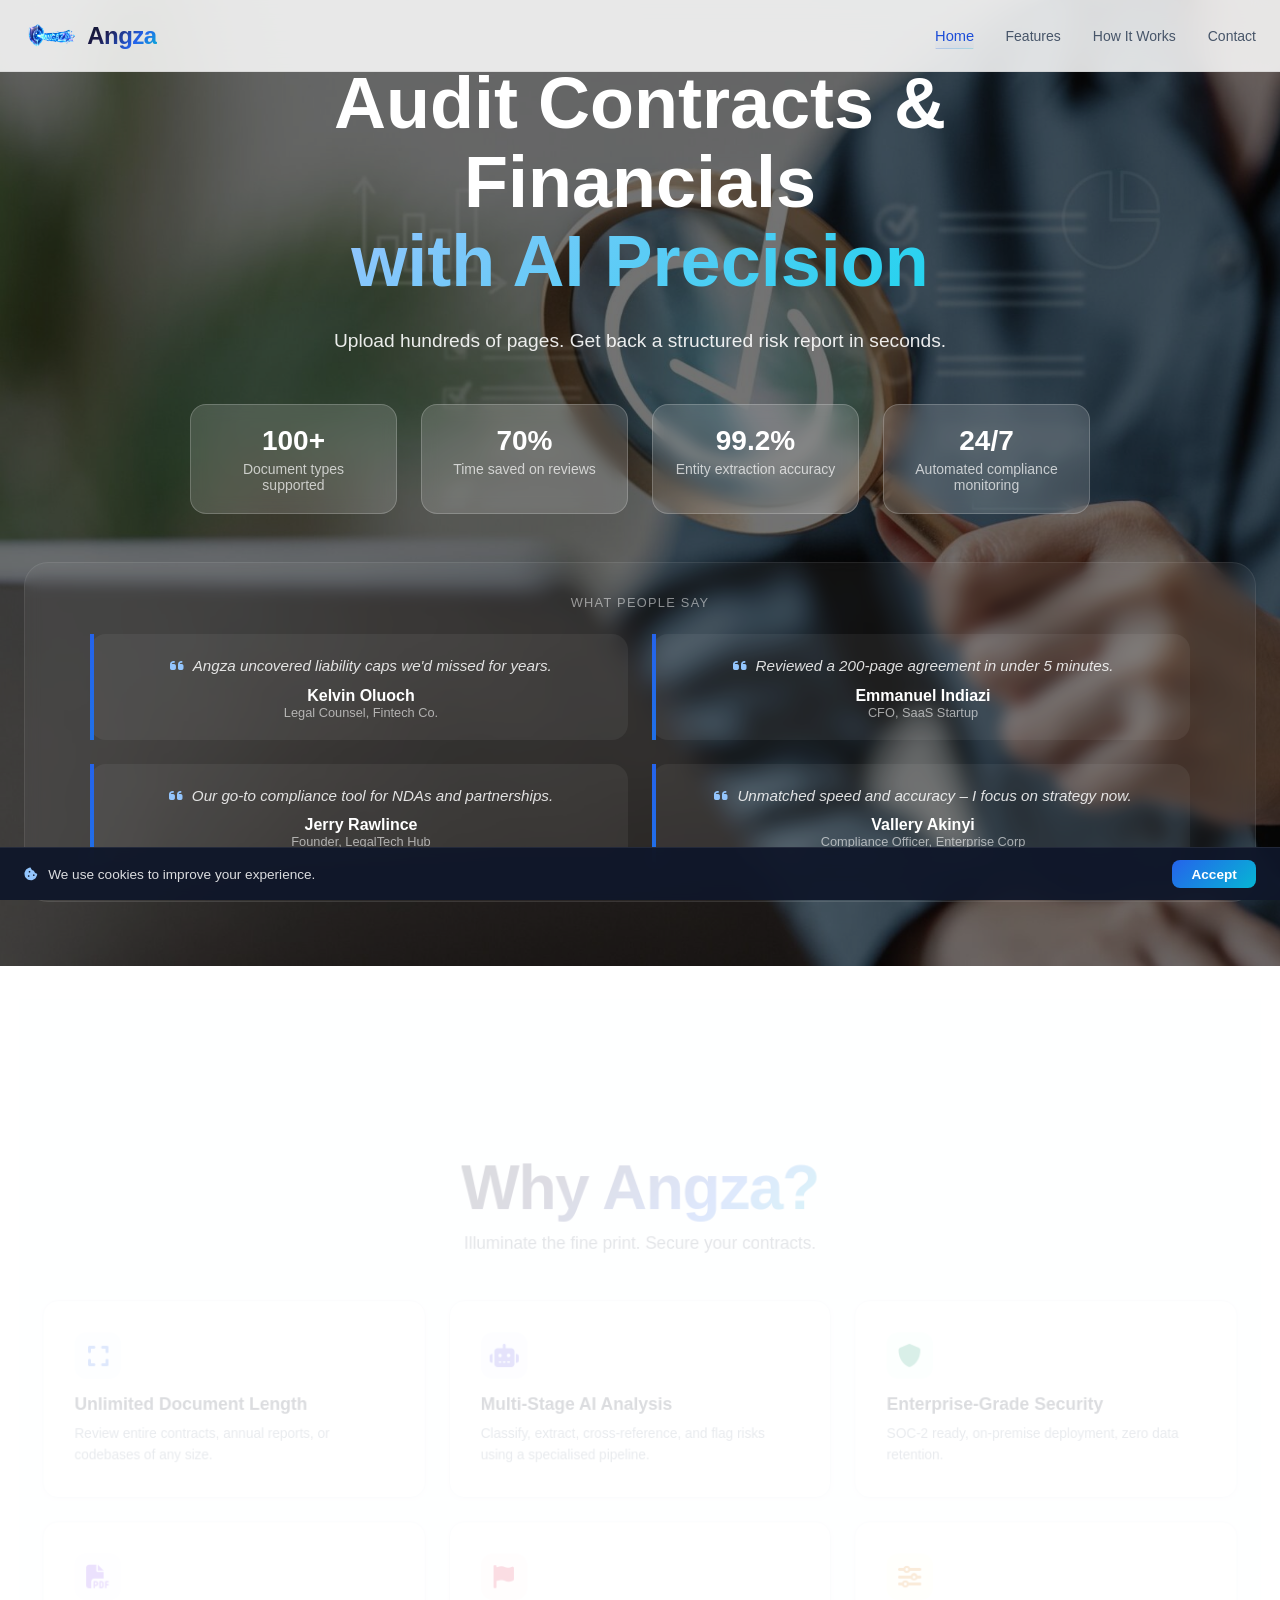
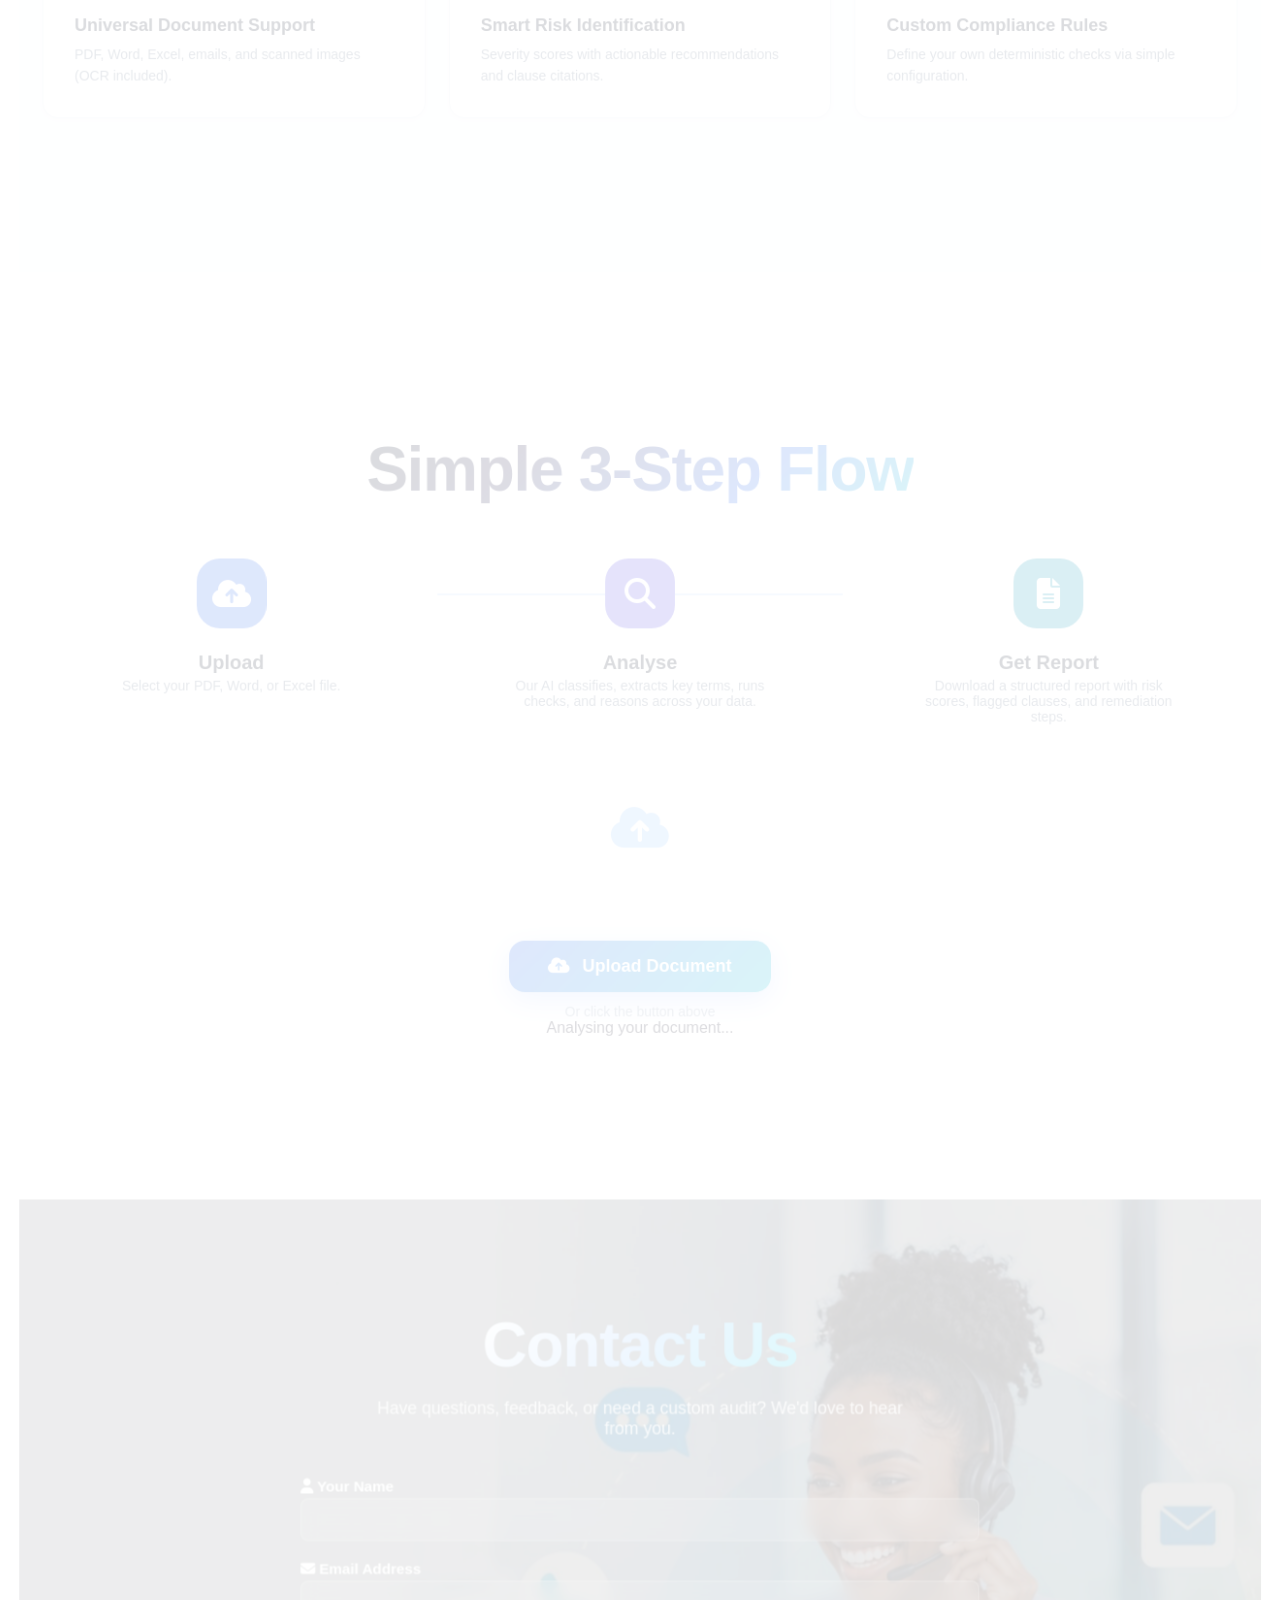
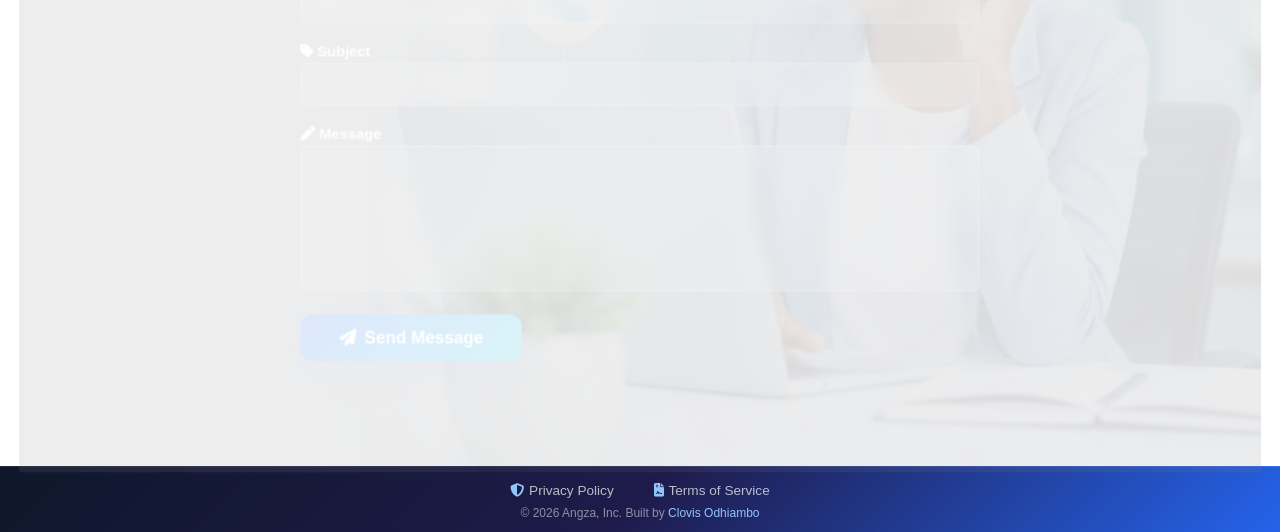
==== commit 713f9c4a: "Separate HTML, CSS, JS: move all styles to style.css and scripts to app.js" ====
--- a/frontend/index.html
+++ b/frontend/index.html
@@ -8,93 +8,6 @@
     <link rel="icon" href="assets/favicon.ico" type="image/x-icon" />
     <link rel="stylesheet" href="https://cdnjs.cloudflare.com/ajax/libs/font-awesome/6.5.0/css/all.min.css" />
     <link rel="stylesheet" href="css/style.css" />
-
-    <style>
-        /* ===== MODALS ===== */
-        .modal-overlay {
-            display: none;
-            position: fixed;
-            inset: 0;
-            background: rgba(0,0,0,0.6);
-            backdrop-filter: blur(4px);
-            z-index: 10000;
-            align-items: center;
-            justify-content: center;
-            padding: 1.5rem;
-        }
-        .modal-overlay.active {
-            display: flex;
-        }
-        .modal-box {
-            background: #ffffff;
-            max-width: 700px;
-            width: 100%;
-            max-height: 90vh;
-            overflow-y: auto;
-            border-radius: 1rem;
-            padding: 2rem;
-            position: relative;
-            box-shadow: 0 25px 60px rgba(0,0,0,0.4);
-        }
-        .modal-box .modal-close {
-            position: absolute;
-            top: 1rem;
-            right: 1.2rem;
-            background: none;
-            border: none;
-            font-size: 1.5rem;
-            cursor: pointer;
-            color: #64748b;
-            transition: color 0.3s;
-        }
-        .modal-box .modal-close:hover {
-            color: #0f172a;
-        }
-        .modal-box h2 {
-            font-size: 1.8rem;
-            font-weight: 700;
-            color: #0f172a;
-            margin-bottom: 1rem;
-            background: linear-gradient(135deg, #0f172a 0%, #1E1B4B 30%, #2563EB 70%, #06B6D4 100%);
-            -webkit-background-clip: text;
-            -webkit-text-fill-color: transparent;
-            background-clip: text;
-        }
-        .modal-box h3 {
-            font-size: 1.1rem;
-            font-weight: 600;
-            color: #1E1B4B;
-            margin: 1.2rem 0 0.4rem;
-        }
-        .modal-box p, .modal-box li {
-            font-size: 0.95rem;
-            line-height: 1.6;
-            color: #334155;
-        }
-        .modal-box ul {
-            padding-left: 1.5rem;
-        }
-        .modal-box .legal-meta {
-            color: #64748b;
-            font-size: 0.9rem;
-            margin-bottom: 1.5rem;
-        }
-        .nav-link-footer {
-            background: none;
-            border: none;
-            color: rgba(255,255,255,0.7);
-            font-size: 0.8rem;
-            cursor: pointer;
-            display: inline-flex;
-            align-items: center;
-            gap: 0.3rem;
-            transition: color 0.3s;
-            font-family: inherit;
-        }
-        .nav-link-footer:hover {
-            color: #93C5FD;
-        }
-    </style>
 </head>
 <body>
 
@@ -132,12 +45,28 @@
                         <div class="stat-card"><div class="number">24/7</div><div class="label">Automated compliance monitoring</div></div>
                     </div>
                     <div class="testimonials">
-                        <div style="text-align:center;margin-bottom:1.5rem;"><span style="color:rgba(255,255,255,0.5);font-size:0.8rem;text-transform:uppercase;letter-spacing:0.1em;">What people say</span></div>
+                        <div class="testimonials-header">What people say</div>
                         <div class="testimonials-grid">
-                            <div class="testimonial-card"><div class="quote"><i class="fas fa-quote-left"></i> Angza uncovered liability caps we'd missed for years.</div><div class="author">Kelvin Oluoch</div><div class="role">Legal Counsel, Fintech Co.</div></div>
-                            <div class="testimonial-card"><div class="quote"><i class="fas fa-quote-left"></i> Reviewed a 200‑page agreement in under 5 minutes.</div><div class="author">Emmanuel Indiazi</div><div class="role">CFO, SaaS Startup</div></div>
-                            <div class="testimonial-card"><div class="quote"><i class="fas fa-quote-left"></i> Our go‑to compliance tool for NDAs and partnerships.</div><div class="author">Jerry Rawlince</div><div class="role">Founder, LegalTech Hub</div></div>
-                            <div class="testimonial-card"><div class="quote"><i class="fas fa-quote-left"></i> Unmatched speed and accuracy – I focus on strategy now.</div><div class="author">Vallery Akinyi</div><div class="role">Compliance Officer, Enterprise Corp</div></div>
+                            <div class="testimonial-card">
+                                <div class="quote"><i class="fas fa-quote-left"></i> Angza uncovered liability caps we'd missed for years.</div>
+                                <div class="author">Kelvin Oluoch</div>
+                                <div class="role">Legal Counsel, Fintech Co.</div>
+                            </div>
+                            <div class="testimonial-card">
+                                <div class="quote"><i class="fas fa-quote-left"></i> Reviewed a 200‑page agreement in under 5 minutes.</div>
+                                <div class="author">Emmanuel Indiazi</div>
+                                <div class="role">CFO, SaaS Startup</div>
+                            </div>
+                            <div class="testimonial-card">
+                                <div class="quote"><i class="fas fa-quote-left"></i> Our go‑to compliance tool for NDAs and partnerships.</div>
+                                <div class="author">Jerry Rawlince</div>
+                                <div class="role">Founder, LegalTech Hub</div>
+                            </div>
+                            <div class="testimonial-card">
+                                <div class="quote"><i class="fas fa-quote-left"></i> Unmatched speed and accuracy – I focus on strategy now.</div>
+                                <div class="author">Vallery Akinyi</div>
+                                <div class="role">Compliance Officer, Enterprise Corp</div>
+                            </div>
                         </div>
                     </div>
                 </div>
@@ -219,12 +148,30 @@
             <p class="legal-meta"><strong>Last updated:</strong> August 2026</p>
             <p>Angza ("we", "our", "us") respects your privacy. This policy explains how we handle your data.</p>
             <h3>Data We Collect</h3>
-            <ul><li><strong>Uploaded Documents:</strong> We process the content of your documents in memory to generate audit reports. We do <strong>not</strong> store them permanently. They are deleted immediately after the audit is completed.</li><li><strong>Contact Information:</strong> If you use the contact form, we collect your name, email, and message solely to respond to your inquiry.</li></ul>
+            <ul>
+                <li><strong>Uploaded Documents:</strong> We process the content of your documents in memory to generate audit reports. We do <strong>not</strong> store them permanently. They are deleted immediately after the audit is completed.</li>
+                <li><strong>Contact Information:</strong> If you use the contact form, we collect your name, email, and message solely to respond to your inquiry.</li>
+            </ul>
             <h3>How We Use Your Data</h3>
-            <ul><li>To provide and improve the audit service.</li><li>To respond to your messages and support requests.</li><li>To monitor usage and prevent abuse.</li></ul>
-            <h3>Data Sharing</h3><p>We do <strong>not</strong> share your personal data or document content with third parties, except as required by law.</p>
-            <h3>Data Retention</h3><ul><li>Uploaded documents are <strong>deleted immediately</strong> after the audit.</li><li>Contact form submissions are retained for up to 30 days and then deleted.</li></ul>
-            <h3>Your Rights</h3><ul><li>Request access to your data.</li><li>Ask us to correct or delete your personal data.</li><li>Withdraw consent at any time.</li></ul><p>Contact: <strong>clovisodhiambo44@gmail.com</strong></p>
+            <ul>
+                <li>To provide and improve the audit service.</li>
+                <li>To respond to your messages and support requests.</li>
+                <li>To monitor usage and prevent abuse.</li>
+            </ul>
+            <h3>Data Sharing</h3>
+            <p>We do <strong>not</strong> share your personal data or document content with third parties, except as required by law.</p>
+            <h3>Data Retention</h3>
+            <ul>
+                <li>Uploaded documents are <strong>deleted immediately</strong> after the audit.</li>
+                <li>Contact form submissions are retained for up to 30 days and then deleted.</li>
+            </ul>
+            <h3>Your Rights</h3>
+            <ul>
+                <li>Request access to your data.</li>
+                <li>Ask us to correct or delete your personal data.</li>
+                <li>Withdraw consent at any time.</li>
+            </ul>
+            <p>Contact: <strong>clovisodhiambo44@gmail.com</strong></p>
         </div>
     </div>
 
@@ -235,12 +182,23 @@
             <h2><i class="fas fa-file-contract"></i> Terms of Service</h2>
             <p class="legal-meta"><strong>Last updated:</strong> August 2026</p>
             <p>By using Angza ("we", "our", "us"), you agree to the following terms.</p>
-            <h3>Acceptance of Terms</h3><p>By accessing or using our service, you agree to be bound by these terms.</p>
-            <h3>Description of Service</h3><p>Angza provides an AI‑powered contract and financial document auditing tool. The service is provided "as is" and does not constitute legal advice.</p>
-            <h3>User Responsibilities</h3><ul><li>You are responsible for the content you upload.</li><li>You must not upload illegal or harmful content.</li><li>You agree not to misuse the service.</li></ul>
-            <h3>Disclaimer of Warranties</h3><p>The service is provided "as is". We do not guarantee error‑free results.</p>
-            <h3>Limitation of Liability</h3><p>Angza is not liable for indirect, incidental, or consequential damages.</p>
-            <h3>Changes to Terms</h3><p>We may update these terms at any time. Continued use constitutes acceptance.</p><p>Contact: <strong>clovisodhiambo44@gmail.com</strong></p>
+            <h3>Acceptance of Terms</h3>
+            <p>By accessing or using our service, you agree to be bound by these terms.</p>
+            <h3>Description of Service</h3>
+            <p>Angza provides an AI‑powered contract and financial document auditing tool. The service is provided "as is" and does not constitute legal advice.</p>
+            <h3>User Responsibilities</h3>
+            <ul>
+                <li>You are responsible for the content you upload.</li>
+                <li>You must not upload illegal or harmful content.</li>
+                <li>You agree not to misuse the service.</li>
+            </ul>
+            <h3>Disclaimer of Warranties</h3>
+            <p>The service is provided "as is". We do not guarantee error‑free results.</p>
+            <h3>Limitation of Liability</h3>
+            <p>Angza is not liable for indirect, incidental, or consequential damages.</p>
+            <h3>Changes to Terms</h3>
+            <p>We may update these terms at any time. Continued use constitutes acceptance.</p>
+            <p>Contact: <strong>clovisodhiambo44@gmail.com</strong></p>
         </div>
     </div>
 
@@ -251,161 +209,5 @@
     </div>
 
     <script src="js/app.js"></script>
-    <script>
-        // ---- Contact Form ----
-        document.getElementById('contactForm').addEventListener('submit', function(e) {
-            e.preventDefault();
-            const btn = document.getElementById('submitBtn');
-            btn.disabled = true;
-            btn.innerHTML = '<span class="spinner-small"></span> Sending...';
-            const form = this;
-            const formData = new FormData(form);
-            fetch(form.action, { method: 'POST', body: formData })
-                .then(response => response.json())
-                .then(data => {
-                    if (data.success) {
-                        document.getElementById('formSuccess').classList.add('show');
-                        form.reset();
-                    } else {
-                        document.getElementById('formError').classList.add('show');
-                    }
-                })
-                .catch(() => {
-                    document.getElementById('formError').classList.add('show');
-                })
-                .finally(() => {
-                    btn.disabled = false;
-                    btn.innerHTML = '<i class="fas fa-paper-plane"></i> Send Message';
-                });
-        });
-
-        // ---- Modal controls ----
-        function openModal(id) {
-            document.getElementById(id).classList.add('active');
-        }
-        function closeModal(id) {
-            document.getElementById(id).classList.remove('active');
-        }
-
-        document.getElementById('privacyLink').addEventListener('click', function(e) {
-            e.preventDefault();
-            openModal('privacyModal');
-        });
-        document.getElementById('privacyClose').addEventListener('click', function() {
-            closeModal('privacyModal');
-        });
-
-        document.getElementById('termsLink').addEventListener('click', function(e) {
-            e.preventDefault();
-            openModal('termsModal');
-        });
-        document.getElementById('termsClose').addEventListener('click', function() {
-            closeModal('termsModal');
-        });
-
-        document.querySelectorAll('.modal-overlay').forEach(function(overlay) {
-            overlay.addEventListener('click', function(e) {
-                if (e.target === this) this.classList.remove('active');
-            });
-        });
-
-        // ---- Cookie Banner ----
-        if (!localStorage.getItem('cookieConsent')) {
-            document.getElementById('cookieBanner').classList.add('visible');
-        }
-        document.getElementById('cookieAccept').addEventListener('click', function() {
-            localStorage.setItem('cookieConsent', 'true');
-            document.getElementById('cookieBanner').classList.remove('visible');
-        });
-
-        // ---- Drag & Drop ----
-        const dropZone = document.getElementById('dropZone');
-        const fileInput = document.getElementById('fileInput');
-        const uploadBtn = document.getElementById('uploadBtn');
-        const preview = document.getElementById('uploadPreview');
-        const fileName = document.getElementById('fileName');
-        const fileSize = document.getElementById('fileSize');
-        const fileRemove = document.getElementById('fileRemove');
-        let selectedFile = null;
-
-        function updatePreview(file) {
-            if (file) {
-                selectedFile = file;
-                fileName.textContent = file.name;
-                const size = (file.size / 1024).toFixed(1);
-                fileSize.textContent = size + ' KB';
-                preview.classList.add('visible');
-                const icon = preview.querySelector('.file-icon');
-                const ext = file.name.split('.').pop().toLowerCase();
-                if (ext === 'pdf') icon.className = 'fas fa-file-pdf file-icon';
-                else if (['doc', 'docx'].includes(ext)) icon.className = 'fas fa-file-word file-icon';
-                else if (['xls', 'xlsx'].includes(ext)) icon.className = 'fas fa-file-excel file-icon';
-                else icon.className = 'fas fa-file file-icon';
-            } else {
-                selectedFile = null;
-                preview.classList.remove('visible');
-            }
-        }
-
-        fileInput.addEventListener('change', function(e) {
-            if (this.files.length) updatePreview(this.files[0]);
-            else updatePreview(null);
-        });
-        uploadBtn.addEventListener('click', function() {
-            if (selectedFile) {
-                const dataTransfer = new DataTransfer();
-                dataTransfer.items.add(selectedFile);
-                fileInput.files = dataTransfer.files;
-                fileInput.dispatchEvent(new Event('change'));
-            } else {
-                fileInput.click();
-            }
-        });
-        fileRemove.addEventListener('click', function(e) {
-            e.stopPropagation();
-            updatePreview(null);
-            fileInput.value = '';
-        });
-        dropZone.addEventListener('dragover', function(e) {
-            e.preventDefault();
-            this.classList.add('dragover');
-        });
-        dropZone.addEventListener('dragleave', function(e) {
-            e.preventDefault();
-            this.classList.remove('dragover');
-        });
-        dropZone.addEventListener('drop', function(e) {
-            e.preventDefault();
-            this.classList.remove('dragover');
-            const files = e.dataTransfer.files;
-            if (files.length) updatePreview(files[0]);
-        });
-        dropZone.addEventListener('click', function() {
-            fileInput.click();
-        });
-
-        // ---- Mobile Menu ----
-        const menuToggle = document.getElementById('menuToggle');
-        const navMenu = document.getElementById('navMenu');
-        menuToggle.addEventListener('click', function(e) {
-            e.stopPropagation();
-            navMenu.classList.toggle('active');
-            const icon = this.querySelector('i');
-            icon.className = navMenu.classList.contains('active') ? 'fas fa-times' : 'fas fa-bars';
-        });
-        document.querySelectorAll('.nav-link').forEach(function(link) {
-            link.addEventListener('click', function() {
-                navMenu.classList.remove('active');
-                menuToggle.querySelector('i').className = 'fas fa-bars';
-            });
-        });
-        document.addEventListener('click', function(event) {
-            const isClickInside = navMenu.contains(event.target) || menuToggle.contains(event.target);
-            if (!isClickInside && navMenu.classList.contains('active')) {
-                navMenu.classList.remove('active');
-                menuToggle.querySelector('i').className = 'fas fa-bars';
-            }
-        });
-    </script>
 </body>
 </html>
--- a/frontend/css/style.css
+++ b/frontend/css/style.css
@@ -152,7 +152,6 @@
     margin: 0 auto;
 }
 
-/* ---- Big gradient title (no border, no underline) ---- */
 .section-title-hero {
     font-size: clamp(3rem, 5vw, 4.5rem);
     font-weight: 800;
@@ -513,7 +512,7 @@
     margin-top: 1.25rem;
 }
 
-/* ===== DOWNLOAD BUTTONS ===== */
+/* ===== DOWNLOAD SECTION ===== */
 #downloadSection {
     display: none;
     margin-top: 1.5rem;
@@ -581,13 +580,7 @@
     box-shadow: 0 4px 15px rgba(245, 158, 11, 0.4);
 }
 
-#downloadSection p {
-    font-size: 0.8rem;
-    color: #64748b;
-    margin-top: 0.5rem;
-}
-
-/* ===== GLASS NAVIGATION – ALWAYS VISIBLE ===== */
+/* ===== GLASS NAVIGATION ===== */
 .glass-nav {
     position: fixed;
     top: 0;
@@ -626,7 +619,6 @@
     display: block;
 }
 
-/* ===== BRAND NAME – GRADIENT STYLE ===== */
 .brand-name {
     font-size: 1.5rem;
     font-weight: 800;
@@ -638,13 +630,14 @@
 }
 
 .nav-links {
-    display: none;
+    display: flex;
     gap: 2rem;
-}
-
-@media (min-width: 768px) {
+    align-items: center;
+}
+
+@media (max-width: 768px) {
     .nav-links {
-        display: flex;
+        display: none;
     }
 }
 
@@ -714,1002 +707,6 @@
     100% { opacity: 1; box-shadow: 0 0 18px rgba(37, 99, 235, 0.6); }
 }
 
-/* ===== LOADING ===== */
-#loading {
-    display: none;
-    margin-top: 1rem;
-}
-
-#loading .spinner {
-    display: inline-block;
-    width: 2rem;
-    height: 2rem;
-    border: 3px solid #e2e8f0;
-    border-top-color: #2563EB;
-    border-radius: 50%;
-    animation: spin 0.8s linear infinite;
-}
-
-#loading p {
-    font-size: 0.875rem;
-    color: #64748b;
-    margin-top: 0.5rem;
-}
-
-/* ===== RESPONSIVE ===== */
-@media (max-width: 640px) {
-    .glass-nav .brand img {
-        height: 28px;
-    }
-
-    .brand-name {
-        font-size: 1.2rem;
-    }
-
-    .glass-nav {
-        height: 64px;
-    }
-
-    .stat-card .number {
-        font-size: 1.25rem;
-    }
-
-    .step-icon {
-        width: 60px;
-        height: 60px;
-        font-size: 1.5rem;
-    }
-
-    #results {
-        padding: 1rem;
-    }
-
-    .result-header {
-        flex-direction: column;
-        align-items: flex-start;
-    }
-
-    .result-section .key-terms {
-        grid-template-columns: 1fr;
-    }
-
-    .section-title-hero {
-        font-size: clamp(2.2rem, 8vw, 3rem);
-    }
-
-    .download-buttons {
-        justify-content: center;
-    }
-}
-
-/* ===== UTILITY ===== */
-.text-center { text-align: center; }
-.mt-1 { margin-top: 0.5rem; }
-.mt-2 { margin-top: 1rem; }
-.mt-3 { margin-top: 1.5rem; }
-.mb-1 { margin-bottom: 0.5rem; }
-.mb-2 { margin-bottom: 1rem; }
-.mb-3 { margin-bottom: 1.5rem; }
-.hidden { display: none; }
-
-/* ===== MOBILE & RESPONSIVE IMPROVEMENTS ===== */
-
-/* ---- Touch-friendly buttons (min 44px height) ---- */
-.btn-upload,
-.btn-submit,
-.btn-download,
-.btn-primary-hero,
-.btn-outline-hero,
-.nav-link {
-    min-height: 44px;
-    min-width: 44px;
-}
-
-.btn-upload {
-    padding: 0.75rem 1.5rem; /* already large, keep as is */
-}
-
-.btn-download {
-    padding: 0.75rem 1.25rem;
-    font-size: 0.95rem;
-}
-
-/* ---- Mobile-friendly reports ---- */
-@media (max-width: 640px) {
-    #results {
-        padding: 1rem;
-        margin: 1rem 0.5rem;
-        border-radius: 0.75rem;
-    }
-    .result-header {
-        flex-direction: column;
-        align-items: flex-start;
-        gap: 0.5rem;
-    }
-    .result-header h3 {
-        font-size: 1.1rem;
-    }
-    .risk-score {
-        font-size: 1rem;
-        padding: 0.2rem 0.75rem;
-    }
-    .result-section .key-terms {
-        grid-template-columns: 1fr;
-        gap: 0.25rem;
-    }
-    .finding-item {
-        padding: 0.4rem 0 0.4rem 0.75rem;
-        margin-top: 0.4rem;
-    }
-    .finding-item .finding-clause {
-        font-size: 0.9rem;
-    }
-    .finding-item .finding-issue,
-    .finding-item .finding-recommendation {
-        font-size: 0.8rem;
-    }
-    .red-flag {
-        font-size: 0.85rem;
-    }
-    .result-footer {
-        font-size: 0.7rem;
-    }
-
-    /* ---- Upload area ---- */
-    .upload-area {
-        margin-top: 2rem;
-    }
-    .btn-upload {
-        width: 100%;
-        justify-content: center;
-        padding: 0.9rem 1rem;
-        font-size: 1rem;
-    }
-    .upload-hint {
-        font-size: 0.8rem;
-    }
-
-    /* ---- Download buttons ---- */
-    .download-buttons {
-        flex-direction: column;
-        gap: 0.5rem;
-    }
-    .btn-download {
-        width: 100%;
-        justify-content: center;
-        padding: 0.75rem;
-    }
-
-    /* ---- Navigation ---- */
-    .glass-nav .brand img {
-        height: 28px;
-    }
-    .brand-name {
-        font-size: 1.1rem;
-    }
-    .nav-links {
-        gap: 0.75rem;
-        font-size: 0.8rem;
-    }
-    .nav-link {
-        font-size: 0.8rem;
-        padding: 0.2rem 0;
-    }
-
-    /* ---- Hero section ---- */
-    .hero-content {
-        padding: 3rem 1rem;
-    }
-    .hero-content h1 {
-        font-size: 2.2rem;
-    }
-    .hero-content p {
-        font-size: 0.95rem;
-    }
-    .hero-stats {
-        grid-template-columns: repeat(2, 1fr);
-        gap: 0.75rem;
-    }
-    .stat-card {
-        padding: 0.75rem;
-    }
-    .stat-card .number {
-        font-size: 1.3rem;
-    }
-    .stat-card .label {
-        font-size: 0.7rem;
-    }
-
-    /* ---- Features ---- */
-    .features-grid {
-        grid-template-columns: 1fr;
-        gap: 1rem;
-    }
-    .feature-card {
-        padding: 1.25rem;
-    }
-    .section-title-hero {
-        font-size: 2.2rem !important;
-    }
-    .section-subtitle {
-        font-size: 0.95rem;
-    }
-
-    /* ---- How it works ---- */
-    .steps-grid {
-        grid-template-columns: 1fr;
-        gap: 1.5rem;
-    }
-    .step-icon {
-        width: 56px;
-        height: 56px;
-        font-size: 1.5rem;
-    }
-    .step-item h3 {
-        font-size: 1.1rem;
-    }
-    .step-item p {
-        font-size: 0.85rem;
-    }
-
-    /* ---- Contact ---- */
-    .contact-section {
-        padding: 3rem 1rem;
-        min-height: auto;
-        padding-top: 6rem;
-    }
-    .contact-section .section-title-hero {
-        font-size: 2rem !important;
-    }
-    .contact-form input,
-    .contact-form textarea {
-        padding: 0.6rem 0.8rem;
-        font-size: 0.95rem;
-    }
-    .btn-submit {
-        width: 100%;
-        justify-content: center;
-        padding: 0.8rem;
-    }
-}
-
-/* ===== MOBILE & RESPONSIVE IMPROVEMENTS ===== */
-
-/* ---- Touch-friendly buttons (min 44px height) ---- */
-.btn-upload,
-.btn-submit,
-.btn-download,
-.btn-primary-hero,
-.btn-outline-hero,
-.nav-link {
-    min-height: 44px;
-    min-width: 44px;
-}
-
-.btn-upload {
-    padding: 0.75rem 1.5rem;
-}
-
-.btn-download {
-    padding: 0.75rem 1.25rem;
-    font-size: 0.95rem;
-}
-
-/* ---- Mobile-friendly reports ---- */
-@media (max-width: 640px) {
-    #results {
-        padding: 1rem;
-        margin: 1rem 0.5rem;
-        border-radius: 0.75rem;
-    }
-    .result-header {
-        flex-direction: column;
-        align-items: flex-start;
-        gap: 0.5rem;
-    }
-    .result-header h3 {
-        font-size: 1.1rem;
-    }
-    .risk-score {
-        font-size: 1rem;
-        padding: 0.2rem 0.75rem;
-    }
-    .result-section .key-terms {
-        grid-template-columns: 1fr;
-        gap: 0.25rem;
-    }
-    .finding-item {
-        padding: 0.4rem 0 0.4rem 0.75rem;
-        margin-top: 0.4rem;
-    }
-    .finding-item .finding-clause {
-        font-size: 0.9rem;
-    }
-    .finding-item .finding-issue,
-    .finding-item .finding-recommendation {
-        font-size: 0.8rem;
-    }
-    .red-flag {
-        font-size: 0.85rem;
-    }
-    .result-footer {
-        font-size: 0.7rem;
-    }
-
-    /* ---- Upload area ---- */
-    .upload-area {
-        margin-top: 2rem;
-    }
-    .btn-upload {
-        width: 100%;
-        justify-content: center;
-        padding: 0.9rem 1rem;
-        font-size: 1rem;
-    }
-    .upload-hint {
-        font-size: 0.8rem;
-    }
-
-    /* ---- Download buttons ---- */
-    .download-buttons {
-        flex-direction: column;
-        gap: 0.5rem;
-    }
-    .btn-download {
-        width: 100%;
-        justify-content: center;
-        padding: 0.75rem;
-    }
-
-    /* ---- Navigation ---- */
-    .glass-nav .brand img {
-        height: 28px;
-    }
-    .brand-name {
-        font-size: 1.1rem;
-    }
-    .nav-links {
-        gap: 0.75rem;
-        font-size: 0.8rem;
-    }
-    .nav-link {
-        font-size: 0.8rem;
-        padding: 0.2rem 0;
-    }
-
-    /* ---- Hero section ---- */
-    .hero-content {
-        padding: 3rem 1rem;
-    }
-    .hero-content h1 {
-        font-size: 2.2rem;
-    }
-    .hero-content p {
-        font-size: 0.95rem;
-    }
-    .hero-stats {
-        grid-template-columns: repeat(2, 1fr);
-        gap: 0.75rem;
-    }
-    .stat-card {
-        padding: 0.75rem;
-    }
-    .stat-card .number {
-        font-size: 1.3rem;
-    }
-    .stat-card .label {
-        font-size: 0.7rem;
-    }
-
-    /* ---- Features ---- */
-    .features-grid {
-        grid-template-columns: 1fr;
-        gap: 1rem;
-    }
-    .feature-card {
-        padding: 1.25rem;
-    }
-    .section-title-hero {
-        font-size: 2.2rem !important;
-    }
-    .section-subtitle {
-        font-size: 0.95rem;
-    }
-
-    /* ---- How it works ---- */
-    .steps-grid {
-        grid-template-columns: 1fr;
-        gap: 1.5rem;
-    }
-    .step-icon {
-        width: 56px;
-        height: 56px;
-        font-size: 1.5rem;
-    }
-    .step-item h3 {
-        font-size: 1.1rem;
-    }
-    .step-item p {
-        font-size: 0.85rem;
-    }
-
-    /* ---- Contact ---- */
-    .contact-section {
-        padding: 3rem 1rem;
-        min-height: auto;
-        padding-top: 6rem;
-    }
-    .contact-section .section-title-hero {
-        font-size: 2rem !important;
-    }
-    .contact-form input,
-    .contact-form textarea {
-        padding: 0.6rem 0.8rem;
-        font-size: 0.95rem;
-    }
-    .btn-submit {
-        width: 100%;
-        justify-content: center;
-        padding: 0.8rem;
-    }
-}
-
-/* ===== FOOTER – Thin & Neat ===== */
-.site-footer {
-    background: #0f172a;
-    color: rgba(255, 255, 255, 0.6);
-    padding: 0.75rem 1.5rem;
-    text-align: center;
-    border-top: 1px solid rgba(255, 255, 255, 0.05);
-    font-size: 0.85rem;
-    display: flex;
-    flex-direction: column;
-    align-items: center;
-    justify-content: center;
-    gap: 0.25rem;
-    min-height: 60px;
-}
-.site-footer .footer-links {
-    display: flex;
-    justify-content: center;
-    gap: 1.5rem;
-    flex-wrap: wrap;
-}
-.site-footer .footer-links a {
-    color: rgba(255, 255, 255, 0.6);
-    text-decoration: none;
-    font-size: 0.8rem;
-    transition: color 0.3s;
-    display: inline-flex;
-    align-items: center;
-    gap: 0.3rem;
-}
-.site-footer .footer-links a:hover {
-    color: #93C5FD;
-}
-.site-footer .footer-copy {
-    font-size: 0.75rem;
-    color: rgba(255, 255, 255, 0.4);
-}
-.site-footer .footer-copy i {
-    color: #2563EB;
-    margin: 0 0.2rem;
-}
-
-/* ===== FOOTER – Matches App Theme ===== */
-.site-footer {
-    background: linear-gradient(135deg, #0f172a 0%, #1E1B4B 50%, #2563EB 100%);
-    color: rgba(255, 255, 255, 0.75);
-    padding: 0.75rem 1.5rem;
-    text-align: center;
-    border-top: 1px solid rgba(255, 255, 255, 0.08);
-    font-size: 0.85rem;
-    display: flex;
-    flex-direction: column;
-    align-items: center;
-    justify-content: center;
-    gap: 0.25rem;
-    min-height: 60px;
-    backdrop-filter: blur(4px);
-}
-
-.site-footer .footer-links {
-    display: flex;
-    justify-content: center;
-    gap: 1.5rem;
-    flex-wrap: wrap;
-}
-.site-footer .footer-links a {
-    color: rgba(255, 255, 255, 0.7);
-    text-decoration: none;
-    font-size: 0.8rem;
-    transition: all 0.3s ease;
-    display: inline-flex;
-    align-items: center;
-    gap: 0.3rem;
-    position: relative;
-}
-.site-footer .footer-links a::after {
-    content: '';
-    position: absolute;
-    bottom: -2px;
-    left: 0;
-    width: 0;
-    height: 2px;
-    background: linear-gradient(90deg, #93C5FD, #22D3EE);
-    transition: width 0.3s ease;
-}
-.site-footer .footer-links a:hover {
-    color: #ffffff;
-}
-.site-footer .footer-links a:hover::after {
-    width: 100%;
-}
-.site-footer .footer-links a i {
-    color: #93C5FD;
-}
-.site-footer .footer-copy {
-    font-size: 0.75rem;
-    color: rgba(255, 255, 255, 0.5);
-}
-.site-footer .footer-copy .highlight {
-    color: #93C5FD;
-    font-weight: 500;
-}
-
-/* ===== TESTIMONIALS ===== */
-.testimonials {
-    margin-top: 3rem;
-    padding: 2rem 1.5rem;
-    background: rgba(255, 255, 255, 0.05);
-    backdrop-filter: blur(8px);
-    border-radius: 1.5rem;
-    border: 1px solid rgba(255, 255, 255, 0.08);
-}
-.testimonials-grid {
-    display: grid;
-    grid-template-columns: 1fr;
-    gap: 1.5rem;
-    max-width: 1100px;
-    margin: 0 auto;
-}
-@media (min-width: 768px) {
-    .testimonials-grid {
-        grid-template-columns: repeat(2, 1fr);
-    }
-}
-.testimonial-card {
-    background: rgba(255, 255, 255, 0.06);
-    border-radius: 1rem;
-    padding: 1.25rem 1.5rem;
-    border-left: 4px solid transparent;
-    border-image: linear-gradient(135deg, #2563EB, #06B6D4);
-    border-image-slice: 1;
-    transition: transform 0.3s ease, box-shadow 0.3s ease;
-}
-.testimonial-card:hover {
-    transform: translateY(-4px);
-    box-shadow: 0 12px 40px rgba(0,0,0,0.2);
-}
-.testimonial-card .quote {
-    font-style: italic;
-    font-size: 0.95rem;
-    line-height: 1.6;
-    color: rgba(255,255,255,0.85);
-    margin-bottom: 0.5rem;
-}
-.testimonial-card .quote i {
-    color: #93C5FD;
-    margin-right: 0.3rem;
-}
-.testimonial-card .author {
-    font-weight: 600;
-    color: #ffffff;
-    margin-top: 0.25rem;
-}
-.testimonial-card .role {
-    font-size: 0.8rem;
-    color: rgba(255,255,255,0.6);
-}
-
-/* ===== DRAG & DROP UPLOAD ===== */
-.drop-zone {
-    border: 2px dashed rgba(255,255,255,0.3);
-    border-radius: 1rem;
-    padding: 2rem 1.5rem;
-    text-align: center;
-    transition: border-color 0.3s, background 0.3s;
-    cursor: pointer;
-    background: rgba(255,255,255,0.03);
-    margin-bottom: 1rem;
-}
-.drop-zone:hover,
-.drop-zone.dragover {
-    border-color: #2563EB;
-    background: rgba(37, 99, 235, 0.08);
-}
-.drop-zone i {
-    font-size: 3rem;
-    color: #93C5FD;
-    display: block;
-    margin-bottom: 0.5rem;
-}
-.drop-zone p {
-    color: rgba(255,255,255,0.7);
-    font-size: 0.95rem;
-}
-.drop-zone .drop-hint {
-    font-size: 0.8rem;
-    color: rgba(255,255,255,0.4);
-    margin-top: 0.25rem;
-}
-
-/* ===== UPLOAD PREVIEW ===== */
-.upload-preview {
-    display: none;
-    margin-top: 0.5rem;
-    padding: 0.6rem 1rem;
-    background: rgba(37, 99, 235, 0.15);
-    backdrop-filter: blur(4px);
-    border-radius: 0.5rem;
-    color: #ffffff;
-    font-size: 0.9rem;
-    align-items: center;
-    gap: 0.75rem;
-    flex-wrap: wrap;
-    border: 1px solid rgba(255,255,255,0.08);
-}
-.upload-preview.visible {
-    display: flex;
-}
-.upload-preview .file-icon {
-    font-size: 1.2rem;
-    color: #93C5FD;
-}
-.upload-preview .file-name {
-    font-weight: 500;
-    word-break: break-all;
-}
-.upload-preview .file-size {
-    color: rgba(255,255,255,0.5);
-    font-size: 0.8rem;
-}
-.upload-preview .file-remove {
-    margin-left: auto;
-    background: none;
-    border: none;
-    color: rgba(255,255,255,0.4);
-    cursor: pointer;
-    transition: color 0.3s;
-}
-.upload-preview .file-remove:hover {
-    color: #ef4444;
-}
-
-/* ===== EMAIL CAPTURE ===== */
-.email-capture {
-    margin-top: 2rem;
-    max-width: 550px;
-    margin-left: auto;
-    margin-right: auto;
-}
-.email-capture p {
-    color: rgba(255,255,255,0.8);
-    font-size: 0.95rem;
-    margin-bottom: 0.75rem;
-}
-.email-capture .capture-form {
-    display: flex;
-    gap: 0.5rem;
-    flex-wrap: wrap;
-    justify-content: center;
-}
-.email-capture .capture-form input {
-    flex: 1;
-    min-width: 200px;
-    padding: 0.75rem 1rem;
-    border-radius: 0.5rem;
-    border: 1px solid rgba(255,255,255,0.2);
-    background: rgba(255,255,255,0.08);
-    backdrop-filter: blur(4px);
-    color: #ffffff;
-    font-size: 1rem;
-}
-.email-capture .capture-form input::placeholder {
-    color: rgba(255,255,255,0.5);
-}
-.email-capture .capture-form input:focus {
-    outline: none;
-    border-color: #2563EB;
-}
-.email-capture .capture-form .btn-capture {
-    padding: 0.75rem 1.5rem;
-    background: linear-gradient(135deg, #2563EB, #06B6D4);
-    color: #fff;
-    border: none;
-    border-radius: 0.5rem;
-    font-weight: 600;
-    cursor: pointer;
-    transition: transform 0.2s, box-shadow 0.2s;
-    white-space: nowrap;
-}
-.email-capture .capture-form .btn-capture:hover {
-    transform: scale(1.04);
-    box-shadow: 0 4px 20px rgba(37, 99, 235, 0.4);
-}
-.email-capture .capture-success {
-    display: none;
-    color: #93C5FD;
-    font-size: 0.9rem;
-    margin-top: 0.5rem;
-}
-.email-capture .capture-success.visible {
-    display: block;
-}
-
-/* ===== CONTACT SECTION – With Background Image ===== */
-.contact-section {
-    background-image: url('../assets/bg4.jpeg');
-    background-size: cover;
-    background-position: center;
-    background-repeat: no-repeat;
-    position: relative;
-    width: 100%;
-    min-height: 100vh;
-    display: flex;
-    align-items: center;
-    padding: 5rem 1.5rem;
-}
-.contact-section .contact-overlay {
-    position: absolute;
-    inset: 0;
-    background: rgba(0, 0, 0, 0.45);
-    z-index: 0;
-}
-.contact-section .container {
-    position: relative;
-    z-index: 1;
-    max-width: 700px;
-    margin: 0 auto;
-    width: 100%;
-}
-.contact-section .section-title-hero {
-    color: #ffffff;
-    background: linear-gradient(135deg, #ffffff 0%, #93C5FD 50%, #22D3EE 100%);
-    -webkit-background-clip: text;
-    -webkit-text-fill-color: transparent;
-    background-clip: text;
-    margin-bottom: 0.5rem;
-}
-.contact-section .section-subtitle {
-    color: rgba(255, 255, 255, 0.85);
-    margin-bottom: 2.5rem;
-}
-.contact-form label {
-    display: block;
-    font-weight: 600;
-    color: #ffffff;
-    margin-bottom: 0.25rem;
-    font-size: 0.95rem;
-}
-.contact-form input,
-.contact-form textarea {
-    width: 100%;
-    padding: 0.75rem 1rem;
-    border: 1px solid rgba(255, 255, 255, 0.25);
-    border-radius: 0.5rem;
-    margin-bottom: 1.25rem;
-    font-size: 1rem;
-    transition: border-color 0.3s, box-shadow 0.3s;
-    font-family: inherit;
-    background: rgba(255, 255, 255, 0.12);
-    backdrop-filter: blur(8px);
-    color: #ffffff;
-}
-.contact-form input::placeholder,
-.contact-form textarea::placeholder {
-    color: rgba(255, 255, 255, 0.6);
-}
-.contact-form input:focus,
-.contact-form textarea:focus {
-    outline: none;
-    border-color: #2563EB;
-    box-shadow: 0 0 0 3px rgba(37, 99, 235, 0.25);
-    background: rgba(255, 255, 255, 0.2);
-}
-.contact-form textarea {
-    min-height: 150px;
-    resize: vertical;
-}
-.btn-submit {
-    background: linear-gradient(135deg, #2563EB 0%, #06B6D4 100%);
-    color: #ffffff;
-    padding: 0.85rem 2.5rem;
-    border: none;
-    border-radius: 0.75rem;
-    font-size: 1.1rem;
-    font-weight: 600;
-    cursor: pointer;
-    transition: all 0.3s ease;
-    box-shadow: 0 8px 30px rgba(37, 99, 235, 0.35);
-    display: inline-flex;
-    align-items: center;
-    gap: 0.5rem;
-}
-.btn-submit:hover {
-    transform: scale(1.04);
-    box-shadow: 0 12px 40px rgba(37, 99, 235, 0.5);
-}
-.btn-submit:disabled {
-    opacity: 0.6;
-    cursor: not-allowed;
-    transform: none;
-}
-.form-success {
-    display: none;
-    padding: 1.25rem;
-    background: rgba(17, 130, 64, 0.85);
-    backdrop-filter: blur(8px);
-    color: #ffffff;
-    border-radius: 0.75rem;
-    margin-top: 1.5rem;
-    border: 1px solid rgba(167, 243, 208, 0.3);
-}
-.form-success.show {
-    display: block;
-}
-.form-error {
-    display: none;
-    padding: 1.25rem;
-    background: rgba(185, 28, 28, 0.85);
-    backdrop-filter: blur(8px);
-    color: #ffffff;
-    border-radius: 0.75rem;
-    margin-top: 1.5rem;
-    border: 1px solid rgba(254, 202, 202, 0.3);
-}
-.form-error.show {
-    display: block;
-}
-.spinner-small {
-    display: inline-block;
-    width: 1.2rem;
-    height: 1.2rem;
-    border: 2px solid rgba(255,255,255,0.3);
-    border-top-color: #fff;
-    border-radius: 50%;
-    animation: spin 0.8s linear infinite;
-}
-
-/* ===== MODALS (Privacy, Terms) ===== */
-.modal-overlay {
-    display: none;
-    position: fixed;
-    inset: 0;
-    background: rgba(0,0,0,0.6);
-    backdrop-filter: blur(4px);
-    z-index: 10000;
-    align-items: center;
-    justify-content: center;
-    padding: 1.5rem;
-}
-.modal-overlay.active {
-    display: flex;
-}
-.modal-box {
-    background: #ffffff;
-    max-width: 700px;
-    width: 100%;
-    max-height: 90vh;
-    overflow-y: auto;
-    border-radius: 1rem;
-    padding: 2rem;
-    position: relative;
-    box-shadow: 0 25px 60px rgba(0,0,0,0.4);
-}
-.modal-box .modal-close {
-    position: absolute;
-    top: 1rem;
-    right: 1.2rem;
-    background: none;
-    border: none;
-    font-size: 1.5rem;
-    cursor: pointer;
-    color: #64748b;
-    transition: color 0.3s;
-}
-.modal-box .modal-close:hover {
-    color: #0f172a;
-}
-.modal-box h2 {
-    font-size: 1.8rem;
-    font-weight: 700;
-    color: #0f172a;
-    margin-bottom: 1rem;
-    background: linear-gradient(135deg, #0f172a 0%, #1E1B4B 30%, #2563EB 70%, #06B6D4 100%);
-    -webkit-background-clip: text;
-    -webkit-text-fill-color: transparent;
-    background-clip: text;
-}
-.modal-box h3 {
-    font-size: 1.1rem;
-    font-weight: 600;
-    color: #1E1B4B;
-    margin: 1.2rem 0 0.4rem;
-}
-.modal-box p {
-    font-size: 0.95rem;
-    line-height: 1.6;
-    color: #334155;
-    margin-bottom: 0.5rem;
-}
-.modal-box ul {
-    padding-left: 1.5rem;
-    color: #334155;
-    font-size: 0.95rem;
-    line-height: 1.6;
-}
-.modal-box ul li {
-    margin-bottom: 0.3rem;
-}
-
-/* ===== COOKIE BANNER ===== */
-.cookie-banner {
-    position: fixed;
-    bottom: 0;
-    left: 0;
-    right: 0;
-    background: rgba(15, 23, 42, 0.95);
-    backdrop-filter: blur(10px);
-    padding: 0.75rem 1.5rem;
-    z-index: 9999;
-    display: none;
-    align-items: center;
-    justify-content: space-between;
-    flex-wrap: wrap;
-    gap: 0.5rem;
-    border-top: 1px solid rgba(255,255,255,0.08);
-}
-.cookie-banner.visible {
-    display: flex;
-}
-.cookie-banner p {
-    color: rgba(255,255,255,0.85);
-    font-size: 0.85rem;
-    margin: 0;
-    flex: 1;
-    min-width: 180px;
-}
-.cookie-banner p i {
-    color: #93C5FD;
-    margin-right: 0.4rem;
-}
-.cookie-banner .btn-cookie {
-    background: linear-gradient(135deg, #2563EB 0%, #06B6D4 100%);
-    color: #fff;
-    border: none;
-    padding: 0.4rem 1.2rem;
-    border-radius: 0.5rem;
-    font-weight: 600;
-    font-size: 0.85rem;
-    cursor: pointer;
-    transition: transform 0.2s, box-shadow 0.2s;
-    white-space: nowrap;
-}
-.cookie-banner .btn-cookie:hover {
-    transform: scale(1.04);
-    box-shadow: 0 4px 15px rgba(37, 99, 235, 0.4);
-}
-
-@media (max-width: 640px) {
-    .contact-section { padding: 4rem 1rem; min-height: 90vh; }
-    .contact-section .section-title-hero { font-size: clamp(2.2rem, 8vw, 3rem); }
-    .modal-box { padding: 1.5rem; }
-    .modal-box h2 { font-size: 1.5rem; }
-    .cookie-banner { flex-direction: column; text-align: center; }
-    .cookie-banner .btn-cookie { width: 100%; }
-}
-
 /* ===== MOBILE MENU ===== */
 .menu-toggle {
     display: none;
@@ -1727,26 +724,11 @@
     color: #2563EB;
 }
 
-/* Desktop nav-links remain as flex */
-.nav-links {
-    display: flex;
-    gap: 2rem;
-    align-items: center;
-}
-
-/* Mobile menu wrapper */
-.nav-menu {
-    display: flex;
-    gap: 2rem;
-    align-items: center;
-}
-
 @media (max-width: 768px) {
     .menu-toggle {
         display: block;
         z-index: 1001;
     }
-
     .nav-menu {
         position: fixed;
         top: 72px;
@@ -1772,7 +754,6 @@
         pointer-events: auto;
         opacity: 1;
     }
-
     .nav-menu .nav-link {
         font-size: 1.1rem;
         padding: 0.5rem 0;
@@ -1786,8 +767,6 @@
     .nav-menu .nav-link.active::after {
         display: none;
     }
-
-    /* Adjust header height for mobile if needed */
     .glass-nav {
         height: 64px;
     }
@@ -1818,3 +797,532 @@
         gap: 2rem !important;
     }
 }
+
+/* ===== TESTIMONIALS ===== */
+.testimonials {
+    margin-top: 3rem;
+    padding: 2rem 1.5rem;
+    background: rgba(255, 255, 255, 0.05);
+    backdrop-filter: blur(8px);
+    border-radius: 1.5rem;
+    border: 1px solid rgba(255, 255, 255, 0.08);
+}
+.testimonials-header {
+    text-align: center;
+    margin-bottom: 1.5rem;
+    color: rgba(255,255,255,0.5);
+    font-size: 0.8rem;
+    text-transform: uppercase;
+    letter-spacing: 0.1em;
+}
+.testimonials-grid {
+    display: grid;
+    grid-template-columns: 1fr;
+    gap: 1.5rem;
+    max-width: 1100px;
+    margin: 0 auto;
+}
+@media (min-width: 768px) {
+    .testimonials-grid {
+        grid-template-columns: repeat(2, 1fr);
+    }
+}
+.testimonial-card {
+    background: rgba(255, 255, 255, 0.06);
+    border-radius: 1rem;
+    padding: 1.25rem 1.5rem;
+    border-left: 4px solid transparent;
+    border-image: linear-gradient(135deg, #2563EB, #06B6D4);
+    border-image-slice: 1;
+    transition: transform 0.3s ease, box-shadow 0.3s ease;
+}
+.testimonial-card:hover {
+    transform: translateY(-4px);
+    box-shadow: 0 12px 40px rgba(0,0,0,0.2);
+}
+.testimonial-card .quote {
+    font-style: italic;
+    font-size: 0.95rem;
+    line-height: 1.6;
+    color: rgba(255,255,255,0.85);
+    margin-bottom: 0.5rem;
+}
+.testimonial-card .quote i {
+    color: #93C5FD;
+    margin-right: 0.3rem;
+}
+.testimonial-card .author {
+    font-weight: 600;
+    color: #ffffff;
+    margin-top: 0.25rem;
+}
+.testimonial-card .role {
+    font-size: 0.8rem;
+    color: rgba(255,255,255,0.6);
+}
+
+/* ===== DRAG & DROP ===== */
+.drop-zone {
+    border: 2px dashed rgba(255,255,255,0.3);
+    border-radius: 1rem;
+    padding: 2rem 1.5rem;
+    text-align: center;
+    transition: border-color 0.3s, background 0.3s;
+    cursor: pointer;
+    background: rgba(255,255,255,0.03);
+    margin-bottom: 1rem;
+}
+.drop-zone:hover,
+.drop-zone.dragover {
+    border-color: #2563EB;
+    background: rgba(37, 99, 235, 0.08);
+}
+.drop-zone i {
+    font-size: 3rem;
+    color: #93C5FD;
+    display: block;
+    margin-bottom: 0.5rem;
+}
+.drop-zone p {
+    color: rgba(255,255,255,0.7);
+    font-size: 0.95rem;
+}
+.drop-zone .drop-hint {
+    font-size: 0.8rem;
+    color: rgba(255,255,255,0.4);
+    margin-top: 0.25rem;
+}
+
+/* ===== UPLOAD PREVIEW ===== */
+.upload-preview {
+    display: none;
+    margin-top: 0.5rem;
+    padding: 0.6rem 1rem;
+    background: rgba(37, 99, 235, 0.15);
+    backdrop-filter: blur(4px);
+    border-radius: 0.5rem;
+    color: #ffffff;
+    font-size: 0.9rem;
+    align-items: center;
+    gap: 0.75rem;
+    flex-wrap: wrap;
+    border: 1px solid rgba(255,255,255,0.08);
+}
+.upload-preview.visible {
+    display: flex;
+}
+.upload-preview .file-icon {
+    font-size: 1.2rem;
+    color: #93C5FD;
+}
+.upload-preview .file-name {
+    font-weight: 500;
+    word-break: break-all;
+}
+.upload-preview .file-size {
+    color: rgba(255,255,255,0.5);
+    font-size: 0.8rem;
+}
+.upload-preview .file-remove {
+    margin-left: auto;
+    background: none;
+    border: none;
+    color: rgba(255,255,255,0.4);
+    cursor: pointer;
+    transition: color 0.3s;
+}
+.upload-preview .file-remove:hover {
+    color: #ef4444;
+}
+
+/* ===== CONTACT SECTION ===== */
+.contact-section {
+    background-image: url('../assets/bg4.jpeg');
+    background-size: cover;
+    background-position: center;
+    background-repeat: no-repeat;
+    position: relative;
+    width: 100%;
+    min-height: 100vh;
+    display: flex;
+    align-items: center;
+    padding: 5rem 1.5rem;
+}
+.contact-section .contact-overlay {
+    position: absolute;
+    inset: 0;
+    background: rgba(0, 0, 0, 0.45);
+    z-index: 0;
+}
+.contact-section .container {
+    position: relative;
+    z-index: 1;
+    max-width: 700px;
+    margin: 0 auto;
+    width: 100%;
+}
+.contact-section .section-title-hero {
+    color: #ffffff;
+    background: linear-gradient(135deg, #ffffff 0%, #93C5FD 50%, #22D3EE 100%);
+    -webkit-background-clip: text;
+    -webkit-text-fill-color: transparent;
+    background-clip: text;
+    margin-bottom: 0.5rem;
+}
+.contact-section .section-subtitle {
+    color: rgba(255, 255, 255, 0.85);
+    margin-bottom: 2.5rem;
+}
+.contact-form label {
+    display: block;
+    font-weight: 600;
+    color: #ffffff;
+    margin-bottom: 0.25rem;
+    font-size: 0.95rem;
+}
+.contact-form input,
+.contact-form textarea {
+    width: 100%;
+    padding: 0.75rem 1rem;
+    border: 1px solid rgba(255, 255, 255, 0.25);
+    border-radius: 0.5rem;
+    margin-bottom: 1.25rem;
+    font-size: 1rem;
+    transition: border-color 0.3s, box-shadow 0.3s;
+    font-family: inherit;
+    background: rgba(255, 255, 255, 0.12);
+    backdrop-filter: blur(8px);
+    color: #ffffff;
+}
+.contact-form input::placeholder,
+.contact-form textarea::placeholder {
+    color: rgba(255, 255, 255, 0.6);
+}
+.contact-form input:focus,
+.contact-form textarea:focus {
+    outline: none;
+    border-color: #2563EB;
+    box-shadow: 0 0 0 3px rgba(37, 99, 235, 0.25);
+    background: rgba(255, 255, 255, 0.2);
+}
+.contact-form textarea {
+    min-height: 150px;
+    resize: vertical;
+}
+.btn-submit {
+    background: linear-gradient(135deg, #2563EB 0%, #06B6D4 100%);
+    color: #ffffff;
+    padding: 0.85rem 2.5rem;
+    border: none;
+    border-radius: 0.75rem;
+    font-size: 1.1rem;
+    font-weight: 600;
+    cursor: pointer;
+    transition: all 0.3s ease;
+    box-shadow: 0 8px 30px rgba(37, 99, 235, 0.35);
+    display: inline-flex;
+    align-items: center;
+    gap: 0.5rem;
+}
+.btn-submit:hover {
+    transform: scale(1.04);
+    box-shadow: 0 12px 40px rgba(37, 99, 235, 0.5);
+}
+.btn-submit:disabled {
+    opacity: 0.6;
+    cursor: not-allowed;
+    transform: none;
+}
+.form-success {
+    display: none;
+    padding: 1.25rem;
+    background: rgba(17, 130, 64, 0.85);
+    backdrop-filter: blur(8px);
+    color: #ffffff;
+    border-radius: 0.75rem;
+    margin-top: 1.5rem;
+    border: 1px solid rgba(167, 243, 208, 0.3);
+}
+.form-success.show {
+    display: block;
+}
+.form-error {
+    display: none;
+    padding: 1.25rem;
+    background: rgba(185, 28, 28, 0.85);
+    backdrop-filter: blur(8px);
+    color: #ffffff;
+    border-radius: 0.75rem;
+    margin-top: 1.5rem;
+    border: 1px solid rgba(254, 202, 202, 0.3);
+}
+.form-error.show {
+    display: block;
+}
+.spinner-small {
+    display: inline-block;
+    width: 1.2rem;
+    height: 1.2rem;
+    border: 2px solid rgba(255,255,255,0.3);
+    border-top-color: #fff;
+    border-radius: 50%;
+    animation: spin 0.8s linear infinite;
+}
+
+/* ===== MODALS – Glassmorphism ===== */
+.modal-overlay {
+    display: none;
+    position: fixed;
+    inset: 0;
+    background: rgba(0, 0, 0, 0.3);
+    backdrop-filter: blur(8px);
+    -webkit-backdrop-filter: blur(8px);
+    z-index: 10000;
+    align-items: center;
+    justify-content: center;
+    padding: 1.5rem;
+}
+.modal-overlay.active {
+    display: flex;
+}
+.modal-box {
+    background: rgba(255, 255, 255, 0.15);
+    backdrop-filter: blur(20px);
+    -webkit-backdrop-filter: blur(20px);
+    border: 1px solid rgba(255, 255, 255, 0.2);
+    box-shadow: 0 20px 60px rgba(0, 0, 0, 0.3);
+    max-width: 700px;
+    width: 100%;
+    max-height: 90vh;
+    overflow-y: auto;
+    border-radius: 1.5rem;
+    padding: 2rem;
+    position: relative;
+    color: #ffffff;
+}
+.modal-box .modal-close {
+    position: absolute;
+    top: 1rem;
+    right: 1.2rem;
+    background: none;
+    border: none;
+    font-size: 1.8rem;
+    cursor: pointer;
+    color: rgba(255, 255, 255, 0.7);
+    transition: color 0.3s;
+}
+.modal-box .modal-close:hover {
+    color: #ffffff;
+}
+.modal-box h2 {
+    font-size: 1.8rem;
+    font-weight: 700;
+    color: #ffffff;
+    margin-bottom: 1rem;
+    background: linear-gradient(135deg, #ffffff 0%, #93C5FD 50%, #22D3EE 100%);
+    -webkit-background-clip: text;
+    -webkit-text-fill-color: transparent;
+    background-clip: text;
+}
+.modal-box h2 i {
+    -webkit-text-fill-color: #93C5FD;
+    margin-right: 0.5rem;
+}
+.modal-box h3 {
+    font-size: 1.1rem;
+    font-weight: 600;
+    color: #e2e8f0;
+    margin: 1.2rem 0 0.4rem;
+}
+.modal-box p, .modal-box li {
+    font-size: 0.95rem;
+    line-height: 1.7;
+    color: rgba(255, 255, 255, 0.9);
+}
+.modal-box ul {
+    padding-left: 1.5rem;
+}
+.modal-box .legal-meta {
+    color: rgba(255, 255, 255, 0.6);
+    font-size: 0.9rem;
+    margin-bottom: 1.5rem;
+}
+.modal-box::-webkit-scrollbar {
+    width: 6px;
+}
+.modal-box::-webkit-scrollbar-track {
+    background: rgba(255, 255, 255, 0.05);
+    border-radius: 10px;
+}
+.modal-box::-webkit-scrollbar-thumb {
+    background: rgba(255, 255, 255, 0.2);
+    border-radius: 10px;
+}
+
+/* ===== FOOTER – Inline + Glow ===== */
+.site-footer {
+    background: linear-gradient(135deg, #0f172a 0%, #1E1B4B 50%, #2563EB 100%);
+    color: rgba(255, 255, 255, 0.75);
+    padding: 0.75rem 1.5rem;
+    text-align: center;
+    border-top: 1px solid rgba(255, 255, 255, 0.08);
+    font-size: 0.85rem;
+    display: flex;
+    flex-direction: column;
+    align-items: center;
+    justify-content: center;
+    gap: 0.25rem;
+    min-height: 60px;
+    backdrop-filter: blur(4px);
+}
+.site-footer .footer-links {
+    display: flex;
+    justify-content: center;
+    gap: 1.5rem;
+    flex-wrap: wrap;
+}
+.site-footer .footer-links .nav-link-footer {
+    background: none;
+    border: none;
+    color: rgba(255, 255, 255, 0.7);
+    font-size: 0.85rem;
+    cursor: pointer;
+    display: inline-flex;
+    align-items: center;
+    gap: 0.3rem;
+    transition: all 0.3s ease;
+    font-family: inherit;
+    padding: 0.25rem 0.5rem;
+    border-radius: 0.25rem;
+    position: relative;
+}
+.site-footer .footer-links .nav-link-footer i {
+    color: #93C5FD;
+    transition: color 0.3s;
+}
+.site-footer .footer-links .nav-link-footer:hover {
+    color: #ffffff;
+    text-shadow: 0 0 20px rgba(147, 197, 253, 0.6), 0 0 40px rgba(37, 99, 235, 0.3);
+}
+.site-footer .footer-links .nav-link-footer:hover i {
+    color: #ffffff;
+    text-shadow: 0 0 20px rgba(147, 197, 253, 0.6);
+}
+.site-footer .footer-links .nav-link-footer::after {
+    content: '';
+    position: absolute;
+    bottom: -2px;
+    left: 0;
+    width: 0;
+    height: 2px;
+    background: linear-gradient(90deg, #93C5FD, #22D3EE);
+    transition: width 0.3s ease;
+    border-radius: 2px;
+}
+.site-footer .footer-links .nav-link-footer:hover::after {
+    width: 100%;
+}
+.site-footer .footer-copy {
+    font-size: 0.75rem;
+    color: rgba(255, 255, 255, 0.5);
+}
+.site-footer .footer-copy .highlight {
+    color: #93C5FD;
+    font-weight: 500;
+}
+
+/* ===== COOKIE BANNER ===== */
+.cookie-banner {
+    position: fixed;
+    bottom: 0;
+    left: 0;
+    right: 0;
+    background: rgba(15, 23, 42, 0.95);
+    backdrop-filter: blur(10px);
+    padding: 0.75rem 1.5rem;
+    z-index: 9999;
+    display: none;
+    align-items: center;
+    justify-content: space-between;
+    flex-wrap: wrap;
+    gap: 0.5rem;
+    border-top: 1px solid rgba(255,255,255,0.08);
+}
+.cookie-banner.visible {
+    display: flex;
+}
+.cookie-banner p {
+    color: rgba(255,255,255,0.85);
+    font-size: 0.85rem;
+    margin: 0;
+    flex: 1;
+    min-width: 180px;
+}
+.cookie-banner p i {
+    color: #93C5FD;
+    margin-right: 0.4rem;
+}
+.cookie-banner .btn-cookie {
+    background: linear-gradient(135deg, #2563EB 0%, #06B6D4 100%);
+    color: #fff;
+    border: none;
+    padding: 0.4rem 1.2rem;
+    border-radius: 0.5rem;
+    font-weight: 600;
+    font-size: 0.85rem;
+    cursor: pointer;
+    transition: transform 0.2s, box-shadow 0.2s;
+    white-space: nowrap;
+}
+.cookie-banner .btn-cookie:hover {
+    transform: scale(1.04);
+    box-shadow: 0 4px 15px rgba(37, 99, 235, 0.4);
+}
+@media (max-width: 640px) {
+    .cookie-banner {
+        flex-direction: column;
+        text-align: center;
+    }
+    .cookie-banner .btn-cookie {
+        width: 100%;
+    }
+}
+
+/* ===== RESPONSIVE ===== */
+@media (max-width: 640px) {
+    .hero-content h1 { font-size: 2.2rem; }
+    .hero-stats { grid-template-columns: repeat(2, 1fr); gap: 0.75rem; }
+    .stat-card { padding: 0.75rem; }
+    .stat-card .number { font-size: 1.3rem; }
+    .stat-card .label { font-size: 0.7rem; }
+    .features-grid { grid-template-columns: 1fr; gap: 1rem; }
+    .feature-card { padding: 1.25rem; }
+    .section-title-hero { font-size: 2.2rem !important; }
+    .steps-grid { grid-template-columns: 1fr; gap: 1.5rem; }
+    .step-icon { width: 60px; height: 60px; font-size: 1.5rem; }
+    #results { padding: 1rem; }
+    .result-header { flex-direction: column; align-items: flex-start; }
+    .result-section .key-terms { grid-template-columns: 1fr; }
+    .contact-section { padding: 4rem 1rem; min-height: 90vh; }
+    .contact-section .section-title-hero { font-size: clamp(2.2rem, 8vw, 3rem); }
+    .modal-box { padding: 1.5rem; }
+    .modal-box h2 { font-size: 1.5rem; }
+    .download-buttons { flex-direction: column; }
+    .btn-download { width: 100%; justify-content: center; }
+    .glass-nav .brand img { height: 28px; }
+    .brand-name { font-size: 1rem; }
+    .glass-nav { height: 64px; }
+    .upload-area { margin-top: 2rem; }
+    .btn-upload { width: 100%; justify-content: center; padding: 0.9rem 1rem; font-size: 1rem; }
+    .upload-hint { font-size: 0.8rem; }
+}
+
+/* ===== UTILITY ===== */
+.text-center { text-align: center; }
+.mt-1 { margin-top: 0.5rem; }
+.mt-2 { margin-top: 1rem; }
+.mt-3 { margin-top: 1.5rem; }
+.mb-1 { margin-bottom: 0.5rem; }
+.mb-2 { margin-bottom: 1rem; }
+.mb-3 { margin-bottom: 1.5rem; }
+.hidden { display: none; }
